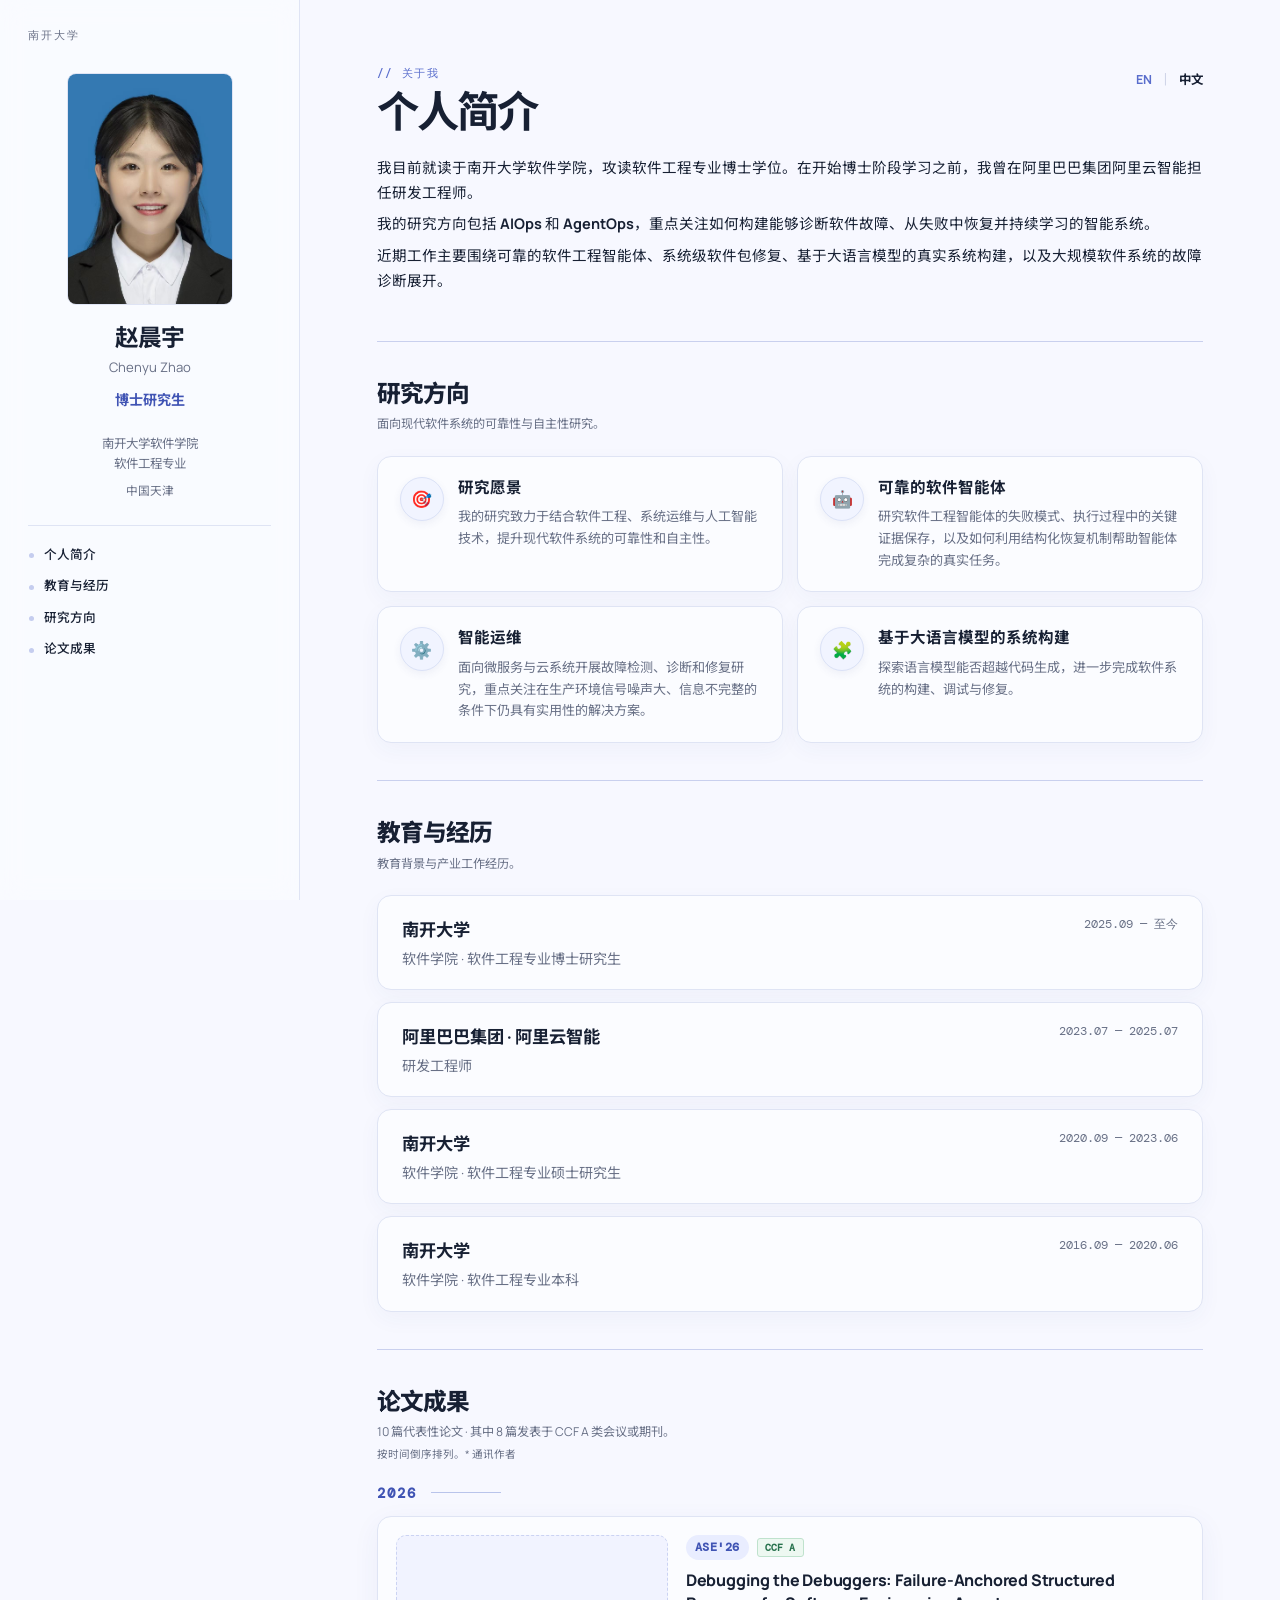
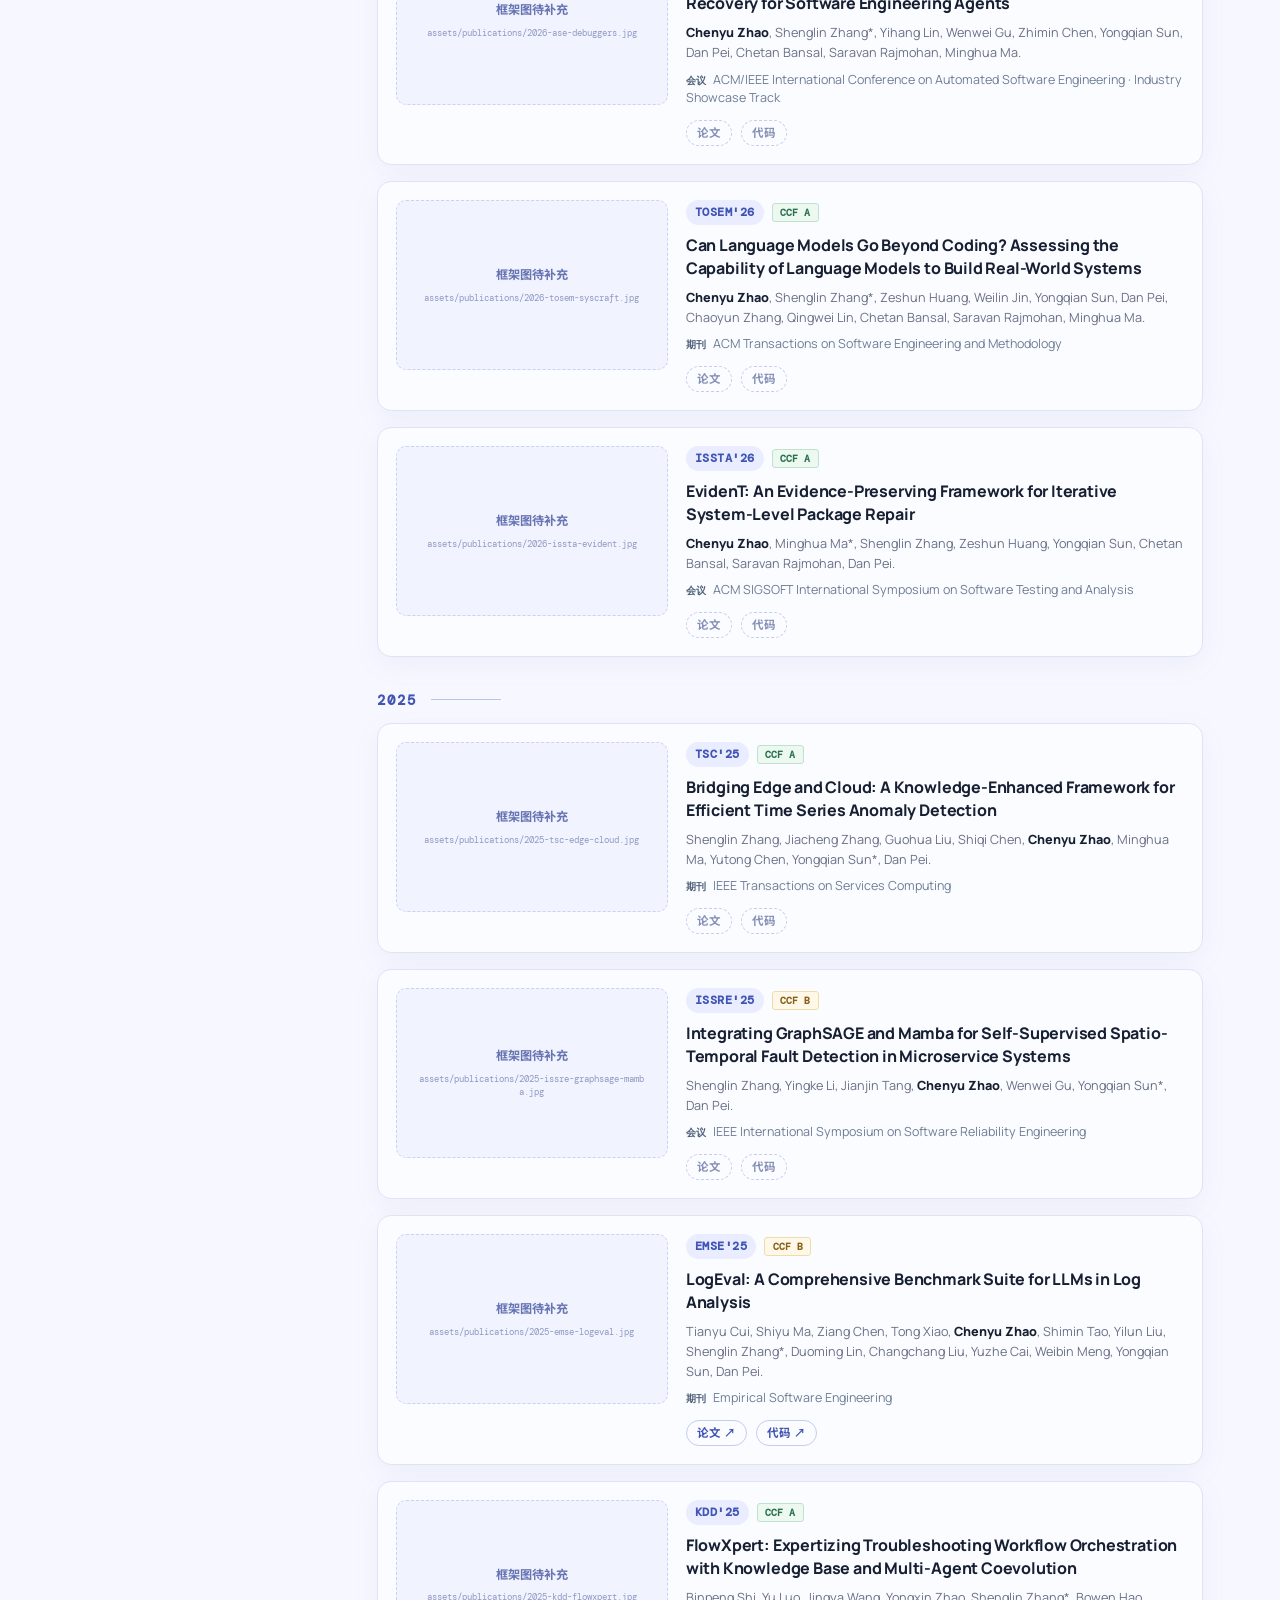
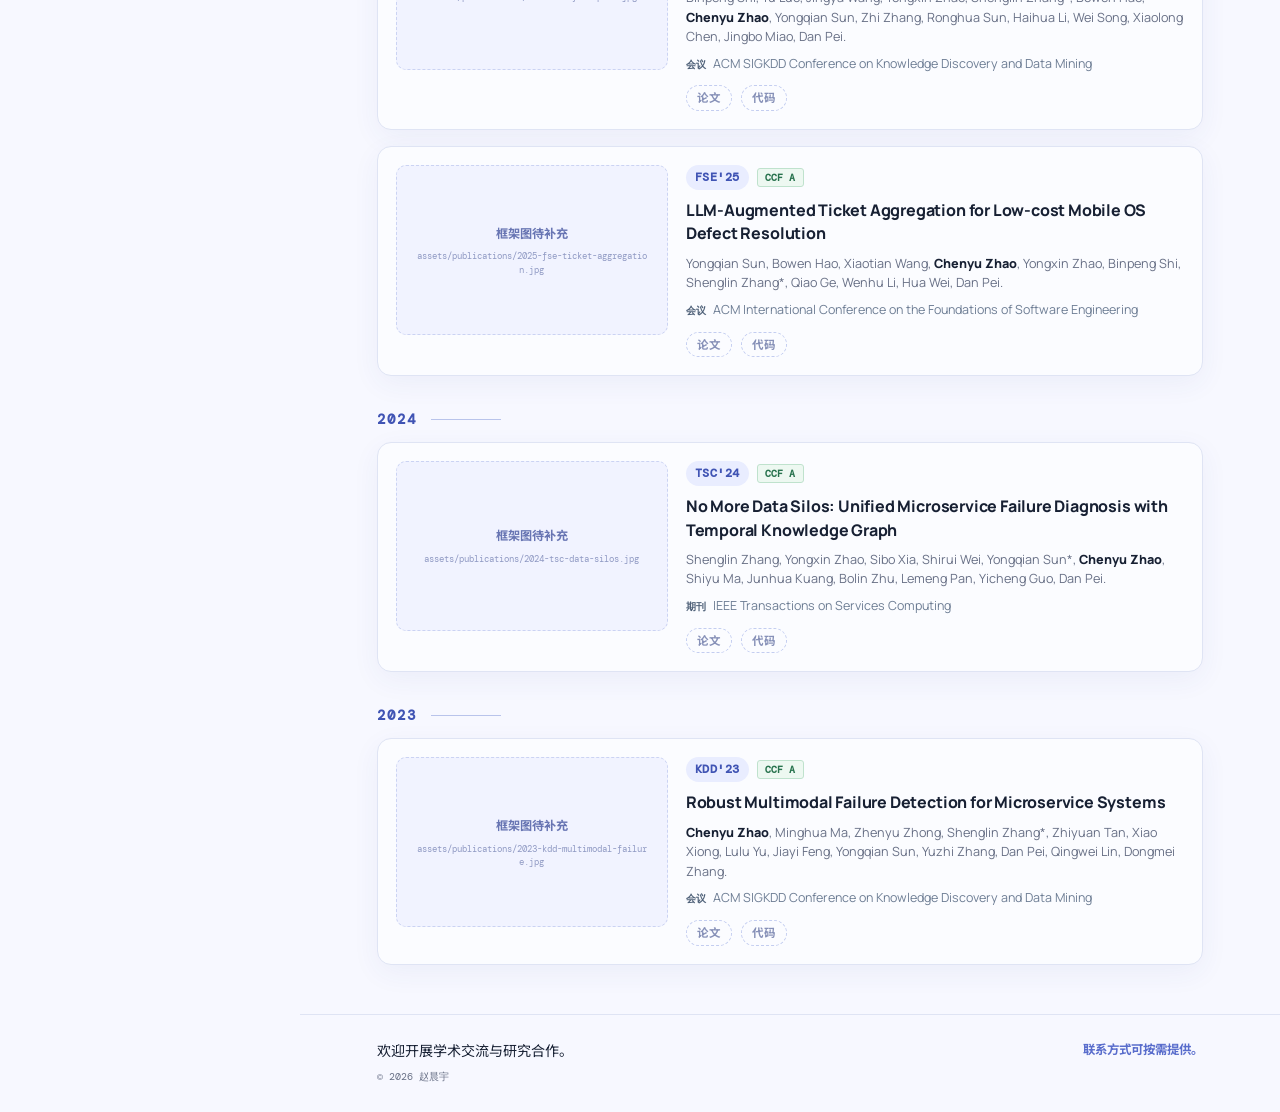
==== zh.html @ 4b9e2898 "Simplify biography and ASE venue label" ====
<!doctype html>
<html lang="zh-CN">
  <head>
    <meta charset="UTF-8" />
    <meta name="viewport" content="width=device-width, initial-scale=1.0" />
    <meta name="description" content="赵晨宇，南开大学软件学院博士研究生，研究方向为 AIOps 与 AgentOps。" />
    <title>赵晨宇｜AIOps 与 AgentOps</title>
    <link rel="alternate" hreflang="en" href="index.html" />
    <link rel="alternate" hreflang="zh-CN" href="zh.html" />
    <link rel="preconnect" href="https://fonts.googleapis.com" />
    <link rel="preconnect" href="https://fonts.gstatic.com" crossorigin />
    <link href="https://fonts.googleapis.com/css2?family=DM+Mono:wght@400;500&amp;family=Manrope:wght@400;500;600;700;800&amp;family=Noto+Sans+SC:wght@400;500;600;700;800&amp;display=swap" rel="stylesheet" />
    <link rel="stylesheet" href="styles.css" />
  </head>
  <body>
    <header class="site-header">
      <div class="header-inner">
        <a class="brand" href="#top">南开大学</a>
        <div class="sidebar-profile">
          <img src="assets/profile.jpg" alt="赵晨宇的个人照片" />
          <h2>赵晨宇</h2>
          <p class="sidebar-native-name">Chenyu Zhao</p>
          <p class="sidebar-role">博士研究生</p>
          <p class="sidebar-affiliation">南开大学软件学院<br />软件工程专业</p>
          <p class="sidebar-location">中国天津</p>
        </div>
        <nav aria-label="主导航">
          <a href="#top">个人简介</a>
          <a href="#experience">教育与经历</a>
          <a href="#highlights">研究方向</a>
          <a href="#publications">论文成果</a>
        </nav>
      </div>
    </header>
    <main id="top">
      <section class="hero" id="about">
        <div class="lang-switch" aria-label="语言切换">
          <a href="index.html" lang="en">EN</a><span class="lang-divider" aria-hidden="true">｜</span><span aria-current="page">中文</span>
        </div>
        <div class="hero-copy">
          <p class="eyebrow">// 关于我</p>
          <h1>个人简介</h1>
          <p class="intro">我目前就读于南开大学软件学院，攻读软件工程专业博士学位。在开始博士阶段学习之前，我曾在阿里巴巴集团阿里云智能担任研发工程师。</p>
          <p class="intro secondary-intro">我的研究方向包括 <strong>AIOps</strong> 和 <strong>AgentOps</strong>，重点关注如何构建能够诊断软件故障、从失败中恢复并持续学习的智能系统。</p>
          <p class="intro secondary-intro">近期工作主要围绕可靠的软件工程智能体、系统级软件包修复、基于大语言模型的真实系统构建，以及大规模软件系统的故障诊断展开。</p>
        </div>
      </section>

      <section class="section highlights" id="highlights">
        <div class="section-heading">
          <div class="section-label">研究方向</div>
          <p class="section-summary">面向现代软件系统的可靠性与自主性研究。</p>
        </div>
        <div class="research-copy">
          <article class="research-card"><span class="research-icon" aria-hidden="true">🎯</span><h3>研究愿景</h3><p>我的研究致力于结合软件工程、系统运维与人工智能技术，提升现代软件系统的可靠性和自主性。</p></article>
          <article class="research-card"><span class="research-icon" aria-hidden="true">🤖</span><h3>可靠的软件智能体</h3><p>研究软件工程智能体的失败模式、执行过程中的关键证据保存，以及如何利用结构化恢复机制帮助智能体完成复杂的真实任务。</p></article>
          <article class="research-card"><span class="research-icon" aria-hidden="true">⚙️</span><h3>智能运维</h3><p>面向微服务与云系统开展故障检测、诊断和修复研究，重点关注在生产环境信号噪声大、信息不完整的条件下仍具有实用性的解决方案。</p></article>
          <article class="research-card"><span class="research-icon" aria-hidden="true">🧩</span><h3>基于大语言模型的系统构建</h3><p>探索语言模型能否超越代码生成，进一步完成软件系统的构建、调试与修复。</p></article>
        </div>
      </section>

      <section class="section timeline-section" id="experience">
        <div class="section-heading">
          <div class="section-label">教育与经历</div>
          <p class="section-summary">教育背景与产业工作经历。</p>
        </div>
        <div class="timeline">
          <article><time>2025.09 — 至今</time><div><h3>南开大学</h3><p>软件学院 · 软件工程专业博士研究生</p></div></article>
          <article><time>2023.07 — 2025.07</time><div><h3>阿里巴巴集团 · 阿里云智能</h3><p>研发工程师</p></div></article>
          <article><time>2020.09 — 2023.06</time><div><h3>南开大学</h3><p>软件学院 · 软件工程专业硕士研究生</p></div></article>
          <article><time>2016.09 — 2020.06</time><div><h3>南开大学</h3><p>软件学院 · 软件工程专业本科</p></div></article>
        </div>
      </section>

      <section class="section publications" id="publications">
        <div class="section-heading">
          <div class="section-label">论文成果</div>
          <p class="section-summary">10 篇代表性论文 · 其中 8 篇发表于 CCF A 类会议或期刊。</p>
          <p class="publication-note">按时间倒序排列。* 通讯作者</p>
        </div>
        <div class="publication-list">
          <article class="publication">
            <div class="publication-title"><span class="venue">ASE'26</span><h3>Debugging the Debuggers: Failure-Anchored Structured Recovery for Software Engineering Agents</h3><span class="grade grade-a">CCF A</span></div>
            <p class="venue-full"><span>会议</span> ACM/IEEE International Conference on Automated Software Engineering · Industry Showcase Track</p>
            <p class="authors"><strong>Chenyu Zhao</strong>, Shenglin Zhang*, Yihang Lin, Wenwei Gu, Zhimin Chen, Yongqian Sun, Dan Pei, Chetan Bansal, Saravan Rajmohan, Minghua Ma.</p>
          </article>
          <article class="publication">
            <div class="publication-title"><span class="venue">TOSEM'26</span><h3>Can Language Models Go Beyond Coding? Assessing the Capability of Language Models to Build Real-World Systems</h3><span class="grade grade-a">CCF A</span></div>
            <p class="venue-full"><span>期刊</span> ACM Transactions on Software Engineering and Methodology</p>
            <p class="authors"><strong>Chenyu Zhao</strong>, Shenglin Zhang*, Zeshun Huang, Weilin Jin, Yongqian Sun, Dan Pei, Chaoyun Zhang, Qingwei Lin, Chetan Bansal, Saravan Rajmohan, Minghua Ma.</p>
          </article>
          <article class="publication">
            <div class="publication-title"><span class="venue">ISSTA'26</span><h3>EvidenT: An Evidence-Preserving Framework for Iterative System-Level Package Repair</h3><span class="grade grade-a">CCF A</span></div>
            <p class="venue-full"><span>会议</span> ACM SIGSOFT International Symposium on Software Testing and Analysis</p>
            <p class="authors"><strong>Chenyu Zhao</strong>, Minghua Ma*, Shenglin Zhang, Zeshun Huang, Yongqian Sun, Chetan Bansal, Saravan Rajmohan, Dan Pei.</p>
          </article>
          <article class="publication">
            <div class="publication-title"><span class="venue">TSC'25</span><h3>Bridging Edge and Cloud: A Knowledge-Enhanced Framework for Efficient Time Series Anomaly Detection</h3><span class="grade grade-a">CCF A</span></div>
            <p class="venue-full"><span>期刊</span> IEEE Transactions on Services Computing</p>
            <p class="authors">Shenglin Zhang, Jiacheng Zhang, Guohua Liu, Shiqi Chen, <strong>Chenyu Zhao</strong>, Minghua Ma, Yutong Chen, Yongqian Sun*, Dan Pei.</p>
          </article>
          <article class="publication">
            <div class="publication-title"><span class="venue">ISSRE'25</span><h3>Integrating GraphSAGE and Mamba for Self-Supervised Spatio-Temporal Fault Detection in Microservice Systems</h3><span class="grade grade-b">CCF B</span></div>
            <p class="venue-full"><span>会议</span> IEEE International Symposium on Software Reliability Engineering</p>
            <p class="authors">Shenglin Zhang, Yingke Li, Jianjin Tang, <strong>Chenyu Zhao</strong>, Wenwei Gu, Yongqian Sun*, Dan Pei.</p>
          </article>
          <article class="publication">
            <div class="publication-title"><span class="venue">EMSE</span><h3>LogEval: A Comprehensive Benchmark Suite for LLMs in Log Analysis</h3><span class="grade grade-b">CCF B</span></div>
            <p class="venue-full"><span>期刊</span> Empirical Software Engineering</p>
            <p class="authors">Tianyu Cui, Shiyu Ma, Ziang Chen, Tong Xiao, <strong>Chenyu Zhao</strong>, Shimin Tao, Yilun Liu, Shenglin Zhang*, Duoming Lin, Changchang Liu, Yuzhe Cai, Weibin Meng, Yongqian Sun, Dan Pei.</p>
          </article>
          <article class="publication">
            <div class="publication-title"><span class="venue">KDD'25</span><h3>FlowXpert: Expertizing Troubleshooting Workflow Orchestration with Knowledge Base and Multi-Agent Coevolution</h3><span class="grade grade-a">CCF A</span></div>
            <p class="venue-full"><span>会议</span> ACM SIGKDD Conference on Knowledge Discovery and Data Mining</p>
            <p class="authors">Binpeng Shi, Yu Luo, Jingya Wang, Yongxin Zhao, Shenglin Zhang*, Bowen Hao, <strong>Chenyu Zhao</strong>, Yongqian Sun, Zhi Zhang, Ronghua Sun, Haihua Li, Wei Song, Xiaolong Chen, Jingbo Miao, Dan Pei.</p>
          </article>
          <article class="publication">
            <div class="publication-title"><span class="venue">FSE'25</span><h3>LLM-Augmented Ticket Aggregation for Low-cost Mobile OS Defect Resolution</h3><span class="grade grade-a">CCF A</span></div>
            <p class="venue-full"><span>会议</span> ACM International Conference on the Foundations of Software Engineering</p>
            <p class="authors">Yongqian Sun, Bowen Hao, Xiaotian Wang, <strong>Chenyu Zhao</strong>, Yongxin Zhao, Binpeng Shi, Shenglin Zhang*, Qiao Ge, Wenhu Li, Hua Wei, Dan Pei.</p>
          </article>
          <article class="publication">
            <div class="publication-title"><span class="venue">TSC'24</span><h3>No More Data Silos: Unified Microservice Failure Diagnosis with Temporal Knowledge Graph</h3><span class="grade grade-a">CCF A</span></div>
            <p class="venue-full"><span>期刊</span> IEEE Transactions on Services Computing</p>
            <p class="authors">Shenglin Zhang, Yongxin Zhao, Sibo Xia, Shirui Wei, Yongqian Sun*, <strong>Chenyu Zhao</strong>, Shiyu Ma, Junhua Kuang, Bolin Zhu, Lemeng Pan, Yicheng Guo, Dan Pei.</p>
          </article>
          <article class="publication">
            <div class="publication-title"><span class="venue">KDD'23</span><h3>Robust Multimodal Failure Detection for Microservice Systems</h3><span class="grade grade-a">CCF A</span></div>
            <p class="venue-full"><span>会议</span> ACM SIGKDD Conference on Knowledge Discovery and Data Mining</p>
            <p class="authors"><strong>Chenyu Zhao</strong>, Minghua Ma, Zhenyu Zhong, Shenglin Zhang*, Zhiyuan Tan, Xiao Xiong, Lulu Yu, Jiayi Feng, Yongqian Sun, Yuzhi Zhang, Dan Pei, Qingwei Lin, Dongmei Zhang.</p>
          </article>
        </div>
      </section>
    </main>

    <footer id="contact">
      <p>欢迎开展学术交流与研究合作。</p>
      <span class="contact-note">联系方式可按需提供。</span>
      <span>© 2026 赵晨宇</span>
    </footer>
    <script src="publications.js"></script>
  </body>
</html>
---- styles.css ----
:root {
  --ink: #172033;
  --muted: #687086;
  --paper: #f7f8ff;
  --panel: rgba(250, 251, 255, .88);
  --surface: #fbfcff;
  --line: #dfe4f4;
  --accent: #596dcc;
  --accent-dark: #4054b4;
  --grade-b: #866118;
}

* { box-sizing: border-box; }
html { scroll-behavior: smooth; }
body {
  margin: 0;
  color: var(--ink);
  background: var(--paper);
  background-image: radial-gradient(#dbe1fa .7px, transparent .7px);
  background-size: 18px 18px;
  font-family: Manrope, "Noto Sans SC", sans-serif;
  font-size: 16px;
  line-height: 1.62;
}
a { color: inherit; text-decoration: none; }

.site-header {
  position: fixed;
  inset: 0 auto 0 0;
  z-index: 20;
  width: 300px;
  height: 100dvh;
  overflow-y: auto;
  background: var(--panel);
  border-right: 1px solid var(--line);
  backdrop-filter: blur(14px);
}
.header-inner {
  width: 100%;
  min-height: 100%;
  padding: 28px 28px 24px;
  display: flex;
  flex-direction: column;
  align-items: stretch;
}
.brand { color: var(--muted); font: 500 .67rem "DM Mono", monospace; letter-spacing: .18em; white-space: nowrap; }
.sidebar-profile { margin-top: 30px; text-align: center; }
.sidebar-profile img { display: block; width: 166px; aspect-ratio: 5 / 7; margin: 0 auto 18px; border: 1px solid var(--line); border-radius: 9px; object-fit: cover; object-position: center; }
.sidebar-profile h2 { margin: 0; font-size: 1.48rem; line-height: 1.2; letter-spacing: -.035em; }
.sidebar-native-name { margin: 5px 0 0; color: var(--muted); font-size: .82rem; }
.sidebar-role { margin: 11px 0 0; color: var(--accent-dark); font-size: .88rem; font-weight: 700; }
.sidebar-affiliation { margin: 22px 0 0; color: var(--muted); font-size: .78rem; line-height: 1.6; }
.sidebar-location { margin: 8px 0 0; color: var(--muted); font-size: .73rem; }
nav { margin-top: 24px; padding-top: 19px; display: flex; flex-direction: column; gap: 11px; border-top: 1px solid var(--line); font-size: .79rem; font-weight: 500; }
nav a { position: relative; padding-left: 16px; }
nav a:before { content: ""; position: absolute; left: 1px; top: .68em; width: 5px; height: 5px; border-radius: 50%; background: #c5cdef; }
nav a:hover { color: var(--accent); }
nav a:hover:before { background: var(--accent); }
.lang-switch {
  position: absolute;
  top: 70px;
  right: 0;
  z-index: 2;
  display: flex;
  align-items: center;
  font-size: .78rem;
  font-weight: 700;
  letter-spacing: .02em;
}
.lang-switch a { color: var(--accent); transition: color .2s ease; }
.lang-switch a:hover { color: var(--accent-dark); }
.lang-switch a:focus-visible { outline: 2px solid var(--accent); outline-offset: 3px; border-radius: 2px; }
.lang-switch [aria-current="page"] { color: var(--ink); }
.lang-divider { margin: 0 7px; color: #a9b2d2; font-weight: 400; }

main { margin-left: 300px; padding: 0 clamp(42px, 6vw, 92px); }
main > section { width: 100%; max-width: 980px; margin-right: auto; margin-left: auto; }
.hero {
  position: relative;
  display: block;
  padding: 66px 0 48px;
}
.eyebrow { margin: 0; color: var(--accent); font: 500 .68rem "DM Mono", monospace; letter-spacing: .13em; text-transform: uppercase; }
.hero h1 { margin: 8px 0 20px; font-size: clamp(2rem, 4vw, 2.65rem); line-height: 1.08; letter-spacing: -.045em; }
.intro { max-width: 900px; margin: 14px 0 0; font-size: .91rem; line-height: 1.7; }
.secondary-intro { margin-top: 7px; }
.section {
  padding: 37px 0;
  border-top: 1px solid rgba(173, 185, 228, .62);
  scroll-margin-top: 20px;
}
.section-label { color: var(--ink); font-size: 1.48rem; line-height: 1.22; font-weight: 800; letter-spacing: -.035em; }
.research-copy { display: grid; grid-template-columns: repeat(2, minmax(0, 1fr)); gap: 14px; }
.research-card {
  display: grid;
  grid-template-columns: 44px minmax(0, 1fr);
  grid-template-rows: auto 1fr;
  column-gap: 14px;
  min-width: 0;
  padding: 20px 22px;
  background: var(--surface);
  border: 1px solid var(--line);
  border-radius: 14px;
  box-shadow: 0 7px 22px rgba(54, 72, 148, .045);
  transition: transform .25s ease, border-color .25s ease, box-shadow .25s ease;
}
.research-icon {
  display: grid;
  place-items: center;
  background: #f1f4ff;
  border: 1px solid #dbe2f7;
  border-radius: 50%;
  box-shadow: 0 3px 9px rgba(54, 72, 148, .07);
}
.research-icon { grid-column: 1; grid-row: 1 / span 2; width: 44px; height: 44px; font-size: 1.05rem; }
.research-card h3 { grid-column: 2; margin: 0 0 8px; color: var(--ink); font-size: .97rem; line-height: 1.4; }
.research-card p { grid-column: 2; margin: 0; color: var(--muted); font-size: .82rem; line-height: 1.65; }

.timeline { display: grid; gap: 12px; }
.timeline article {
  display: grid;
  grid-template-columns: minmax(0, 1fr) max-content;
  gap: 6px 22px;
  padding: 20px 24px;
  background: var(--surface);
  border: 1px solid var(--line);
  border-radius: 14px;
  box-shadow: 0 7px 22px rgba(54, 72, 148, .045);
  transition: transform .25s ease, border-color .25s ease, box-shadow .25s ease;
}
.timeline article > div { grid-column: 1; grid-row: 1; min-width: 0; }
.timeline time { grid-column: 2; grid-row: 1; color: var(--muted); font: .76rem "DM Mono", monospace; white-space: nowrap; }
.timeline h3 { margin: 0 0 4px; font-size: 1.08rem; }
.timeline p { margin: 0; color: var(--muted); font-size: .88rem; line-height: 1.5; }

.section-heading { margin-bottom: 22px; }
.section-summary { margin: 8px 0 0; color: var(--muted); font-size: .76rem; line-height: 1.5; }
.publication-note { margin: 5px 0 0; color: var(--muted); font-size: .66rem; line-height: 1.45; }
.publication-list { min-width: 0; }
.pub-year-group + .pub-year-group { margin-top: 34px; }
.pub-year-heading {
  display: flex;
  align-items: center;
  gap: 14px;
  margin: 0 0 14px;
  color: var(--accent-dark);
  font: 700 .9rem "DM Mono", monospace;
  letter-spacing: .14em;
}
.pub-year-heading:after { content: ""; width: 70px; height: 1px; background: #b9c4eb; }
.pub-card-list { display: grid; gap: 16px; }
.publication {
  display: grid;
  grid-template-columns: minmax(220px, 34%) minmax(0, 1fr);
  gap: 22px;
  padding: 18px;
  background: var(--surface);
  border: 1px solid var(--line);
  border-radius: 14px;
  box-shadow: 0 8px 28px rgba(54, 72, 148, .06);
  transition: transform .28s cubic-bezier(.2, .7, .2, 1), border-color .28s ease, box-shadow .28s ease, background-color .28s ease;
}
.publication-figure {
  position: relative;
  min-height: 170px;
  overflow: hidden;
  aspect-ratio: 16 / 10;
  background: #f1f3ff;
  border: 1px dashed #cbd3f3;
  border-radius: 10px;
}
.publication-figure img { position: absolute; inset: 0; z-index: 2; width: 100%; height: 100%; object-fit: cover; transition: transform .38s cubic-bezier(.2, .7, .2, 1); }
.publication-figure.has-image { border-style: solid; }
.publication-figure.has-image .figure-placeholder { display: none; }
.figure-placeholder {
  position: absolute;
  inset: 0;
  display: grid;
  place-content: center;
  gap: 7px;
  padding: 18px;
  color: #6875b3;
  text-align: center;
  transition: transform .28s cubic-bezier(.2, .7, .2, 1), color .28s ease;
}
.figure-placeholder span { font-size: .76rem; font-weight: 700; }
.figure-placeholder code { color: #8f99c3; font: .57rem/1.45 "DM Mono", monospace; word-break: break-all; }
.publication-content { min-width: 0; align-self: center; }
.publication-meta { display: flex; flex-wrap: wrap; align-items: center; gap: 8px; margin-bottom: 9px; }
.publication-venue {
  padding: 5px 9px;
  color: var(--accent-dark);
  background: #e9edff;
  border-radius: 999px;
  font: 700 .72rem "DM Mono", monospace;
  letter-spacing: .04em;
  text-transform: uppercase;
  transition: transform .28s cubic-bezier(.2, .7, .2, 1), background-color .28s ease;
}
.publication h3 { margin: 0; font-size: 1rem; line-height: 1.45; letter-spacing: -.012em; font-weight: 750; }
.grade { display: inline-flex; min-width: 47px; padding: 2px 7px; justify-content: center; border-radius: 3px; font: 700 .6rem "DM Mono", monospace; white-space: nowrap; }
.grade-a { color: #28734e; background: #edf8f1; border: 1px solid #bfe2cd; }
.grade-b { color: var(--grade-b); background: #fff8e8; border: 1px solid #efdda9; }
.venue-full { margin: 8px 0 0; color: #6d7d94; font-size: .78rem; line-height: 1.5; }
.venue-full span { margin-right: 7px; color: #4e6078; font: 700 .64rem "DM Mono", monospace; text-transform: uppercase; }
.publication .authors { margin: 8px 0 0; color: var(--muted); font-size: .79rem; line-height: 1.55; }
.publication .authors strong { color: var(--ink); font-weight: 800; }
.pub-actions { display: flex; flex-wrap: wrap; gap: 9px; margin-top: 12px; }
.pub-link {
  display: inline-flex;
  align-items: center;
  gap: 3px;
  padding: 5px 10px;
  color: var(--accent-dark);
  border: 1px solid #c3cdf0;
  border-radius: 999px;
  font-size: .72rem;
  line-height: 1.2;
  font-weight: 700;
}
a.pub-link:hover { color: #fff; background: var(--accent); border-color: var(--accent); }
.pub-link.is-placeholder { color: #8791b8; border-style: dashed; cursor: default; }

@media (hover: hover) and (pointer: fine) {
  .research-card:hover,
  .timeline article:hover {
    transform: translateY(-3px);
    border-color: #c1cbef;
    box-shadow: 0 13px 30px rgba(54, 72, 148, .09);
  }
  .publication:hover,
  .publication:focus-within {
    transform: translateY(-6px) scale(1.006);
    background: #fdfdff;
    border-color: #b8c4ef;
    box-shadow: 0 18px 42px rgba(54, 72, 148, .14);
  }
  .publication:hover .publication-figure img,
  .publication:focus-within .publication-figure img { transform: scale(1.035); }
  .publication:hover .figure-placeholder,
  .publication:focus-within .figure-placeholder { color: var(--accent-dark); transform: scale(1.025); }
  .publication:hover .publication-venue,
  .publication:focus-within .publication-venue { background: #dfe5ff; transform: translateY(-1px); }
  .publication:active { transform: translateY(-2px) scale(.998); transition-duration: .1s; }
}

@media (prefers-reduced-motion: reduce) {
  .research-card,
  .timeline article,
  .publication,
  .publication-figure img,
  .figure-placeholder,
  .publication-venue { transition: none; }
  .research-card:hover,
  .timeline article:hover,
  .publication:hover,
  .publication:focus-within,
  .publication:active,
  .publication:hover .publication-figure img,
  .publication:focus-within .publication-figure img,
  .publication:hover .figure-placeholder,
  .publication:focus-within .figure-placeholder,
  .publication:hover .publication-venue,
  .publication:focus-within .publication-venue { transform: none; }
}

footer {
  margin: 12px 0 0 300px;
  padding: 25px clamp(42px, 6vw, 92px) 28px;
  display: grid;
  grid-template-columns: 1fr auto;
  gap: 7px 18px;
  color: var(--muted);
  border-top: 1px solid var(--line);
}
footer p { margin: 0; color: var(--ink); font-size: .88rem; }
.contact-note { color: var(--accent); font-size: .78rem; font-weight: 700; }
footer > span:last-child { grid-column: 1 / -1; font: .65rem "DM Mono", monospace; }

@media (max-width: 900px) {
  .site-header { position: static; width: 100%; height: auto; overflow: visible; border-right: 0; border-bottom: 1px solid var(--line); }
  .header-inner { min-height: auto; padding: 18px 24px 15px; display: grid; grid-template-columns: 92px 1fr max-content; gap: 12px 18px; }
  .brand { grid-column: 1 / -1; font-size: .62rem; }
  .sidebar-profile { grid-column: 1 / 3; display: grid; grid-template-columns: 92px 1fr; grid-template-rows: repeat(5, auto); column-gap: 18px; margin-top: 3px; text-align: left; align-items: start; }
  .sidebar-profile img { grid-column: 1; grid-row: 1 / 6; width: 92px; margin: 0; border-radius: 6px; }
  .sidebar-profile h2 { grid-column: 2; margin-top: 1px; font-size: 1.18rem; }
  .sidebar-native-name, .sidebar-role, .sidebar-affiliation, .sidebar-location { grid-column: 2; }
  .sidebar-native-name { margin-top: 2px; font-size: .72rem; }
  .sidebar-role { margin-top: 5px; font-size: .78rem; }
  .sidebar-affiliation { margin-top: 7px; font-size: .7rem; line-height: 1.45; }
  .sidebar-location { margin-top: 3px; font-size: .67rem; }
  .lang-switch { top: 42px; right: 0; font-size: .72rem; }
  nav { grid-column: 1 / -1; margin-top: 2px; padding-top: 12px; flex-direction: row; justify-content: flex-start; gap: 20px; overflow-x: auto; border-top: 1px solid var(--line); font-size: .73rem; scrollbar-width: none; }
  nav::-webkit-scrollbar { display: none; }
  nav a { padding-left: 0; white-space: nowrap; }
  nav a:before { display: none; }
  main { margin-left: 0; padding: 0 28px; }
  .hero { padding: 40px 0 30px; }
  footer { margin-left: 0; padding-right: 28px; padding-left: 28px; }
}

@media (max-width: 720px) {
  .hero h1 { font-size: 2rem; }
  .intro { font-size: .84rem; }
  .section { padding: 30px 0; }
  .section-heading { margin-bottom: 16px; }
  .section-label { font-size: 1.3rem; }
  .research-copy { grid-template-columns: 1fr; }
  .publication { grid-template-columns: 1fr; gap: 14px; padding: 14px; }
  .publication-figure { min-height: 0; }
  .publication h3 { font-size: .94rem; }
}

@media (max-width: 520px) {
  .header-inner { grid-template-columns: 76px 1fr max-content; padding-right: 18px; padding-left: 18px; }
  .sidebar-profile { grid-template-columns: 76px 1fr; column-gap: 14px; }
  .sidebar-profile img { width: 76px; }
  .lang-switch { top: 18px; }
  nav { gap: 14px; }
  .timeline article { grid-template-columns: 1fr; gap: 7px; padding: 16px 17px; }
  .timeline time { grid-column: 1; grid-row: 1; }
  .timeline article > div { grid-column: 1; grid-row: 2; }
  footer { grid-template-columns: 1fr; }
  footer > span:last-child { grid-column: 1; }
}
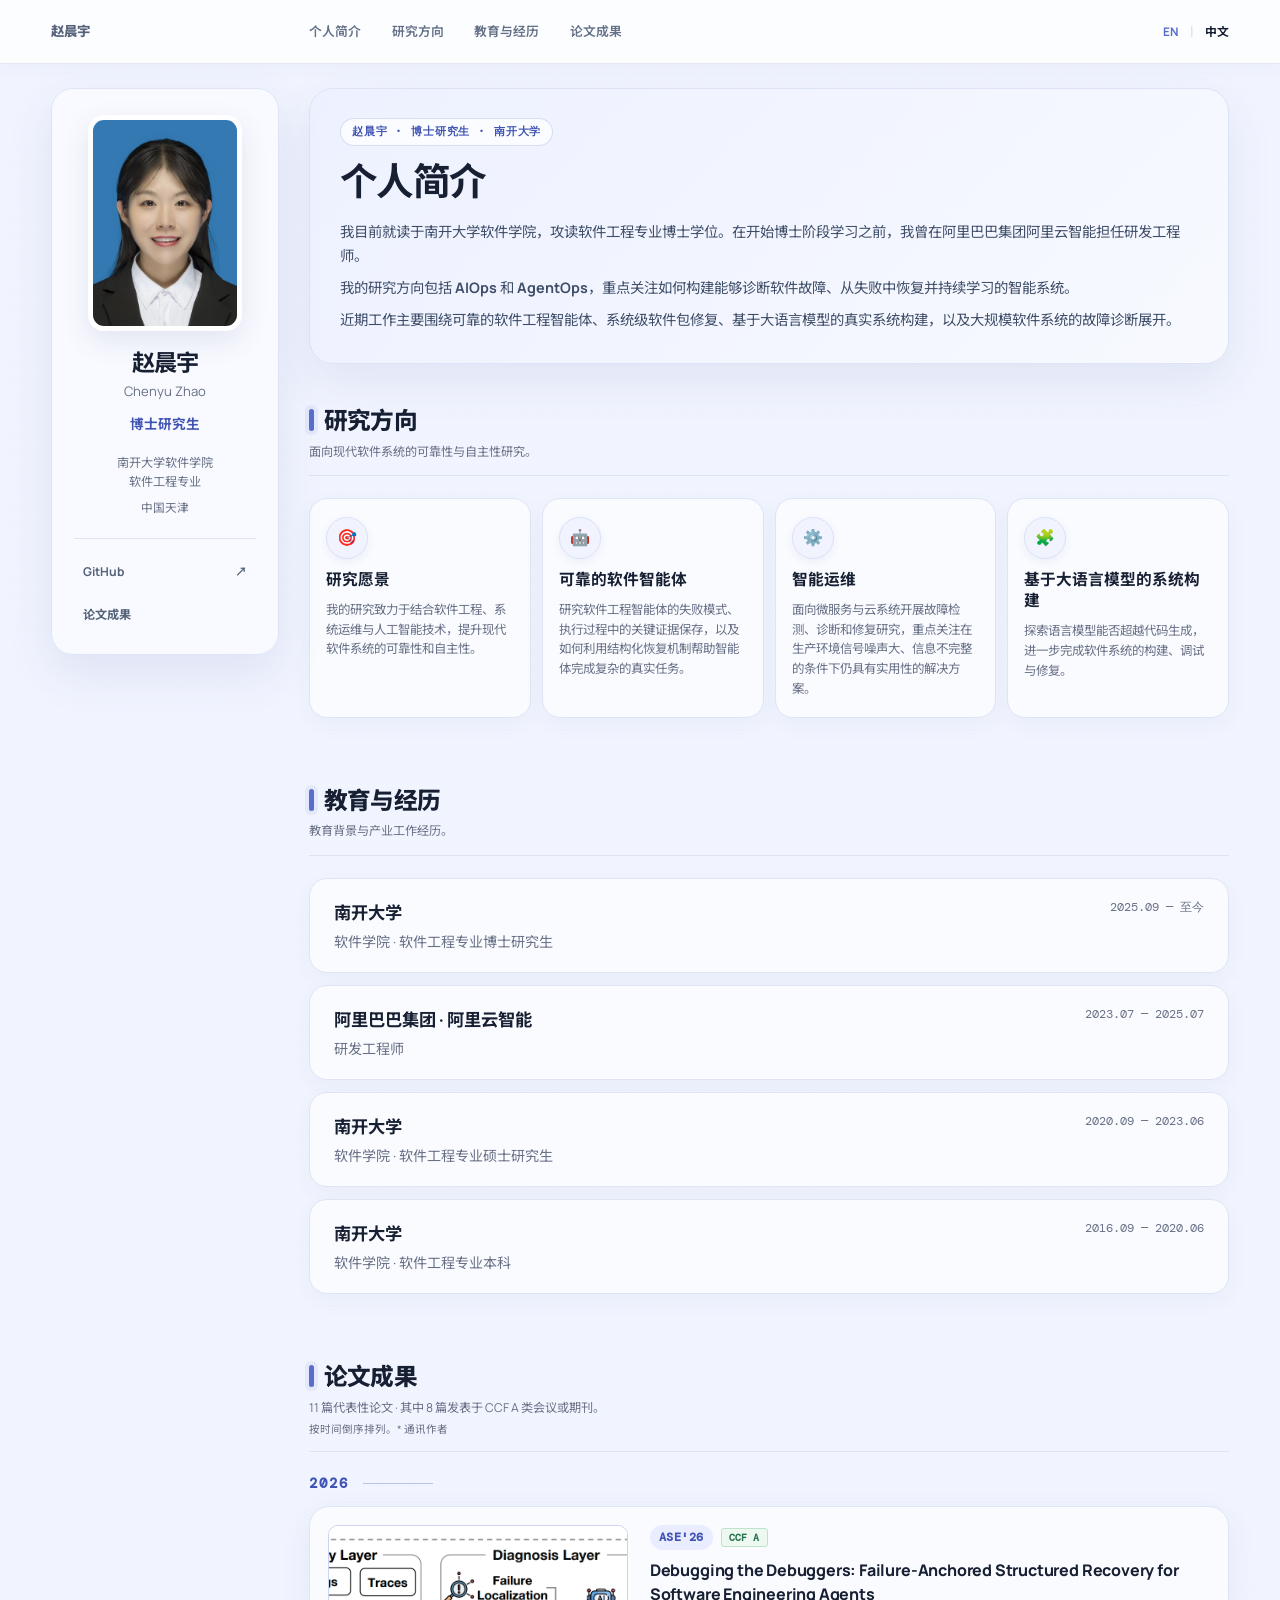
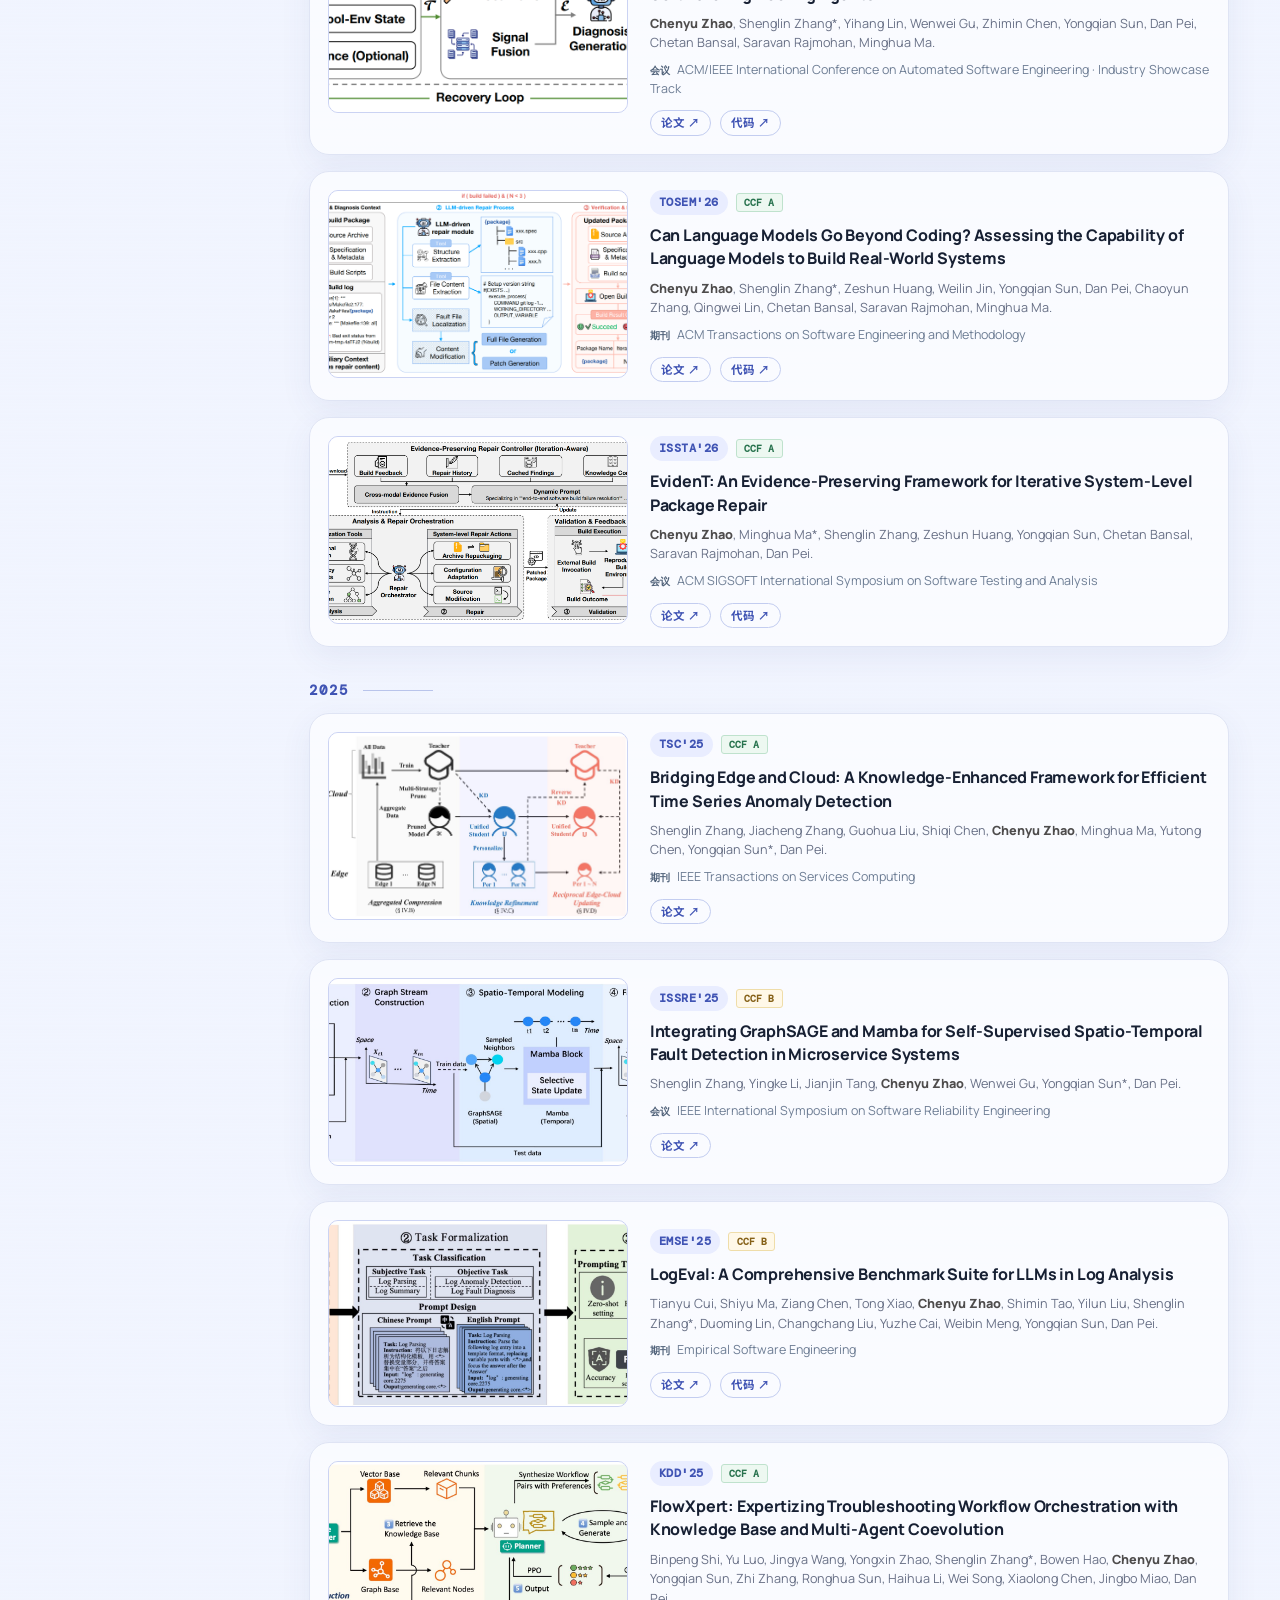
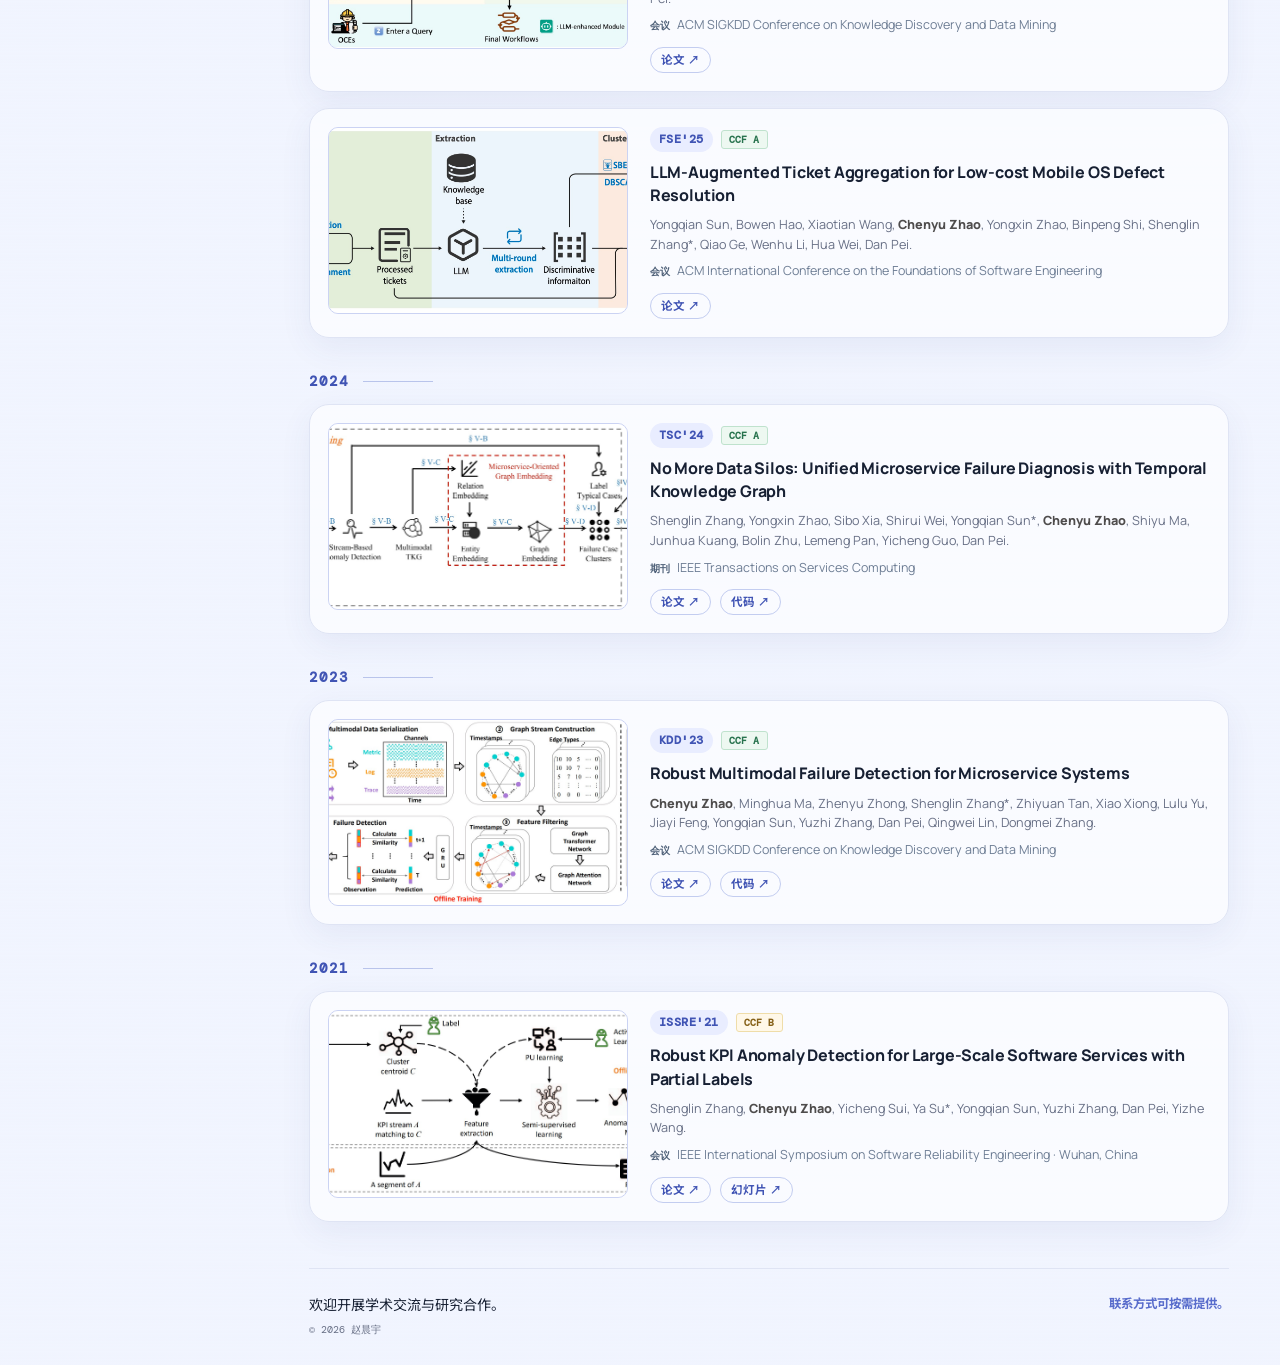
==== commit fa98cb72: "Redesign academic homepage and update publications" ====
--- a/zh.html
+++ b/zh.html
@@ -13,9 +13,22 @@
     <link rel="stylesheet" href="styles.css" />
   </head>
   <body>
+    <div class="topbar">
+      <div class="topbar-inner">
+        <a class="topbar-home" href="#top">赵晨宇</a>
+        <nav class="topbar-nav" aria-label="主导航">
+          <a href="#top">个人简介</a>
+          <a href="#highlights">研究方向</a>
+          <a href="#experience">教育与经历</a>
+          <a href="#publications">论文成果</a>
+        </nav>
+        <div class="topbar-lang" aria-label="语言切换">
+          <a href="index.html" lang="en">EN</a><span class="lang-divider" aria-hidden="true">｜</span><span aria-current="page">中文</span>
+        </div>
+      </div>
+    </div>
     <header class="site-header">
       <div class="header-inner">
-        <a class="brand" href="#top">南开大学</a>
         <div class="sidebar-profile">
           <img src="assets/profile.jpg" alt="赵晨宇的个人照片" />
           <h2>赵晨宇</h2>
@@ -24,21 +37,16 @@
           <p class="sidebar-affiliation">南开大学软件学院<br />软件工程专业</p>
           <p class="sidebar-location">中国天津</p>
         </div>
-        <nav aria-label="主导航">
-          <a href="#top">个人简介</a>
-          <a href="#experience">教育与经历</a>
-          <a href="#highlights">研究方向</a>
+        <div class="sidebar-links">
+          <a href="https://github.com/zcyyc" target="_blank" rel="noopener noreferrer">GitHub <span aria-hidden="true">↗</span></a>
           <a href="#publications">论文成果</a>
-        </nav>
+        </div>
       </div>
     </header>
     <main id="top">
       <section class="hero" id="about">
-        <div class="lang-switch" aria-label="语言切换">
-          <a href="index.html" lang="en">EN</a><span class="lang-divider" aria-hidden="true">｜</span><span aria-current="page">中文</span>
-        </div>
         <div class="hero-copy">
-          <p class="eyebrow">// 关于我</p>
+          <p class="eyebrow">赵晨宇 · 博士研究生 · 南开大学</p>
           <h1>个人简介</h1>
           <p class="intro">我目前就读于南开大学软件学院，攻读软件工程专业博士学位。在开始博士阶段学习之前，我曾在阿里巴巴集团阿里云智能担任研发工程师。</p>
           <p class="intro secondary-intro">我的研究方向包括 <strong>AIOps</strong> 和 <strong>AgentOps</strong>，重点关注如何构建能够诊断软件故障、从失败中恢复并持续学习的智能系统。</p>
@@ -75,7 +83,7 @@
       <section class="section publications" id="publications">
         <div class="section-heading">
           <div class="section-label">论文成果</div>
-          <p class="section-summary">10 篇代表性论文 · 其中 8 篇发表于 CCF A 类会议或期刊。</p>
+          <p class="section-summary">11 篇代表性论文 · 其中 8 篇发表于 CCF A 类会议或期刊。</p>
           <p class="publication-note">按时间倒序排列。* 通讯作者</p>
         </div>
         <div class="publication-list">
--- a/styles.css
+++ b/styles.css
@@ -2,21 +2,31 @@
   --ink: #172033;
   --muted: #687086;
   --paper: #f7f8ff;
-  --panel: rgba(250, 251, 255, .88);
-  --surface: #fbfcff;
+  --panel: rgba(250, 251, 255, .9);
+  --surface: rgba(251, 252, 255, .9);
   --line: #dfe4f4;
   --accent: #596dcc;
   --accent-dark: #4054b4;
   --grade-b: #866118;
+  --sidebar-width: 228px;
+  --content-width: 920px;
+  --shell-gap: 30px;
 }
 
 * { box-sizing: border-box; }
 html { scroll-behavior: smooth; }
 body {
+  display: grid;
+  grid-template-columns: var(--sidebar-width) minmax(0, var(--content-width));
+  column-gap: var(--shell-gap);
+  align-items: start;
+  justify-content: center;
+  min-height: 100vh;
   margin: 0;
+  padding: 88px clamp(20px, 3vw, 44px) 0;
   color: var(--ink);
   background: var(--paper);
-  background-image: radial-gradient(#dbe1fa .7px, transparent .7px);
+  background-image: linear-gradient(180deg, rgba(235, 240, 254, .52) 0, rgba(247, 248, 255, 0) 430px), radial-gradient(#dbe1fa .7px, transparent .7px);
   background-size: 18px 18px;
   font-family: Manrope, "Noto Sans SC", sans-serif;
   font-size: 16px;
@@ -24,83 +34,134 @@
 }
 a { color: inherit; text-decoration: none; }
 
+.topbar {
+  position: fixed;
+  inset: 0 0 auto;
+  z-index: 40;
+  height: 64px;
+  background: rgba(252, 253, 255, .94);
+  border-bottom: 1px solid #e4e8f3;
+  box-shadow: 0 4px 18px rgba(54, 72, 148, .04);
+  backdrop-filter: blur(16px);
+}
+.topbar-inner {
+  width: calc(100% - 40px);
+  max-width: calc(var(--sidebar-width) + var(--shell-gap) + var(--content-width));
+  height: 100%;
+  margin: 0 auto;
+  display: grid;
+  grid-template-columns: var(--sidebar-width) minmax(0, var(--content-width));
+  column-gap: var(--shell-gap);
+  align-items: center;
+}
+.topbar-home { color: #56627a; font-size: .84rem; font-weight: 800; letter-spacing: -.01em; }
+.topbar-nav {
+  grid-column: 2;
+  grid-row: 1;
+  display: flex;
+  align-items: center;
+  gap: clamp(20px, 2.4vw, 34px);
+  min-width: 0;
+  padding-right: 105px;
+  color: #647087;
+  font-size: .8rem;
+  font-weight: 600;
+}
+.topbar-nav a { white-space: nowrap; transition: color .2s ease; }
+.topbar-nav a:hover { color: var(--accent-dark); }
+.topbar-lang {
+  grid-column: 2;
+  grid-row: 1;
+  justify-self: end;
+  display: flex;
+  align-items: center;
+  font-size: .74rem;
+  font-weight: 700;
+}
+.topbar-lang a { color: var(--accent); }
+.topbar-lang [aria-current="page"] { color: var(--ink); }
+
 .site-header {
-  position: fixed;
-  inset: 0 auto 0 0;
+  position: sticky;
+  grid-column: 1;
+  grid-row: 1 / span 2;
+  top: 88px;
   z-index: 20;
-  width: 300px;
-  height: 100dvh;
+  width: 100%;
+  height: auto;
+  max-height: calc(100dvh - 112px);
   overflow-y: auto;
   background: var(--panel);
-  border-right: 1px solid var(--line);
+  border: 1px solid var(--line);
+  border-radius: 22px;
+  box-shadow: 0 18px 48px rgba(54, 72, 148, .1);
   backdrop-filter: blur(14px);
 }
 .header-inner {
   width: 100%;
   min-height: 100%;
-  padding: 28px 28px 24px;
+  padding: 26px 22px 22px;
   display: flex;
   flex-direction: column;
   align-items: stretch;
 }
-.brand { color: var(--muted); font: 500 .67rem "DM Mono", monospace; letter-spacing: .18em; white-space: nowrap; }
-.sidebar-profile { margin-top: 30px; text-align: center; }
-.sidebar-profile img { display: block; width: 166px; aspect-ratio: 5 / 7; margin: 0 auto 18px; border: 1px solid var(--line); border-radius: 9px; object-fit: cover; object-position: center; }
-.sidebar-profile h2 { margin: 0; font-size: 1.48rem; line-height: 1.2; letter-spacing: -.035em; }
+.sidebar-profile { margin-top: 0; text-align: center; }
+.sidebar-profile img { display: block; width: 154px; aspect-ratio: 5 / 7; margin: 0 auto 18px; border: 5px solid rgba(255, 255, 255, .74); border-radius: 16px; object-fit: cover; object-position: center; box-shadow: 0 10px 28px rgba(54, 72, 148, .12); }
+.sidebar-profile h2 { margin: 0; font-size: 1.45rem; line-height: 1.2; letter-spacing: -.035em; }
 .sidebar-native-name { margin: 5px 0 0; color: var(--muted); font-size: .82rem; }
-.sidebar-role { margin: 11px 0 0; color: var(--accent-dark); font-size: .88rem; font-weight: 700; }
-.sidebar-affiliation { margin: 22px 0 0; color: var(--muted); font-size: .78rem; line-height: 1.6; }
+.sidebar-role { margin: 10px 0 0; color: var(--accent-dark); font-size: .85rem; font-weight: 700; }
+.sidebar-affiliation { margin: 19px 0 0; color: var(--muted); font-size: .76rem; line-height: 1.55; }
 .sidebar-location { margin: 8px 0 0; color: var(--muted); font-size: .73rem; }
-nav { margin-top: 24px; padding-top: 19px; display: flex; flex-direction: column; gap: 11px; border-top: 1px solid var(--line); font-size: .79rem; font-weight: 500; }
-nav a { position: relative; padding-left: 16px; }
-nav a:before { content: ""; position: absolute; left: 1px; top: .68em; width: 5px; height: 5px; border-radius: 50%; background: #c5cdef; }
-nav a:hover { color: var(--accent); }
-nav a:hover:before { background: var(--accent); }
-.lang-switch {
-  position: absolute;
-  top: 70px;
-  right: 0;
-  z-index: 2;
+.sidebar-links {
+  margin-top: 20px;
+  padding-top: 16px;
   display: flex;
-  align-items: center;
-  font-size: .78rem;
+  flex-direction: column;
+  gap: 9px;
+  border-top: 1px solid var(--line);
+  color: #54627a;
+  font-size: .76rem;
   font-weight: 700;
-  letter-spacing: .02em;
-}
-.lang-switch a { color: var(--accent); transition: color .2s ease; }
-.lang-switch a:hover { color: var(--accent-dark); }
-.lang-switch a:focus-visible { outline: 2px solid var(--accent); outline-offset: 3px; border-radius: 2px; }
-.lang-switch [aria-current="page"] { color: var(--ink); }
+}
+.sidebar-links a { display: flex; justify-content: space-between; align-items: center; padding: 7px 9px; border-radius: 8px; transition: color .2s ease, background-color .2s ease; }
+.sidebar-links a:hover { color: var(--accent-dark); background: #eef2ff; }
 .lang-divider { margin: 0 7px; color: #a9b2d2; font-weight: 400; }
 
-main { margin-left: 300px; padding: 0 clamp(42px, 6vw, 92px); }
-main > section { width: 100%; max-width: 980px; margin-right: auto; margin-left: auto; }
+main { grid-column: 2; grid-row: 1; min-width: 0; margin-left: 0; padding: 0; }
+main > section { width: 100%; max-width: none; margin-right: auto; margin-left: auto; }
 .hero {
   position: relative;
   display: block;
-  padding: 66px 0 48px;
-}
-.eyebrow { margin: 0; color: var(--accent); font: 500 .68rem "DM Mono", monospace; letter-spacing: .13em; text-transform: uppercase; }
-.hero h1 { margin: 8px 0 20px; font-size: clamp(2rem, 4vw, 2.65rem); line-height: 1.08; letter-spacing: -.045em; }
-.intro { max-width: 900px; margin: 14px 0 0; font-size: .91rem; line-height: 1.7; }
+  margin-bottom: 8px;
+  padding: 28px 30px 30px;
+  background: linear-gradient(135deg, rgba(237, 241, 255, .94), rgba(248, 250, 255, .9));
+  border: 1px solid #dce3f4;
+  border-radius: 24px;
+  box-shadow: 0 18px 48px rgba(54, 72, 148, .09);
+}
+.eyebrow { display: inline-flex; margin: 0; padding: 6px 11px; color: var(--accent-dark); background: rgba(255, 255, 255, .72); border: 1px solid rgba(210, 219, 242, .9); border-radius: 999px; font: 600 .66rem "DM Mono", monospace; letter-spacing: .08em; text-transform: uppercase; }
+.hero h1 { margin: 15px 0 18px; font-size: clamp(1.9rem, 3.2vw, 2.35rem); line-height: 1.08; letter-spacing: -.045em; }
+.intro { max-width: 860px; margin: 12px 0 0; color: #3f4e68; font-size: .9rem; line-height: 1.72; }
 .secondary-intro { margin-top: 7px; }
 .section {
-  padding: 37px 0;
-  border-top: 1px solid rgba(173, 185, 228, .62);
-  scroll-margin-top: 20px;
-}
-.section-label { color: var(--ink); font-size: 1.48rem; line-height: 1.22; font-weight: 800; letter-spacing: -.035em; }
-.research-copy { display: grid; grid-template-columns: repeat(2, minmax(0, 1fr)); gap: 14px; }
+  padding: 34px 0;
+  border-top: 0;
+  scroll-margin-top: 80px;
+}
+.section-label { display: flex; align-items: center; gap: 10px; color: var(--ink); font-size: 1.48rem; line-height: 1.22; font-weight: 800; letter-spacing: -.035em; }
+.section-label:before { content: ""; width: 5px; height: 22px; border-radius: 999px; background: var(--accent); box-shadow: 0 0 0 4px rgba(89, 109, 204, .09); }
+.research-copy { display: grid; grid-template-columns: repeat(4, minmax(0, 1fr)); gap: 11px; }
 .research-card {
   display: grid;
-  grid-template-columns: 44px minmax(0, 1fr);
-  grid-template-rows: auto 1fr;
-  column-gap: 14px;
+  grid-template-columns: minmax(0, 1fr);
+  grid-template-rows: auto auto 1fr;
+  align-content: start;
+  row-gap: 10px;
   min-width: 0;
-  padding: 20px 22px;
+  padding: 18px 16px;
   background: var(--surface);
   border: 1px solid var(--line);
-  border-radius: 14px;
+  border-radius: 18px;
   box-shadow: 0 7px 22px rgba(54, 72, 148, .045);
   transition: transform .25s ease, border-color .25s ease, box-shadow .25s ease;
 }
@@ -112,9 +173,9 @@
   border-radius: 50%;
   box-shadow: 0 3px 9px rgba(54, 72, 148, .07);
 }
-.research-icon { grid-column: 1; grid-row: 1 / span 2; width: 44px; height: 44px; font-size: 1.05rem; }
-.research-card h3 { grid-column: 2; margin: 0 0 8px; color: var(--ink); font-size: .97rem; line-height: 1.4; }
-.research-card p { grid-column: 2; margin: 0; color: var(--muted); font-size: .82rem; line-height: 1.65; }
+.research-icon { grid-column: 1; grid-row: 1; width: 42px; height: 42px; font-size: 1rem; }
+.research-card h3 { grid-column: 1; grid-row: 2; margin: 0; color: var(--ink); font-size: .98rem; line-height: 1.35; }
+.research-card p { grid-column: 1; grid-row: 3; margin: 0; color: var(--muted); font-size: .78rem; line-height: 1.58; }
 
 .timeline { display: grid; gap: 12px; }
 .timeline article {
@@ -124,7 +185,7 @@
   padding: 20px 24px;
   background: var(--surface);
   border: 1px solid var(--line);
-  border-radius: 14px;
+  border-radius: 18px;
   box-shadow: 0 7px 22px rgba(54, 72, 148, .045);
   transition: transform .25s ease, border-color .25s ease, box-shadow .25s ease;
 }
@@ -133,7 +194,7 @@
 .timeline h3 { margin: 0 0 4px; font-size: 1.08rem; }
 .timeline p { margin: 0; color: var(--muted); font-size: .88rem; line-height: 1.5; }
 
-.section-heading { margin-bottom: 22px; }
+.section-heading { margin-bottom: 22px; padding-bottom: 14px; border-bottom: 1px solid #dde3f1; }
 .section-summary { margin: 8px 0 0; color: var(--muted); font-size: .76rem; line-height: 1.5; }
 .publication-note { margin: 5px 0 0; color: var(--muted); font-size: .66rem; line-height: 1.45; }
 .publication-list { min-width: 0; }
@@ -156,8 +217,8 @@
   padding: 18px;
   background: var(--surface);
   border: 1px solid var(--line);
-  border-radius: 14px;
-  box-shadow: 0 8px 28px rgba(54, 72, 148, .06);
+  border-radius: 20px;
+  box-shadow: 0 10px 32px rgba(54, 72, 148, .07);
   transition: transform .28s cubic-bezier(.2, .7, .2, 1), border-color .28s ease, box-shadow .28s ease, background-color .28s ease;
 }
 .publication-figure {
@@ -204,7 +265,7 @@
 .venue-full { margin: 8px 0 0; color: #6d7d94; font-size: .78rem; line-height: 1.5; }
 .venue-full span { margin-right: 7px; color: #4e6078; font: 700 .64rem "DM Mono", monospace; text-transform: uppercase; }
 .publication .authors { margin: 8px 0 0; color: var(--muted); font-size: .79rem; line-height: 1.55; }
-.publication .authors strong { color: var(--ink); font-weight: 800; }
+.publication .authors strong { color: #4e4c4c; font-weight: 800; }
 .pub-actions { display: flex; flex-wrap: wrap; gap: 9px; margin-top: 12px; }
 .pub-link {
   display: inline-flex;
@@ -219,7 +280,6 @@
   font-weight: 700;
 }
 a.pub-link:hover { color: #fff; background: var(--accent); border-color: var(--accent); }
-.pub-link.is-placeholder { color: #8791b8; border-style: dashed; cursor: default; }
 
 @media (hover: hover) and (pointer: fine) {
   .research-card:hover,
@@ -265,8 +325,10 @@
 }
 
 footer {
-  margin: 12px 0 0 300px;
-  padding: 25px clamp(42px, 6vw, 92px) 28px;
+  grid-column: 2;
+  grid-row: 2;
+  margin: 12px 0 0;
+  padding: 25px 0 28px;
   display: grid;
   grid-template-columns: 1fr auto;
   gap: 7px 18px;
@@ -277,10 +339,20 @@
 .contact-note { color: var(--accent); font-size: .78rem; font-weight: 700; }
 footer > span:last-child { grid-column: 1 / -1; font: .65rem "DM Mono", monospace; }
 
+@media (max-width: 1180px) {
+  .research-copy { grid-template-columns: repeat(2, minmax(0, 1fr)); }
+}
+
 @media (max-width: 900px) {
-  .site-header { position: static; width: 100%; height: auto; overflow: visible; border-right: 0; border-bottom: 1px solid var(--line); }
+  body { display: block; min-height: 0; padding: 64px 0 0; }
+  .topbar { height: 64px; }
+  .topbar-inner { width: 100%; max-width: none; padding: 0 20px; display: flex; gap: 20px; }
+  .topbar-home { flex: 0 0 auto; }
+  .topbar-nav { flex: 1 1 auto; grid-column: auto; grid-row: auto; gap: 18px; padding-right: 0; overflow-x: auto; scrollbar-width: none; }
+  .topbar-nav::-webkit-scrollbar { display: none; }
+  .topbar-lang { flex: 0 0 auto; grid-column: auto; grid-row: auto; justify-self: auto; }
+  .site-header { position: static; width: 100%; height: auto; overflow: visible; border: 0; border-bottom: 1px solid var(--line); border-radius: 0; box-shadow: none; }
   .header-inner { min-height: auto; padding: 18px 24px 15px; display: grid; grid-template-columns: 92px 1fr max-content; gap: 12px 18px; }
-  .brand { grid-column: 1 / -1; font-size: .62rem; }
   .sidebar-profile { grid-column: 1 / 3; display: grid; grid-template-columns: 92px 1fr; grid-template-rows: repeat(5, auto); column-gap: 18px; margin-top: 3px; text-align: left; align-items: start; }
   .sidebar-profile img { grid-column: 1; grid-row: 1 / 6; width: 92px; margin: 0; border-radius: 6px; }
   .sidebar-profile h2 { grid-column: 2; margin-top: 1px; font-size: 1.18rem; }
@@ -289,34 +361,40 @@
   .sidebar-role { margin-top: 5px; font-size: .78rem; }
   .sidebar-affiliation { margin-top: 7px; font-size: .7rem; line-height: 1.45; }
   .sidebar-location { margin-top: 3px; font-size: .67rem; }
-  .lang-switch { top: 42px; right: 0; font-size: .72rem; }
-  nav { grid-column: 1 / -1; margin-top: 2px; padding-top: 12px; flex-direction: row; justify-content: flex-start; gap: 20px; overflow-x: auto; border-top: 1px solid var(--line); font-size: .73rem; scrollbar-width: none; }
-  nav::-webkit-scrollbar { display: none; }
-  nav a { padding-left: 0; white-space: nowrap; }
-  nav a:before { display: none; }
+  .sidebar-links { grid-column: 1 / -1; margin-top: 2px; padding-top: 12px; flex-direction: row; justify-content: flex-start; gap: 12px; font-size: .72rem; }
+  .sidebar-links a { padding: 5px 8px; }
   main { margin-left: 0; padding: 0 28px; }
-  .hero { padding: 40px 0 30px; }
+  .hero { margin-top: 24px; padding: 24px 25px 26px; }
   footer { margin-left: 0; padding-right: 28px; padding-left: 28px; }
 }
 
 @media (max-width: 720px) {
+  .topbar-inner { gap: 14px; }
+  .topbar-home { display: none; }
+  .topbar-nav { gap: 14px; font-size: .72rem; }
+  .topbar-lang { font-size: .69rem; }
   .hero h1 { font-size: 2rem; }
   .intro { font-size: .84rem; }
   .section { padding: 30px 0; }
   .section-heading { margin-bottom: 16px; }
   .section-label { font-size: 1.3rem; }
-  .research-copy { grid-template-columns: 1fr; }
+  .research-copy { grid-template-columns: minmax(0, 1fr); }
+  .research-card { grid-template-columns: 40px minmax(0, 1fr); grid-template-rows: auto 1fr; align-items: start; padding: 15px 16px; }
+  .research-icon { grid-column: 1; grid-row: 1 / span 2; width: 40px; height: 40px; }
+  .research-card h3 { grid-column: 2; grid-row: 1; margin-bottom: 4px; }
+  .research-card p { grid-column: 2; grid-row: 2; }
   .publication { grid-template-columns: 1fr; gap: 14px; padding: 14px; }
   .publication-figure { min-height: 0; }
   .publication h3 { font-size: .94rem; }
 }
 
 @media (max-width: 520px) {
+  .topbar-inner { padding: 0 14px; gap: 10px; }
+  .topbar-nav { gap: 10px; font-size: .66rem; }
+  .topbar-lang { font-size: .65rem; }
   .header-inner { grid-template-columns: 76px 1fr max-content; padding-right: 18px; padding-left: 18px; }
   .sidebar-profile { grid-template-columns: 76px 1fr; column-gap: 14px; }
   .sidebar-profile img { width: 76px; }
-  .lang-switch { top: 18px; }
-  nav { gap: 14px; }
   .timeline article { grid-template-columns: 1fr; gap: 7px; padding: 16px 17px; }
   .timeline time { grid-column: 1; grid-row: 1; }
   .timeline article > div { grid-column: 1; grid-row: 2; }
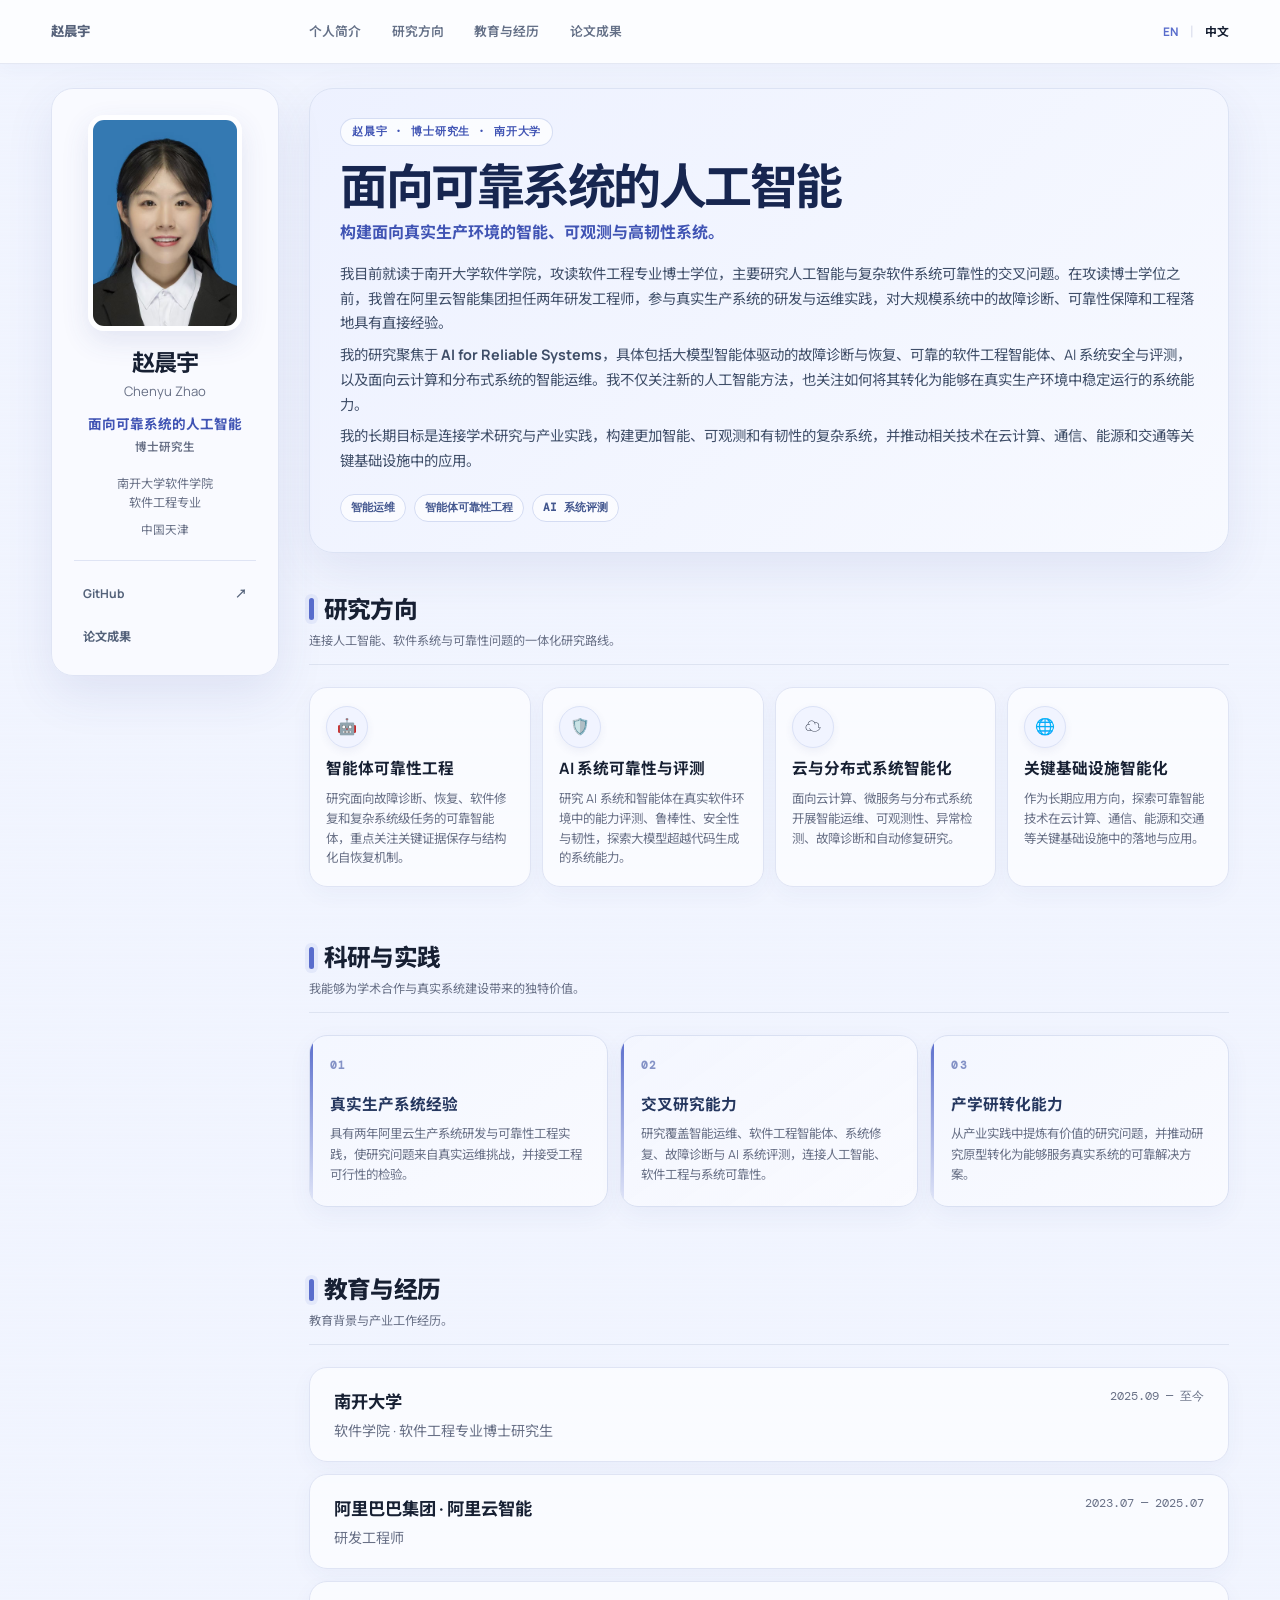
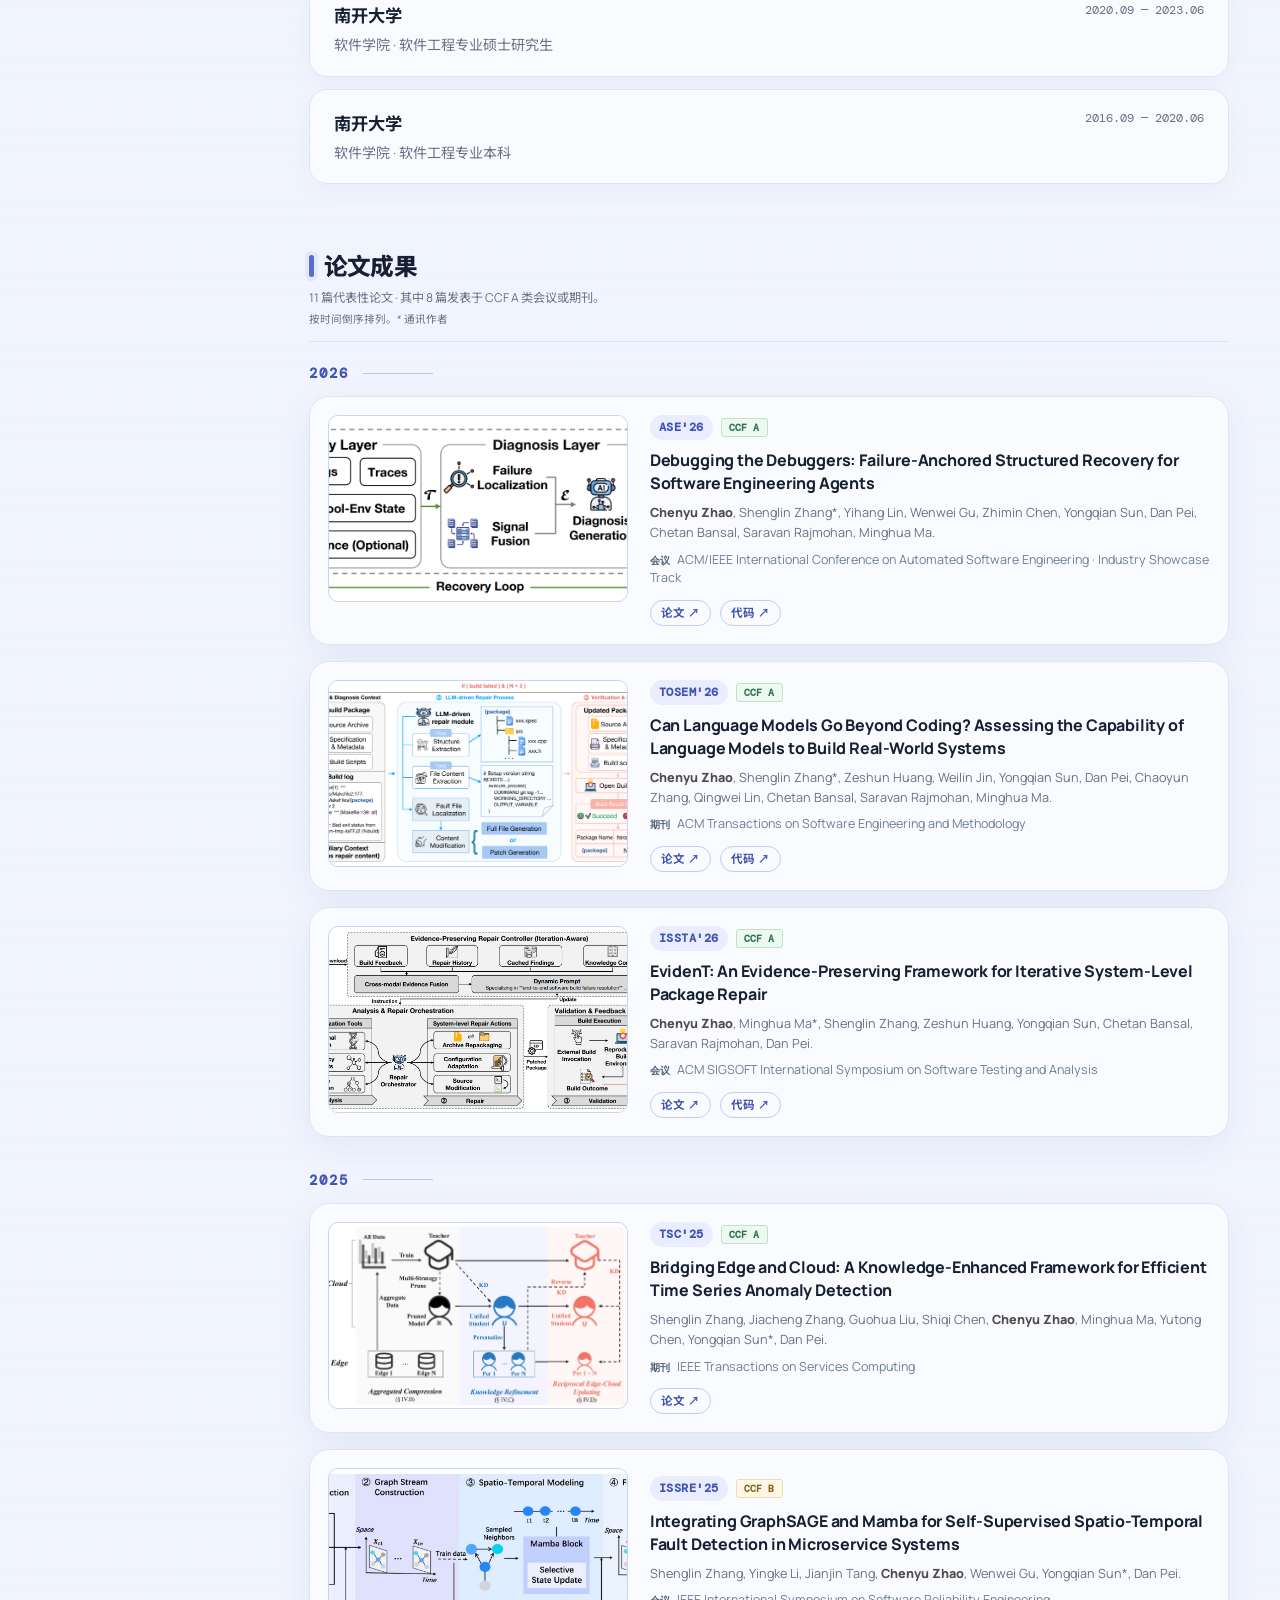
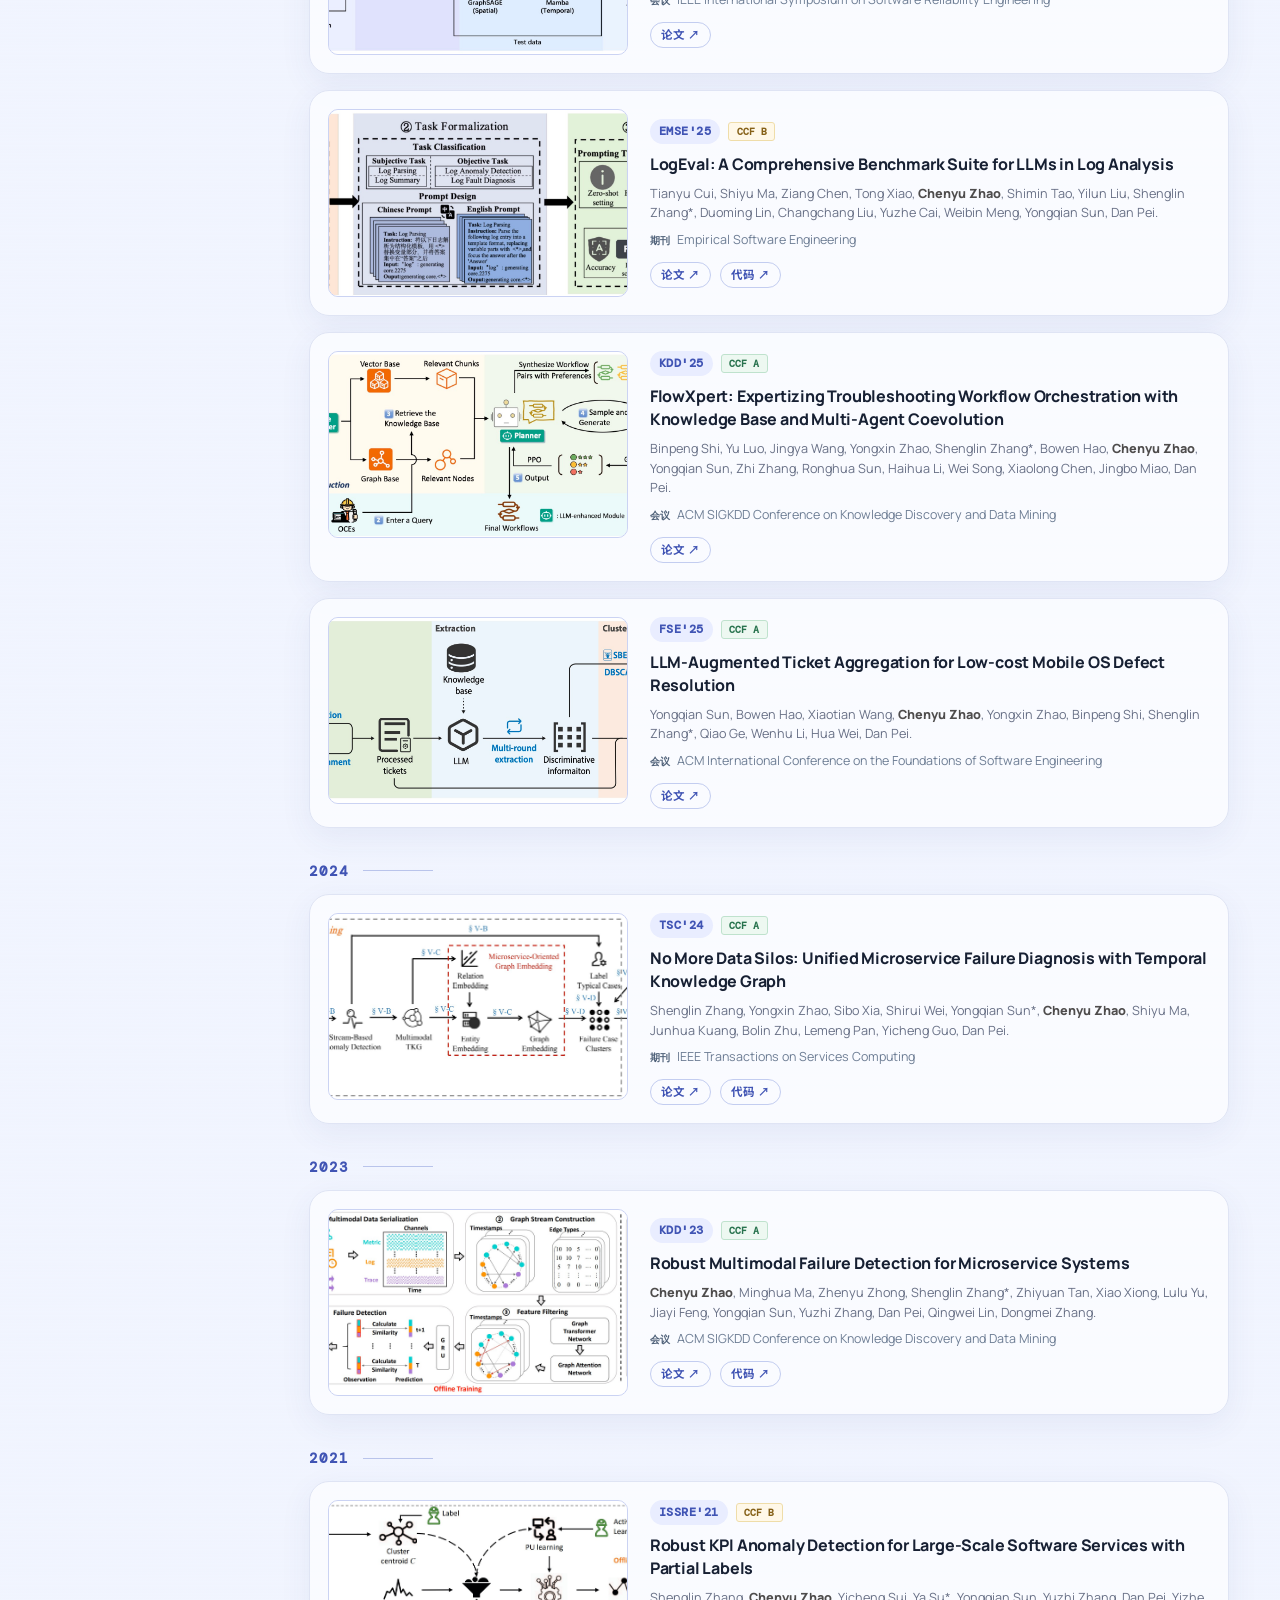
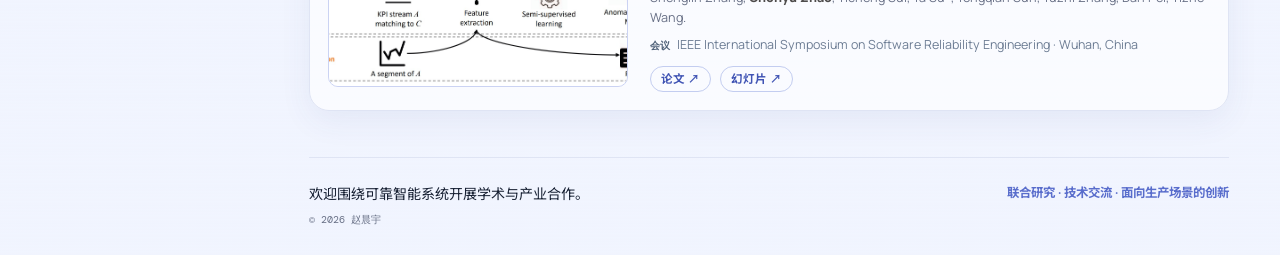
==== commit c8d79c3f: "Refine research identity and industry perspective" ====
--- a/zh.html
+++ b/zh.html
@@ -3,8 +3,8 @@
   <head>
     <meta charset="UTF-8" />
     <meta name="viewport" content="width=device-width, initial-scale=1.0" />
-    <meta name="description" content="赵晨宇，南开大学软件学院博士研究生，研究方向为 AIOps 与 AgentOps。" />
-    <title>赵晨宇｜AIOps 与 AgentOps</title>
+    <meta name="description" content="赵晨宇，南开大学软件学院博士研究生，研究方向为面向可靠系统的人工智能、智能运维、智能体可靠性工程与 AI 系统评测。" />
+    <title>赵晨宇｜面向可靠系统的人工智能</title>
     <link rel="alternate" hreflang="en" href="index.html" />
     <link rel="alternate" hreflang="zh-CN" href="zh.html" />
     <link rel="preconnect" href="https://fonts.googleapis.com" />
@@ -33,7 +33,8 @@
           <img src="assets/profile.jpg" alt="赵晨宇的个人照片" />
           <h2>赵晨宇</h2>
           <p class="sidebar-native-name">Chenyu Zhao</p>
-          <p class="sidebar-role">博士研究生</p>
+          <p class="sidebar-role">面向可靠系统的人工智能</p>
+          <p class="sidebar-position">博士研究生</p>
           <p class="sidebar-affiliation">南开大学软件学院<br />软件工程专业</p>
           <p class="sidebar-location">中国天津</p>
         </div>
@@ -47,23 +48,39 @@
       <section class="hero" id="about">
         <div class="hero-copy">
           <p class="eyebrow">赵晨宇 · 博士研究生 · 南开大学</p>
-          <h1>个人简介</h1>
-          <p class="intro">我目前就读于南开大学软件学院，攻读软件工程专业博士学位。在开始博士阶段学习之前，我曾在阿里巴巴集团阿里云智能担任研发工程师。</p>
-          <p class="intro secondary-intro">我的研究方向包括 <strong>AIOps</strong> 和 <strong>AgentOps</strong>，重点关注如何构建能够诊断软件故障、从失败中恢复并持续学习的智能系统。</p>
-          <p class="intro secondary-intro">近期工作主要围绕可靠的软件工程智能体、系统级软件包修复、基于大语言模型的真实系统构建，以及大规模软件系统的故障诊断展开。</p>
+          <h1>面向可靠系统的人工智能</h1>
+          <p class="hero-subtitle">构建面向真实生产环境的智能、可观测与高韧性系统。</p>
+          <p class="intro">我目前就读于南开大学软件学院，攻读软件工程专业博士学位，主要研究人工智能与复杂软件系统可靠性的交叉问题。在攻读博士学位之前，我曾在阿里云智能集团担任两年研发工程师，参与真实生产系统的研发与运维实践，对大规模系统中的故障诊断、可靠性保障和工程落地具有直接经验。</p>
+          <p class="intro secondary-intro">我的研究聚焦于 <strong>AI for Reliable Systems</strong>，具体包括大模型智能体驱动的故障诊断与恢复、可靠的软件工程智能体、AI 系统安全与评测，以及面向云计算和分布式系统的智能运维。我不仅关注新的人工智能方法，也关注如何将其转化为能够在真实生产环境中稳定运行的系统能力。</p>
+          <p class="intro secondary-intro">我的长期目标是连接学术研究与产业实践，构建更加智能、可观测和有韧性的复杂系统，并推动相关技术在云计算、通信、能源和交通等关键基础设施中的应用。</p>
+          <div class="hero-tags" aria-label="研究重点">
+            <span>智能运维</span><span>智能体可靠性工程</span><span>AI 系统评测</span>
+          </div>
         </div>
       </section>
 
       <section class="section highlights" id="highlights">
         <div class="section-heading">
           <div class="section-label">研究方向</div>
-          <p class="section-summary">面向现代软件系统的可靠性与自主性研究。</p>
+          <p class="section-summary">连接人工智能、软件系统与可靠性问题的一体化研究路线。</p>
         </div>
         <div class="research-copy">
-          <article class="research-card"><span class="research-icon" aria-hidden="true">🎯</span><h3>研究愿景</h3><p>我的研究致力于结合软件工程、系统运维与人工智能技术，提升现代软件系统的可靠性和自主性。</p></article>
-          <article class="research-card"><span class="research-icon" aria-hidden="true">🤖</span><h3>可靠的软件智能体</h3><p>研究软件工程智能体的失败模式、执行过程中的关键证据保存，以及如何利用结构化恢复机制帮助智能体完成复杂的真实任务。</p></article>
-          <article class="research-card"><span class="research-icon" aria-hidden="true">⚙️</span><h3>智能运维</h3><p>面向微服务与云系统开展故障检测、诊断和修复研究，重点关注在生产环境信号噪声大、信息不完整的条件下仍具有实用性的解决方案。</p></article>
-          <article class="research-card"><span class="research-icon" aria-hidden="true">🧩</span><h3>基于大语言模型的系统构建</h3><p>探索语言模型能否超越代码生成，进一步完成软件系统的构建、调试与修复。</p></article>
+          <article class="research-card"><span class="research-icon" aria-hidden="true">🤖</span><h3>智能体可靠性工程</h3><p>研究面向故障诊断、恢复、软件修复和复杂系统级任务的可靠智能体，重点关注关键证据保存与结构化自恢复机制。</p></article>
+          <article class="research-card"><span class="research-icon" aria-hidden="true">🛡️</span><h3>AI 系统可靠性与评测</h3><p>研究 AI 系统和智能体在真实软件环境中的能力评测、鲁棒性、安全性与韧性，探索大模型超越代码生成的系统能力。</p></article>
+          <article class="research-card"><span class="research-icon" aria-hidden="true">☁️</span><h3>云与分布式系统智能化</h3><p>面向云计算、微服务与分布式系统开展智能运维、可观测性、异常检测、故障诊断和自动修复研究。</p></article>
+          <article class="research-card"><span class="research-icon" aria-hidden="true">🌐</span><h3>关键基础设施智能化</h3><p>作为长期应用方向，探索可靠智能技术在云计算、通信、能源和交通等关键基础设施中的落地与应用。</p></article>
+        </div>
+      </section>
+
+      <section class="section perspective-section" id="perspective">
+        <div class="section-heading">
+          <div class="section-label">科研与实践</div>
+          <p class="section-summary">我能够为学术合作与真实系统建设带来的独特价值。</p>
+        </div>
+        <div class="value-grid">
+          <article class="value-card"><span class="value-index">01</span><h3>真实生产系统经验</h3><p>具有两年阿里云生产系统研发与可靠性工程实践，使研究问题来自真实运维挑战，并接受工程可行性的检验。</p></article>
+          <article class="value-card"><span class="value-index">02</span><h3>交叉研究能力</h3><p>研究覆盖智能运维、软件工程智能体、系统修复、故障诊断与 AI 系统评测，连接人工智能、软件工程与系统可靠性。</p></article>
+          <article class="value-card"><span class="value-index">03</span><h3>产学研转化能力</h3><p>从产业实践中提炼有价值的研究问题，并推动研究原型转化为能够服务真实系统的可靠解决方案。</p></article>
         </div>
       </section>
 
@@ -142,8 +159,8 @@
     </main>
 
     <footer id="contact">
-      <p>欢迎开展学术交流与研究合作。</p>
-      <span class="contact-note">联系方式可按需提供。</span>
+      <p>欢迎围绕可靠智能系统开展学术与产业合作。</p>
+      <span class="contact-note">联合研究 · 技术交流 · 面向生产场景的创新</span>
       <span>© 2026 赵晨宇</span>
     </footer>
     <script src="publications.js"></script>
--- a/styles.css
+++ b/styles.css
@@ -110,6 +110,7 @@
 .sidebar-profile h2 { margin: 0; font-size: 1.45rem; line-height: 1.2; letter-spacing: -.035em; }
 .sidebar-native-name { margin: 5px 0 0; color: var(--muted); font-size: .82rem; }
 .sidebar-role { margin: 10px 0 0; color: var(--accent-dark); font-size: .85rem; font-weight: 700; }
+.sidebar-position { margin: 3px 0 0; color: var(--muted); font-size: .72rem; font-weight: 600; }
 .sidebar-affiliation { margin: 19px 0 0; color: var(--muted); font-size: .76rem; line-height: 1.55; }
 .sidebar-location { margin: 8px 0 0; color: var(--muted); font-size: .73rem; }
 .sidebar-links {
@@ -140,9 +141,12 @@
   box-shadow: 0 18px 48px rgba(54, 72, 148, .09);
 }
 .eyebrow { display: inline-flex; margin: 0; padding: 6px 11px; color: var(--accent-dark); background: rgba(255, 255, 255, .72); border: 1px solid rgba(210, 219, 242, .9); border-radius: 999px; font: 600 .66rem "DM Mono", monospace; letter-spacing: .08em; text-transform: uppercase; }
-.hero h1 { margin: 15px 0 18px; font-size: clamp(1.9rem, 3.2vw, 2.35rem); line-height: 1.08; letter-spacing: -.045em; }
+.hero h1 { max-width: 760px; margin: 15px 0 8px; color: #172650; font-size: clamp(2.15rem, 4vw, 3rem); line-height: 1.06; letter-spacing: -.052em; }
+.hero-subtitle { max-width: 760px; margin: 0 0 18px; color: var(--accent-dark); font-size: 1rem; line-height: 1.5; font-weight: 700; }
 .intro { max-width: 860px; margin: 12px 0 0; color: #3f4e68; font-size: .9rem; line-height: 1.72; }
 .secondary-intro { margin-top: 7px; }
+.hero-tags { display: flex; flex-wrap: wrap; gap: 8px; margin-top: 20px; }
+.hero-tags span { padding: 6px 10px; color: #43578f; background: rgba(255, 255, 255, .66); border: 1px solid #d4dcf3; border-radius: 999px; font: 600 .66rem "DM Mono", monospace; }
 .section {
   padding: 34px 0;
   border-top: 0;
@@ -176,6 +180,24 @@
 .research-icon { grid-column: 1; grid-row: 1; width: 42px; height: 42px; font-size: 1rem; }
 .research-card h3 { grid-column: 1; grid-row: 2; margin: 0; color: var(--ink); font-size: .98rem; line-height: 1.35; }
 .research-card p { grid-column: 1; grid-row: 3; margin: 0; color: var(--muted); font-size: .78rem; line-height: 1.58; }
+
+.perspective-section { padding-top: 22px; }
+.value-grid { display: grid; grid-template-columns: repeat(3, minmax(0, 1fr)); gap: 12px; }
+.value-card {
+  position: relative;
+  min-width: 0;
+  padding: 22px 20px 21px;
+  overflow: hidden;
+  background: linear-gradient(145deg, rgba(244, 247, 255, .94), rgba(250, 251, 255, .9));
+  border: 1px solid #d9e0f2;
+  border-radius: 18px;
+  box-shadow: 0 8px 24px rgba(54, 72, 148, .055);
+  transition: transform .25s ease, border-color .25s ease, box-shadow .25s ease;
+}
+.value-index { display: block; margin-bottom: 22px; color: #8492c6; font: 700 .7rem "DM Mono", monospace; letter-spacing: .12em; }
+.value-card h3 { margin: 0 0 9px; color: #25375f; font-size: .98rem; line-height: 1.35; }
+.value-card p { margin: 0; color: var(--muted); font-size: .78rem; line-height: 1.62; }
+.value-card:after { content: ""; position: absolute; inset: 0 auto 0 0; width: 3px; background: linear-gradient(180deg, var(--accent), rgba(89, 109, 204, .12)); }
 
 .timeline { display: grid; gap: 12px; }
 .timeline article {
@@ -283,6 +305,7 @@
 
 @media (hover: hover) and (pointer: fine) {
   .research-card:hover,
+  .value-card:hover,
   .timeline article:hover {
     transform: translateY(-3px);
     border-color: #c1cbef;
@@ -306,12 +329,14 @@
 
 @media (prefers-reduced-motion: reduce) {
   .research-card,
+  .value-card,
   .timeline article,
   .publication,
   .publication-figure img,
   .figure-placeholder,
   .publication-venue { transition: none; }
   .research-card:hover,
+  .value-card:hover,
   .timeline article:hover,
   .publication:hover,
   .publication:focus-within,
@@ -353,12 +378,13 @@
   .topbar-lang { flex: 0 0 auto; grid-column: auto; grid-row: auto; justify-self: auto; }
   .site-header { position: static; width: 100%; height: auto; overflow: visible; border: 0; border-bottom: 1px solid var(--line); border-radius: 0; box-shadow: none; }
   .header-inner { min-height: auto; padding: 18px 24px 15px; display: grid; grid-template-columns: 92px 1fr max-content; gap: 12px 18px; }
-  .sidebar-profile { grid-column: 1 / 3; display: grid; grid-template-columns: 92px 1fr; grid-template-rows: repeat(5, auto); column-gap: 18px; margin-top: 3px; text-align: left; align-items: start; }
-  .sidebar-profile img { grid-column: 1; grid-row: 1 / 6; width: 92px; margin: 0; border-radius: 6px; }
+  .sidebar-profile { grid-column: 1 / 3; display: grid; grid-template-columns: 92px 1fr; grid-template-rows: repeat(6, auto); column-gap: 18px; margin-top: 3px; text-align: left; align-items: start; }
+  .sidebar-profile img { grid-column: 1; grid-row: 1 / 7; width: 92px; margin: 0; border-radius: 6px; }
   .sidebar-profile h2 { grid-column: 2; margin-top: 1px; font-size: 1.18rem; }
-  .sidebar-native-name, .sidebar-role, .sidebar-affiliation, .sidebar-location { grid-column: 2; }
+  .sidebar-native-name, .sidebar-role, .sidebar-position, .sidebar-affiliation, .sidebar-location { grid-column: 2; }
   .sidebar-native-name { margin-top: 2px; font-size: .72rem; }
   .sidebar-role { margin-top: 5px; font-size: .78rem; }
+  .sidebar-position { margin-top: 2px; font-size: .67rem; }
   .sidebar-affiliation { margin-top: 7px; font-size: .7rem; line-height: 1.45; }
   .sidebar-location { margin-top: 3px; font-size: .67rem; }
   .sidebar-links { grid-column: 1 / -1; margin-top: 2px; padding-top: 12px; flex-direction: row; justify-content: flex-start; gap: 12px; font-size: .72rem; }
@@ -379,6 +405,7 @@
   .section-heading { margin-bottom: 16px; }
   .section-label { font-size: 1.3rem; }
   .research-copy { grid-template-columns: minmax(0, 1fr); }
+  .value-grid { grid-template-columns: minmax(0, 1fr); }
   .research-card { grid-template-columns: 40px minmax(0, 1fr); grid-template-rows: auto 1fr; align-items: start; padding: 15px 16px; }
   .research-icon { grid-column: 1; grid-row: 1 / span 2; width: 40px; height: 40px; }
   .research-card h3 { grid-column: 2; grid-row: 1; margin-bottom: 4px; }
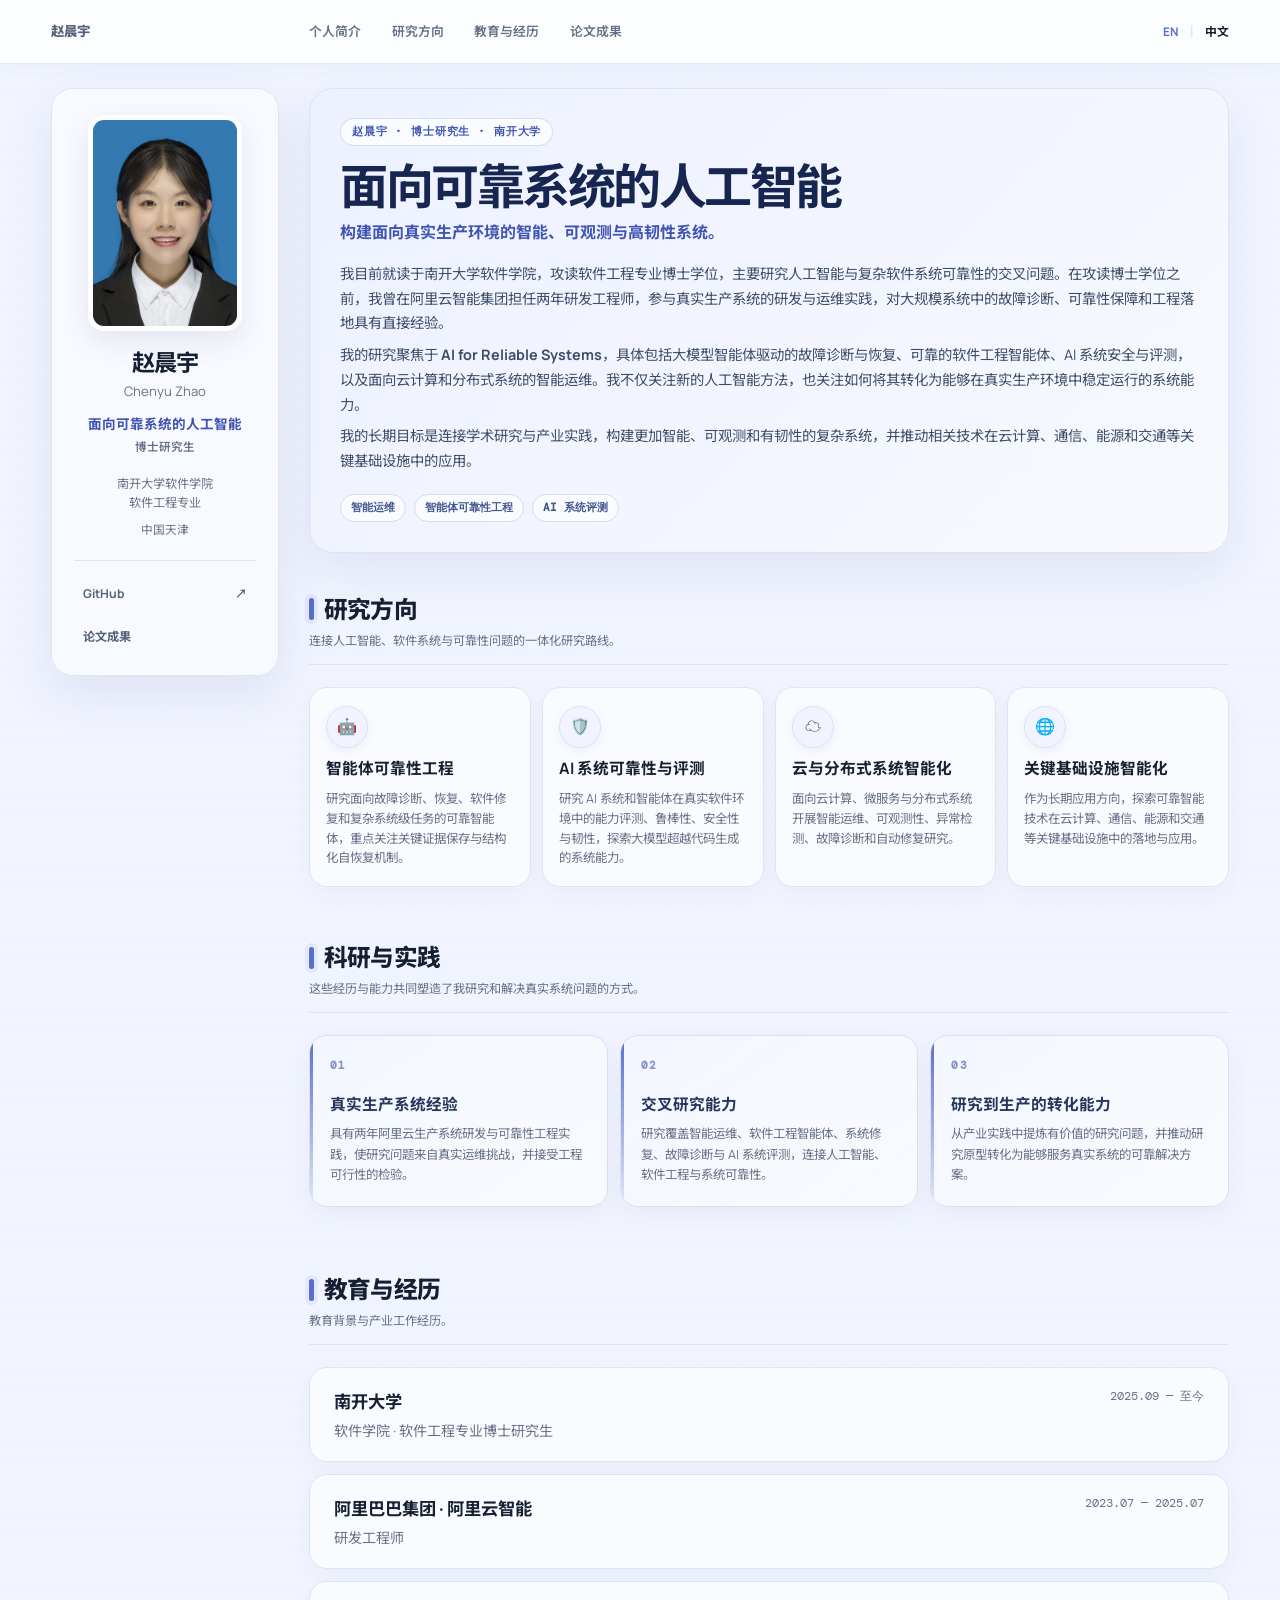
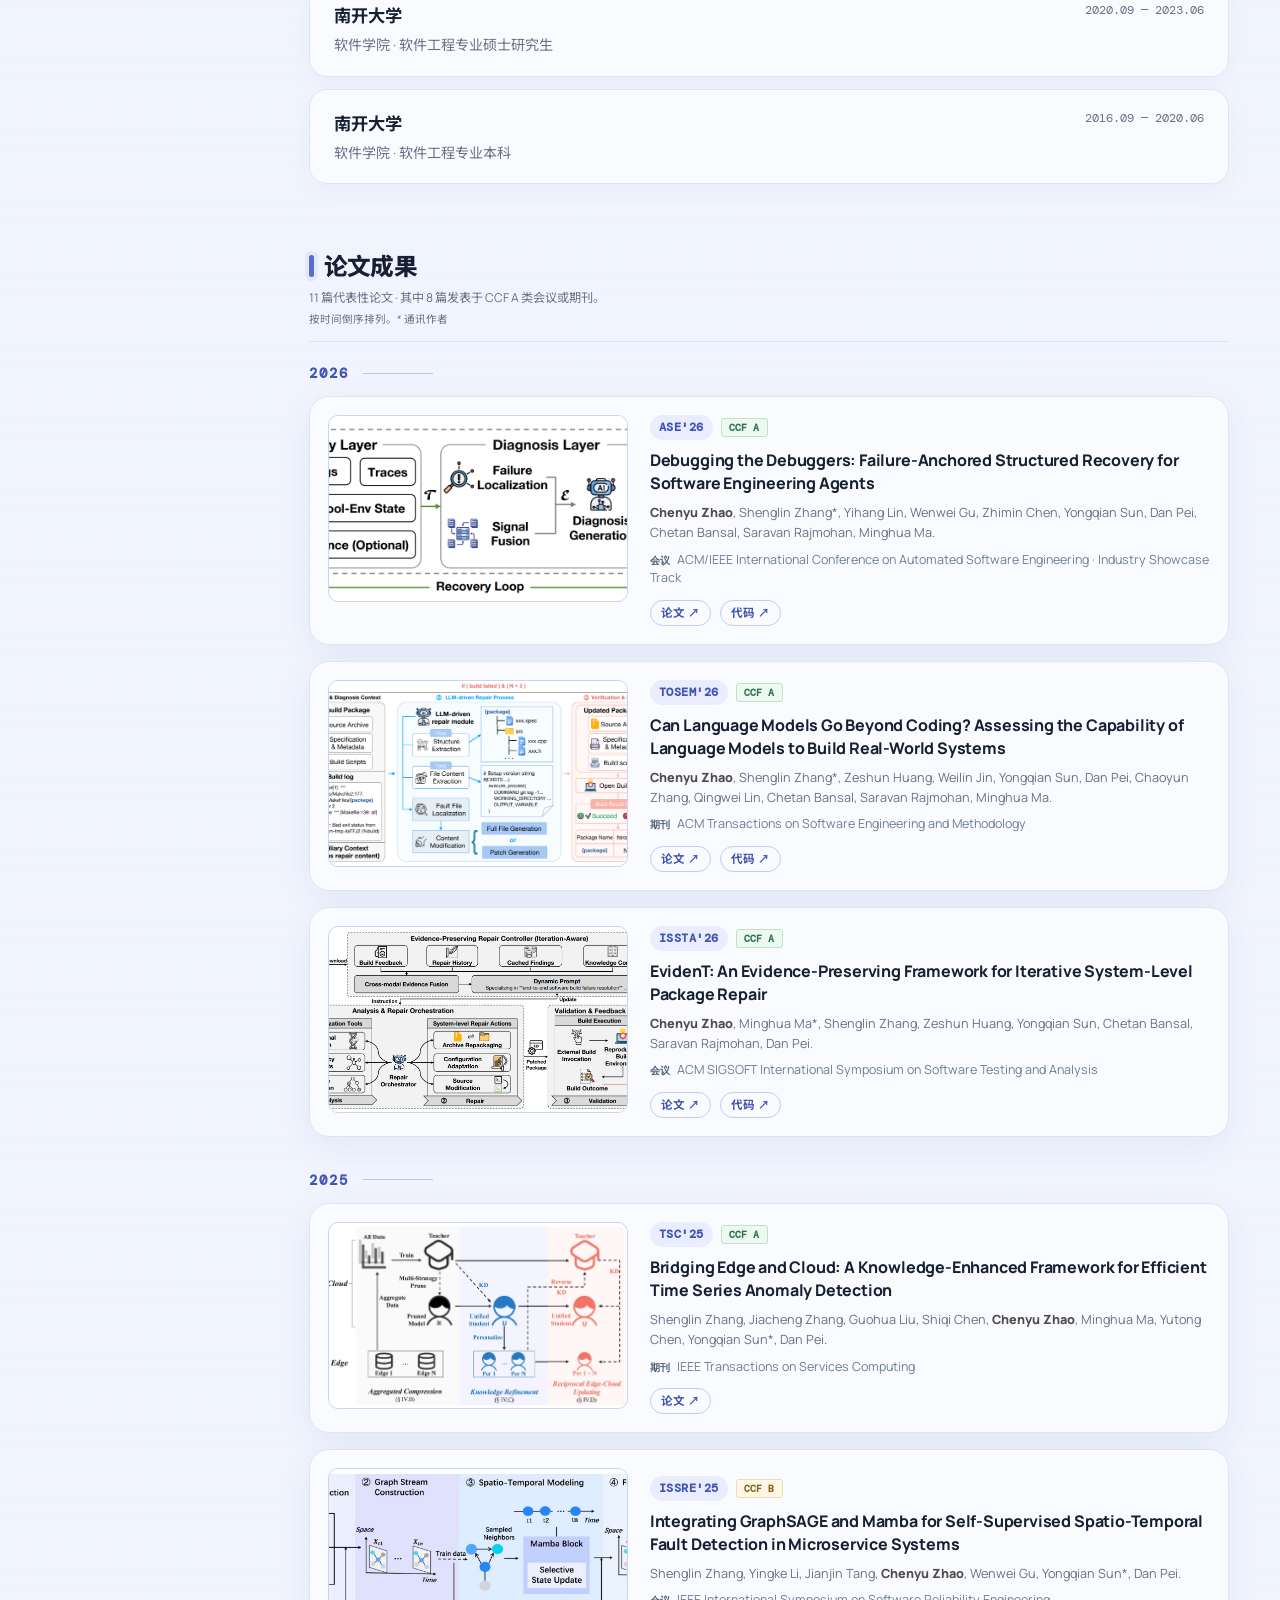
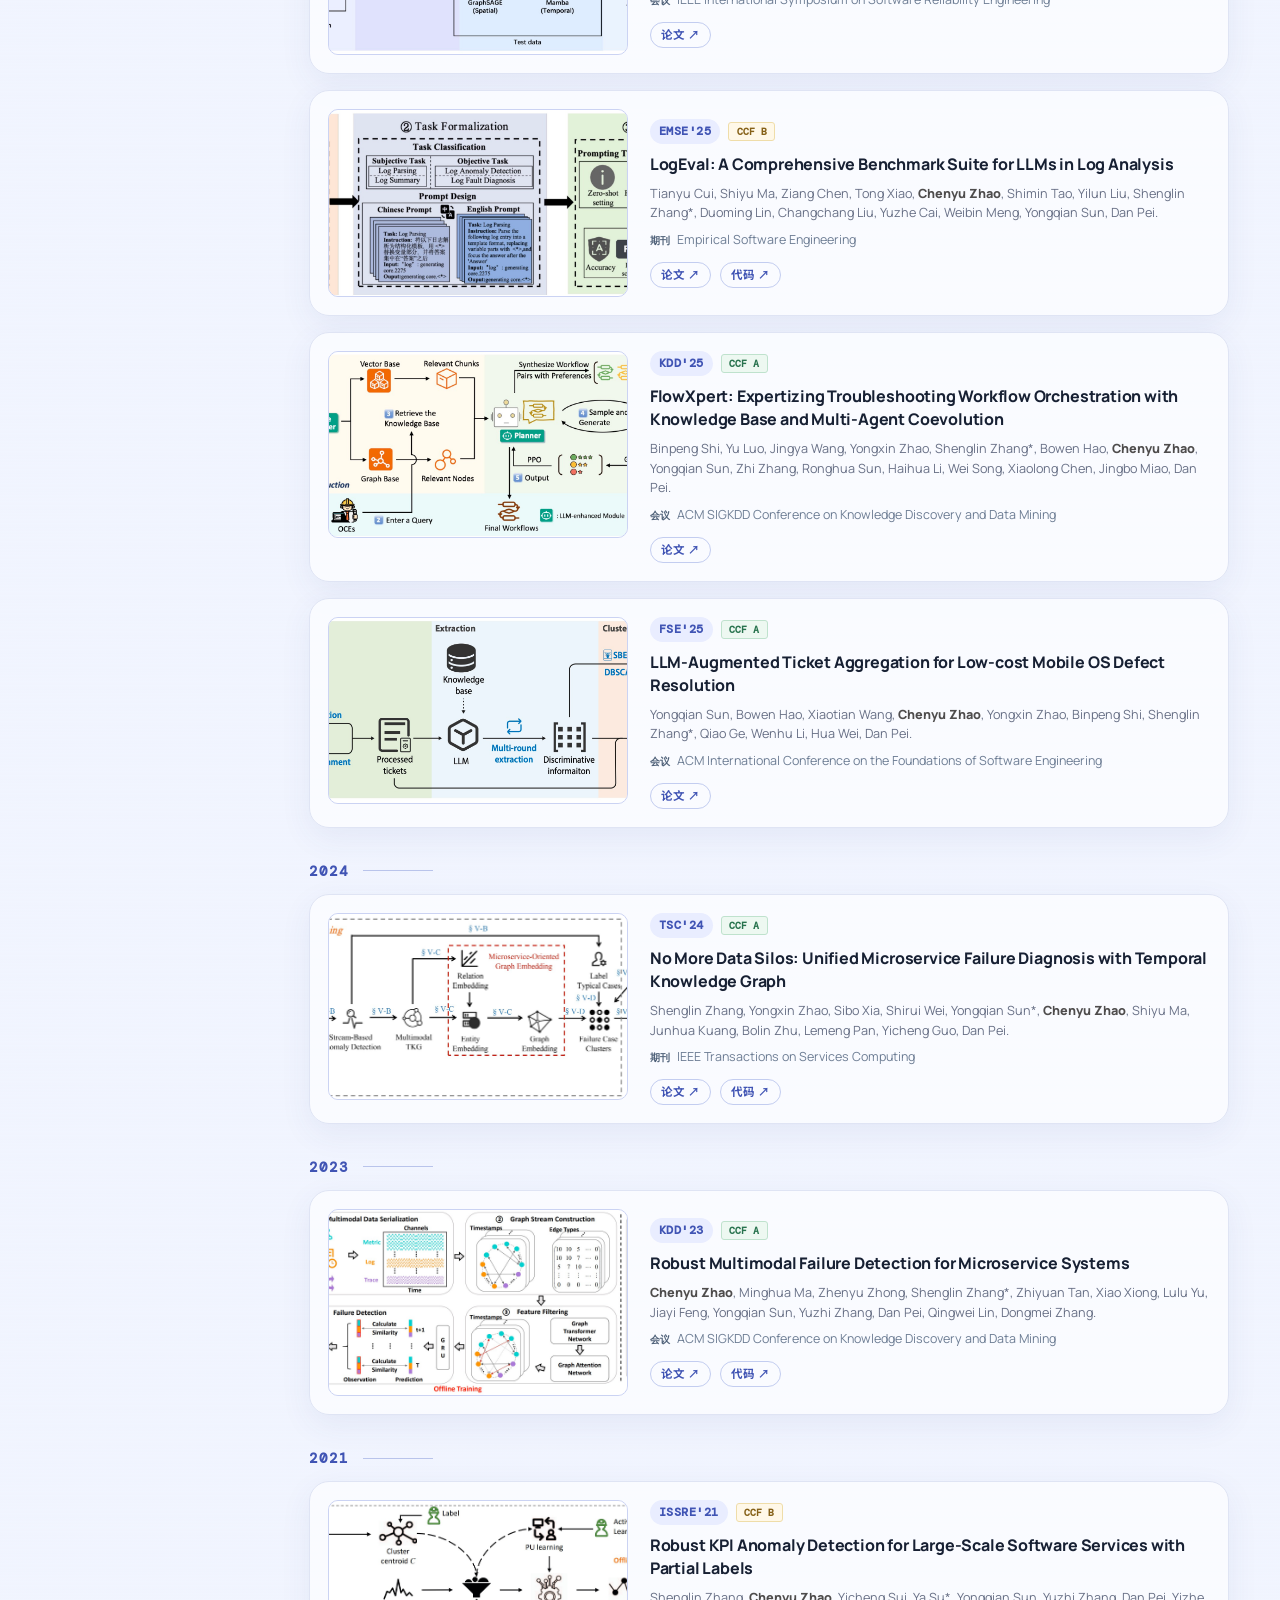
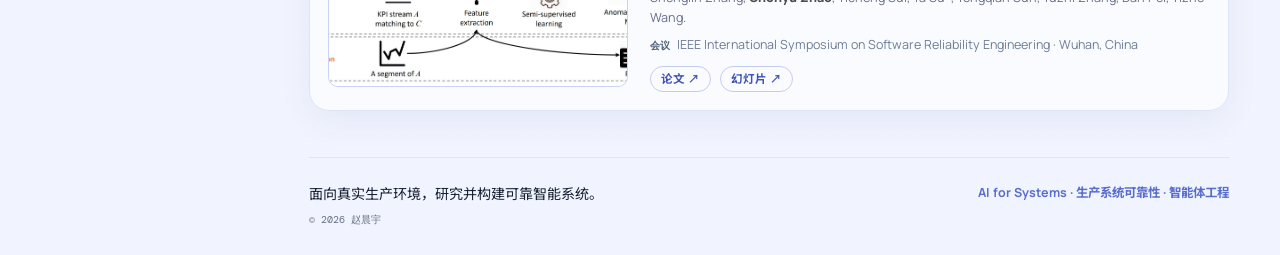
==== commit 4ee42524: "Reframe homepage around personal strengths" ====
--- a/zh.html
+++ b/zh.html
@@ -75,12 +75,12 @@
       <section class="section perspective-section" id="perspective">
         <div class="section-heading">
           <div class="section-label">科研与实践</div>
-          <p class="section-summary">我能够为学术合作与真实系统建设带来的独特价值。</p>
+          <p class="section-summary">这些经历与能力共同塑造了我研究和解决真实系统问题的方式。</p>
         </div>
         <div class="value-grid">
           <article class="value-card"><span class="value-index">01</span><h3>真实生产系统经验</h3><p>具有两年阿里云生产系统研发与可靠性工程实践，使研究问题来自真实运维挑战，并接受工程可行性的检验。</p></article>
           <article class="value-card"><span class="value-index">02</span><h3>交叉研究能力</h3><p>研究覆盖智能运维、软件工程智能体、系统修复、故障诊断与 AI 系统评测，连接人工智能、软件工程与系统可靠性。</p></article>
-          <article class="value-card"><span class="value-index">03</span><h3>产学研转化能力</h3><p>从产业实践中提炼有价值的研究问题，并推动研究原型转化为能够服务真实系统的可靠解决方案。</p></article>
+          <article class="value-card"><span class="value-index">03</span><h3>研究到生产的转化能力</h3><p>从产业实践中提炼有价值的研究问题，并推动研究原型转化为能够服务真实系统的可靠解决方案。</p></article>
         </div>
       </section>
 
@@ -159,8 +159,8 @@
     </main>
 
     <footer id="contact">
-      <p>欢迎围绕可靠智能系统开展学术与产业合作。</p>
-      <span class="contact-note">联合研究 · 技术交流 · 面向生产场景的创新</span>
+      <p>面向真实生产环境，研究并构建可靠智能系统。</p>
+      <span class="contact-note">AI for Systems · 生产系统可靠性 · 智能体工程</span>
       <span>© 2026 赵晨宇</span>
     </footer>
     <script src="publications.js"></script>
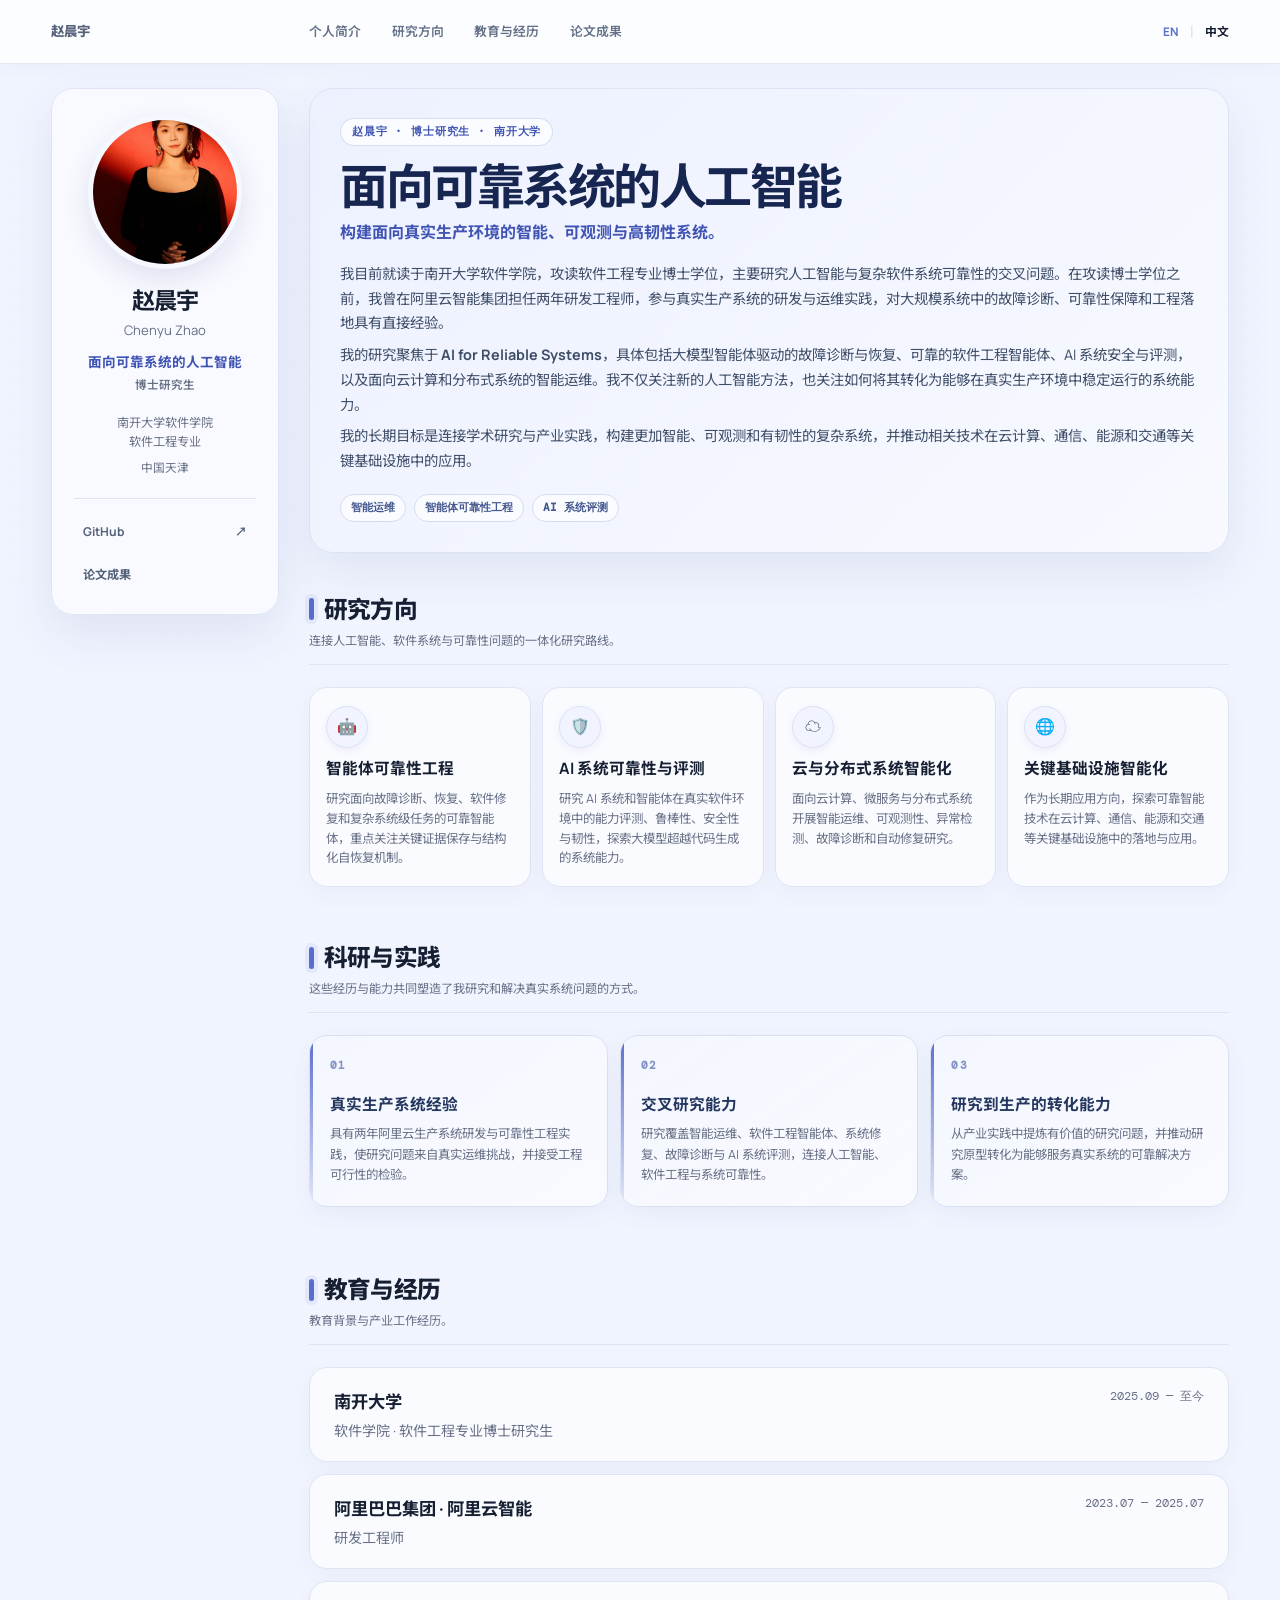
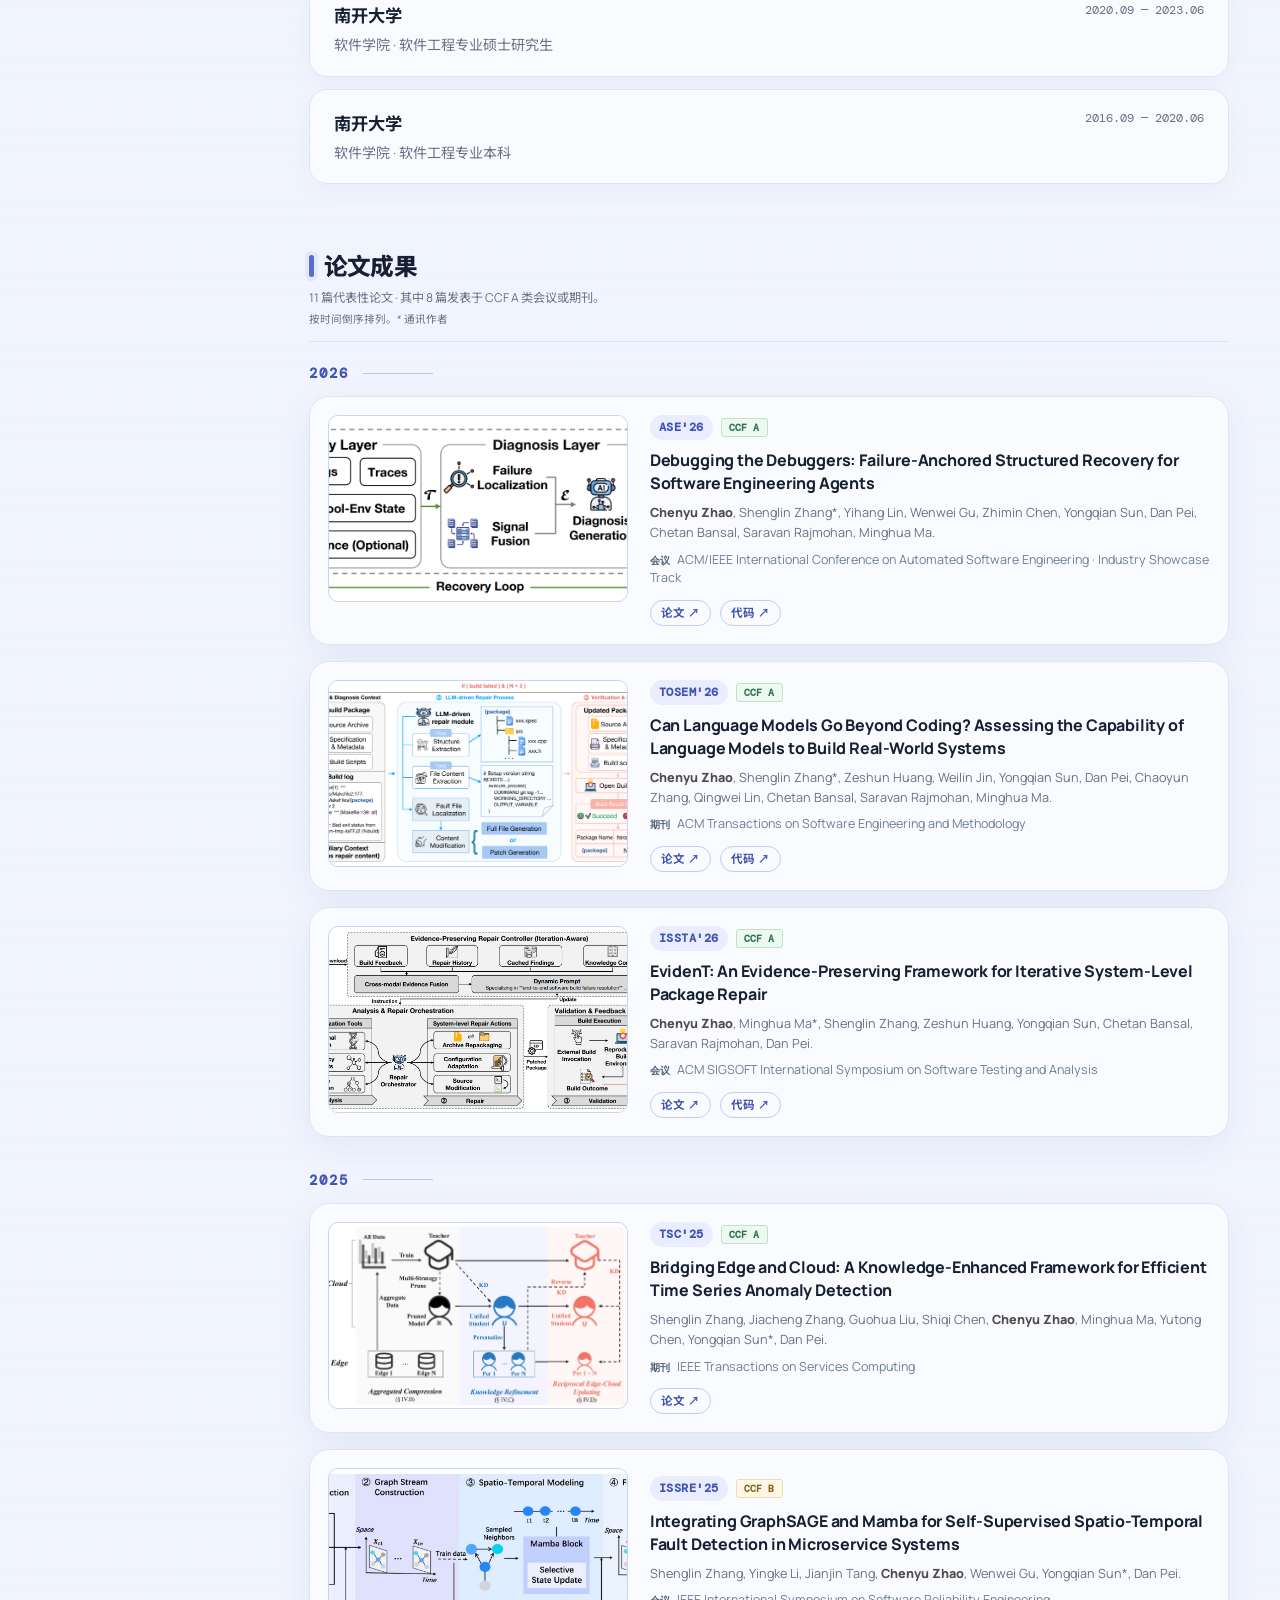
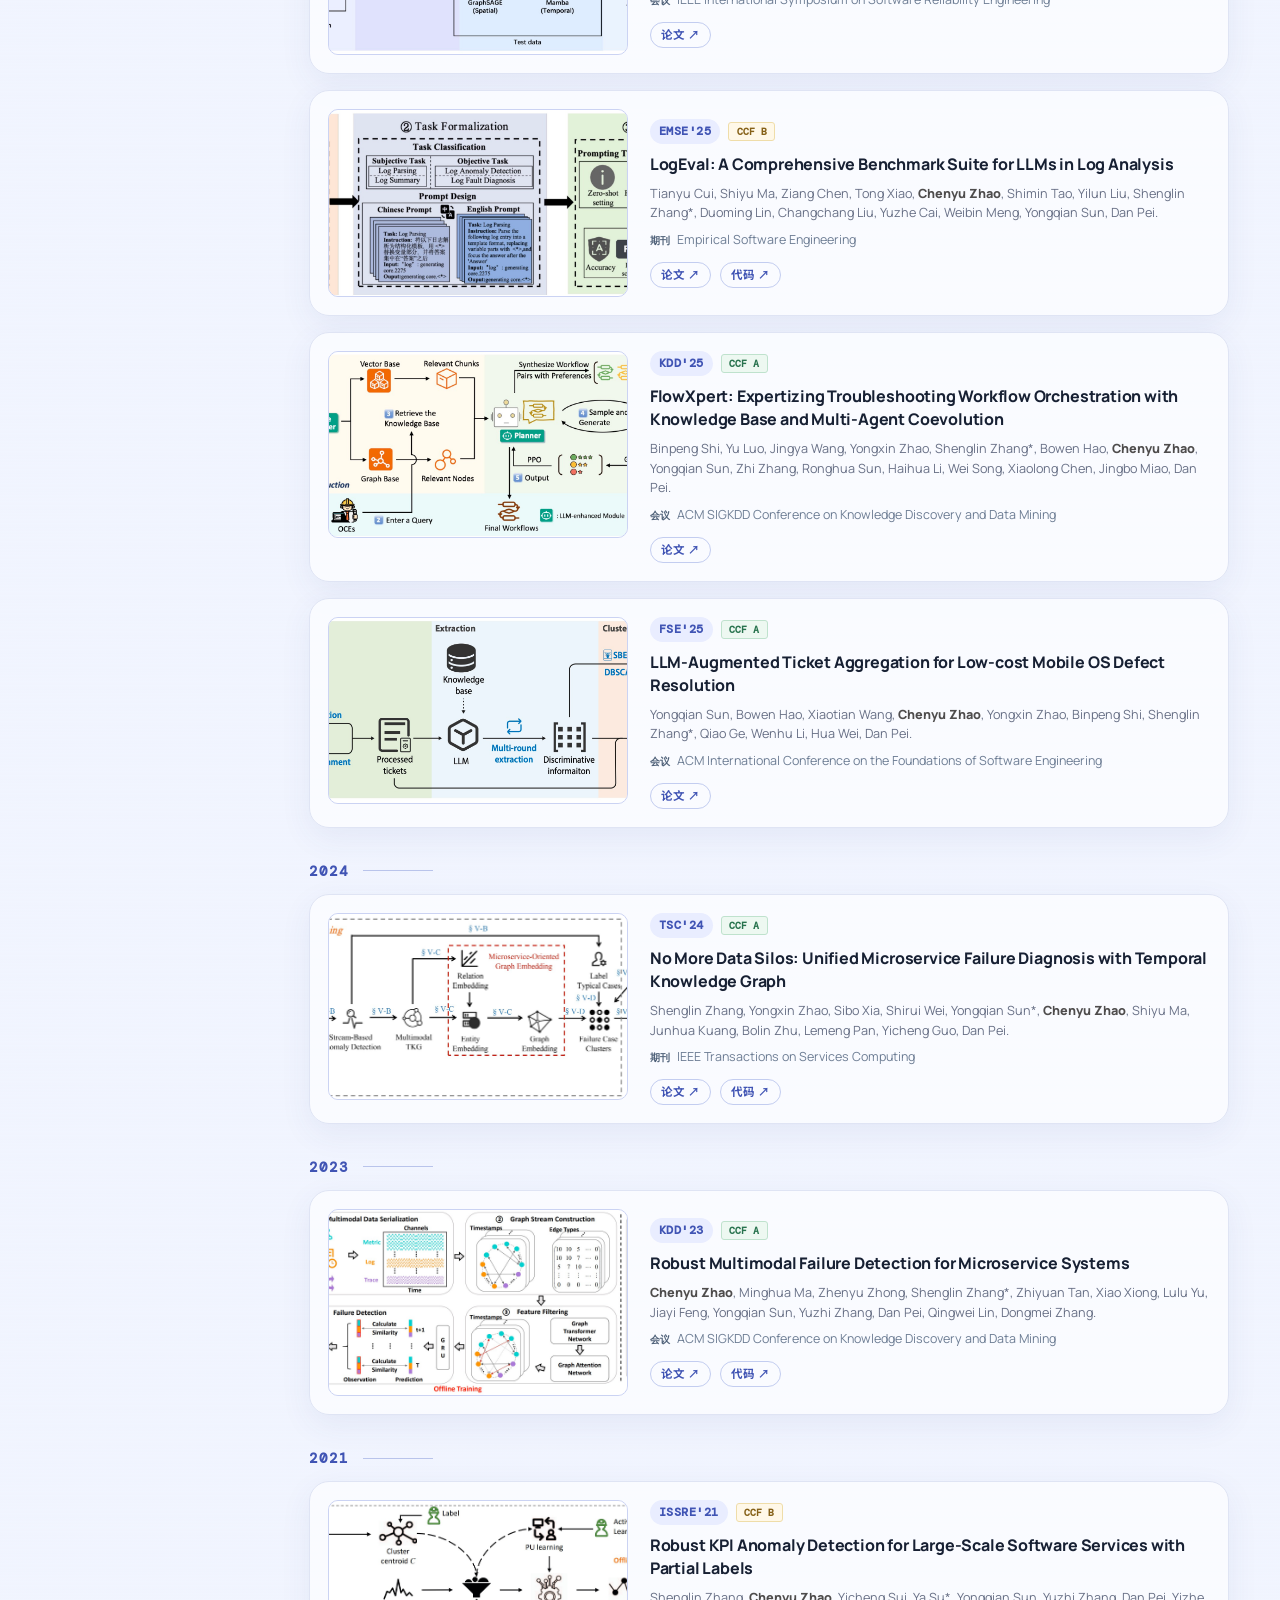
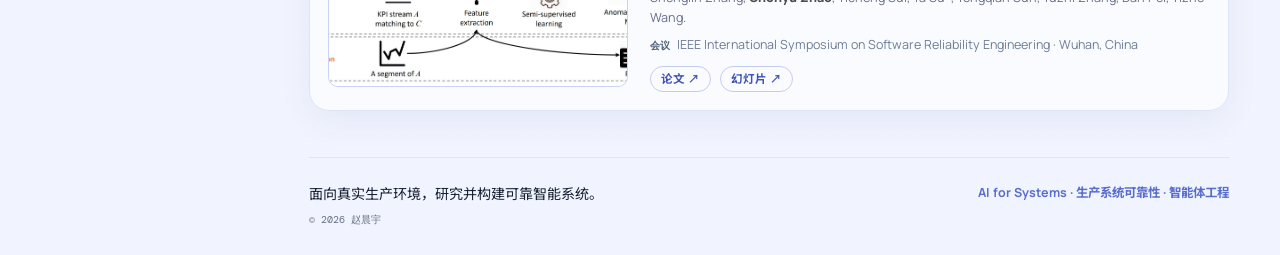
==== commit 9b00fe1f: "Use circular portrait profile image" ====
--- a/zh.html
+++ b/zh.html
@@ -30,7 +30,7 @@
     <header class="site-header">
       <div class="header-inner">
         <div class="sidebar-profile">
-          <img src="assets/profile.jpg" alt="赵晨宇的个人照片" />
+          <div class="profile-photo"><img src="assets/profile-portrait.jpg" alt="赵晨宇的个人照片" /></div>
           <h2>赵晨宇</h2>
           <p class="sidebar-native-name">Chenyu Zhao</p>
           <p class="sidebar-role">面向可靠系统的人工智能</p>
--- a/styles.css
+++ b/styles.css
@@ -106,7 +106,8 @@
   align-items: stretch;
 }
 .sidebar-profile { margin-top: 0; text-align: center; }
-.sidebar-profile img { display: block; width: 154px; aspect-ratio: 5 / 7; margin: 0 auto 18px; border: 5px solid rgba(255, 255, 255, .74); border-radius: 16px; object-fit: cover; object-position: center; box-shadow: 0 10px 28px rgba(54, 72, 148, .12); }
+.profile-photo { width: 154px; aspect-ratio: 1; margin: 0 auto 18px; overflow: hidden; background: #edf0fb; border: 5px solid rgba(247, 249, 255, .92); border-radius: 50%; box-shadow: 0 10px 28px rgba(54, 72, 148, .14); }
+.profile-photo img { display: block; width: 100%; height: 100%; object-fit: cover; object-position: center 25%; transform: scale(1.35); transform-origin: center 34%; }
 .sidebar-profile h2 { margin: 0; font-size: 1.45rem; line-height: 1.2; letter-spacing: -.035em; }
 .sidebar-native-name { margin: 5px 0 0; color: var(--muted); font-size: .82rem; }
 .sidebar-role { margin: 10px 0 0; color: var(--accent-dark); font-size: .85rem; font-weight: 700; }
@@ -379,7 +380,7 @@
   .site-header { position: static; width: 100%; height: auto; overflow: visible; border: 0; border-bottom: 1px solid var(--line); border-radius: 0; box-shadow: none; }
   .header-inner { min-height: auto; padding: 18px 24px 15px; display: grid; grid-template-columns: 92px 1fr max-content; gap: 12px 18px; }
   .sidebar-profile { grid-column: 1 / 3; display: grid; grid-template-columns: 92px 1fr; grid-template-rows: repeat(6, auto); column-gap: 18px; margin-top: 3px; text-align: left; align-items: start; }
-  .sidebar-profile img { grid-column: 1; grid-row: 1 / 7; width: 92px; margin: 0; border-radius: 6px; }
+  .profile-photo { grid-column: 1; grid-row: 1 / 7; width: 92px; margin: 0; border-width: 4px; }
   .sidebar-profile h2 { grid-column: 2; margin-top: 1px; font-size: 1.18rem; }
   .sidebar-native-name, .sidebar-role, .sidebar-position, .sidebar-affiliation, .sidebar-location { grid-column: 2; }
   .sidebar-native-name { margin-top: 2px; font-size: .72rem; }
@@ -421,7 +422,7 @@
   .topbar-lang { font-size: .65rem; }
   .header-inner { grid-template-columns: 76px 1fr max-content; padding-right: 18px; padding-left: 18px; }
   .sidebar-profile { grid-template-columns: 76px 1fr; column-gap: 14px; }
-  .sidebar-profile img { width: 76px; }
+  .profile-photo { width: 76px; }
   .timeline article { grid-template-columns: 1fr; gap: 7px; padding: 16px 17px; }
   .timeline time { grid-column: 1; grid-row: 1; }
   .timeline article > div { grid-column: 1; grid-row: 2; }
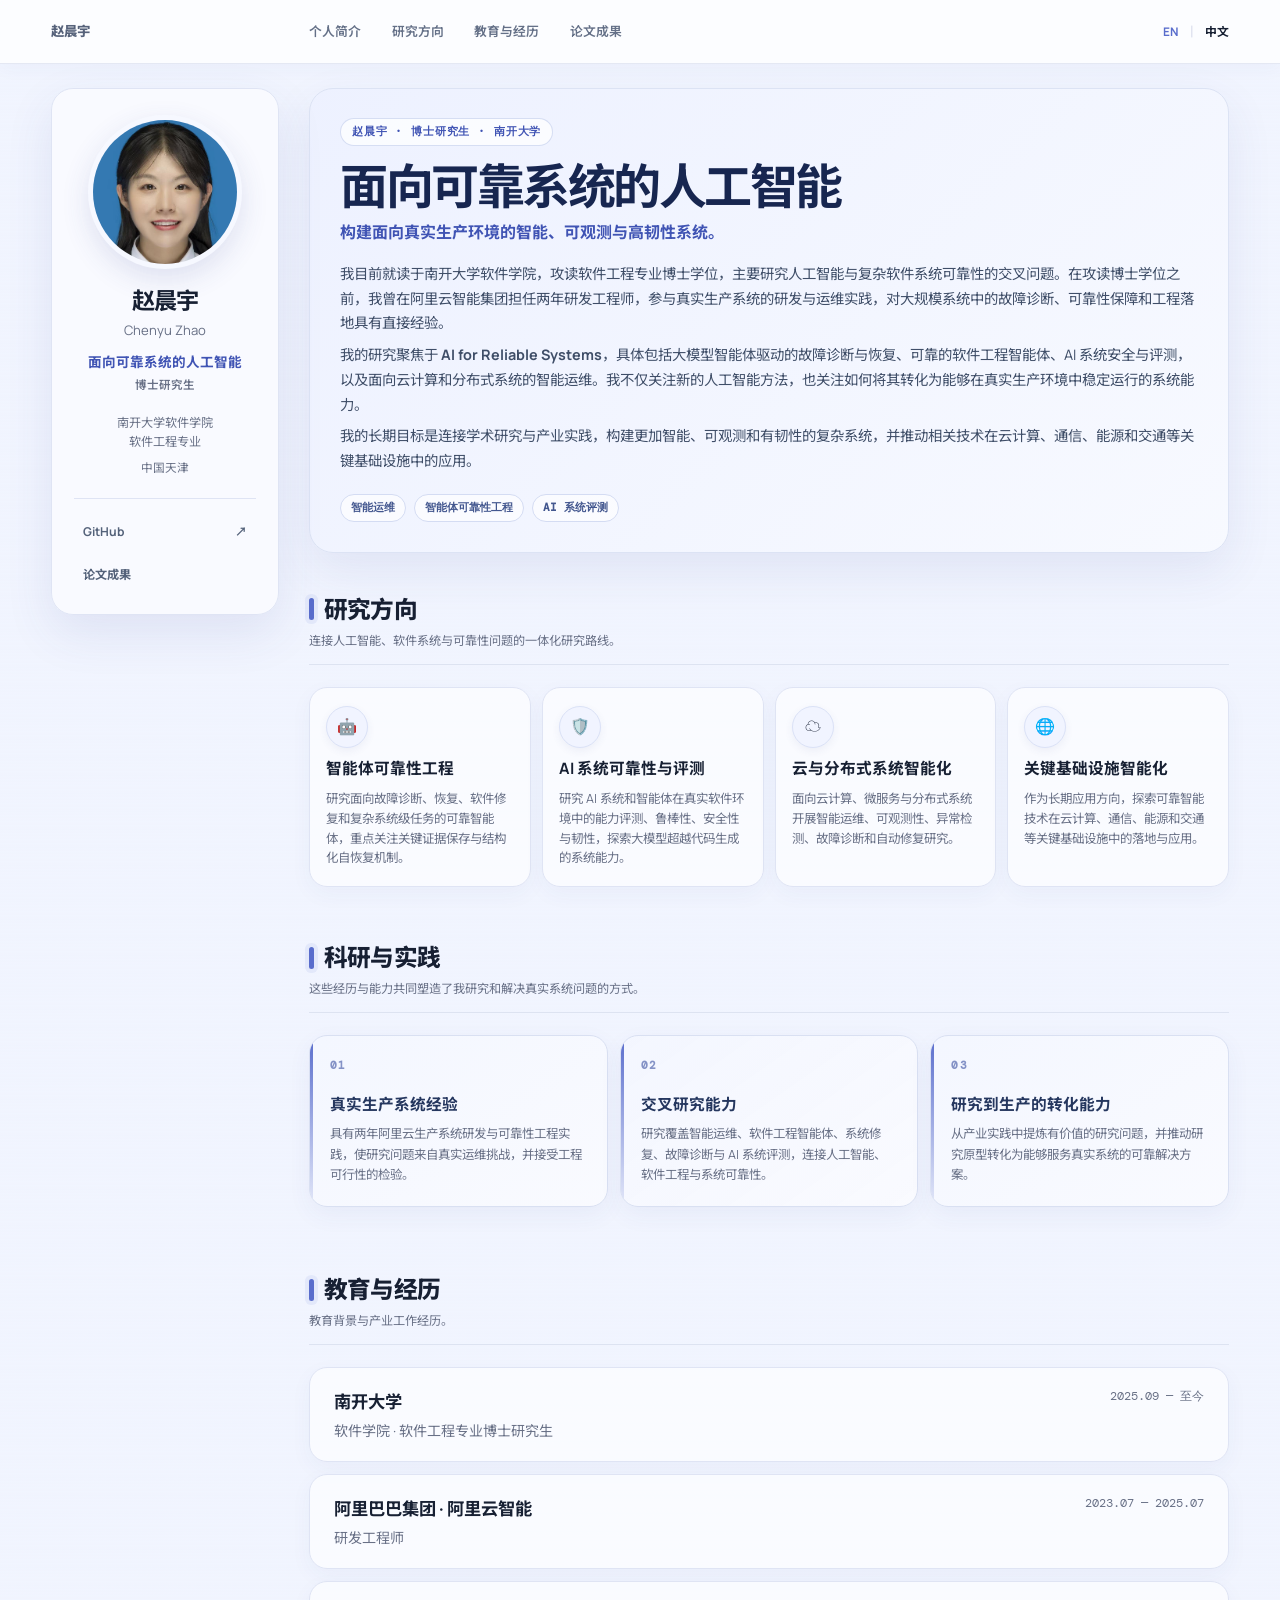
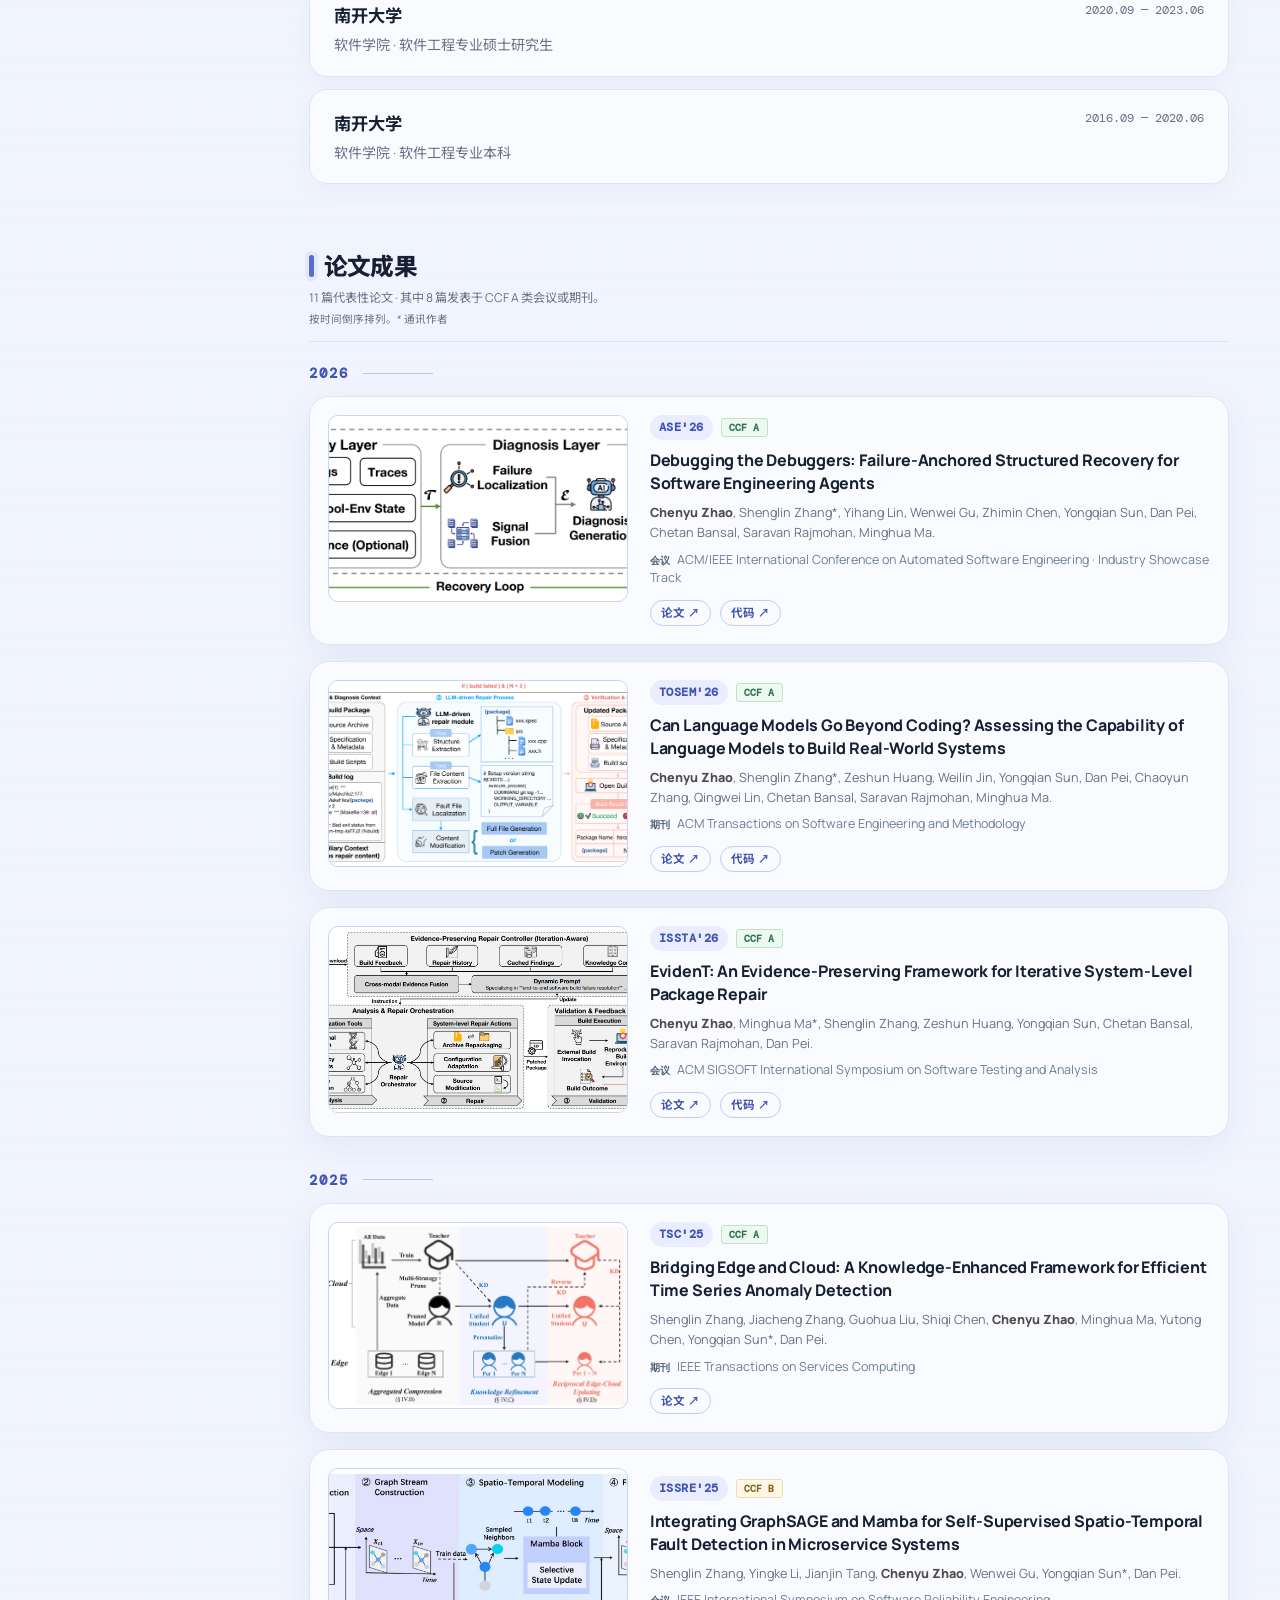
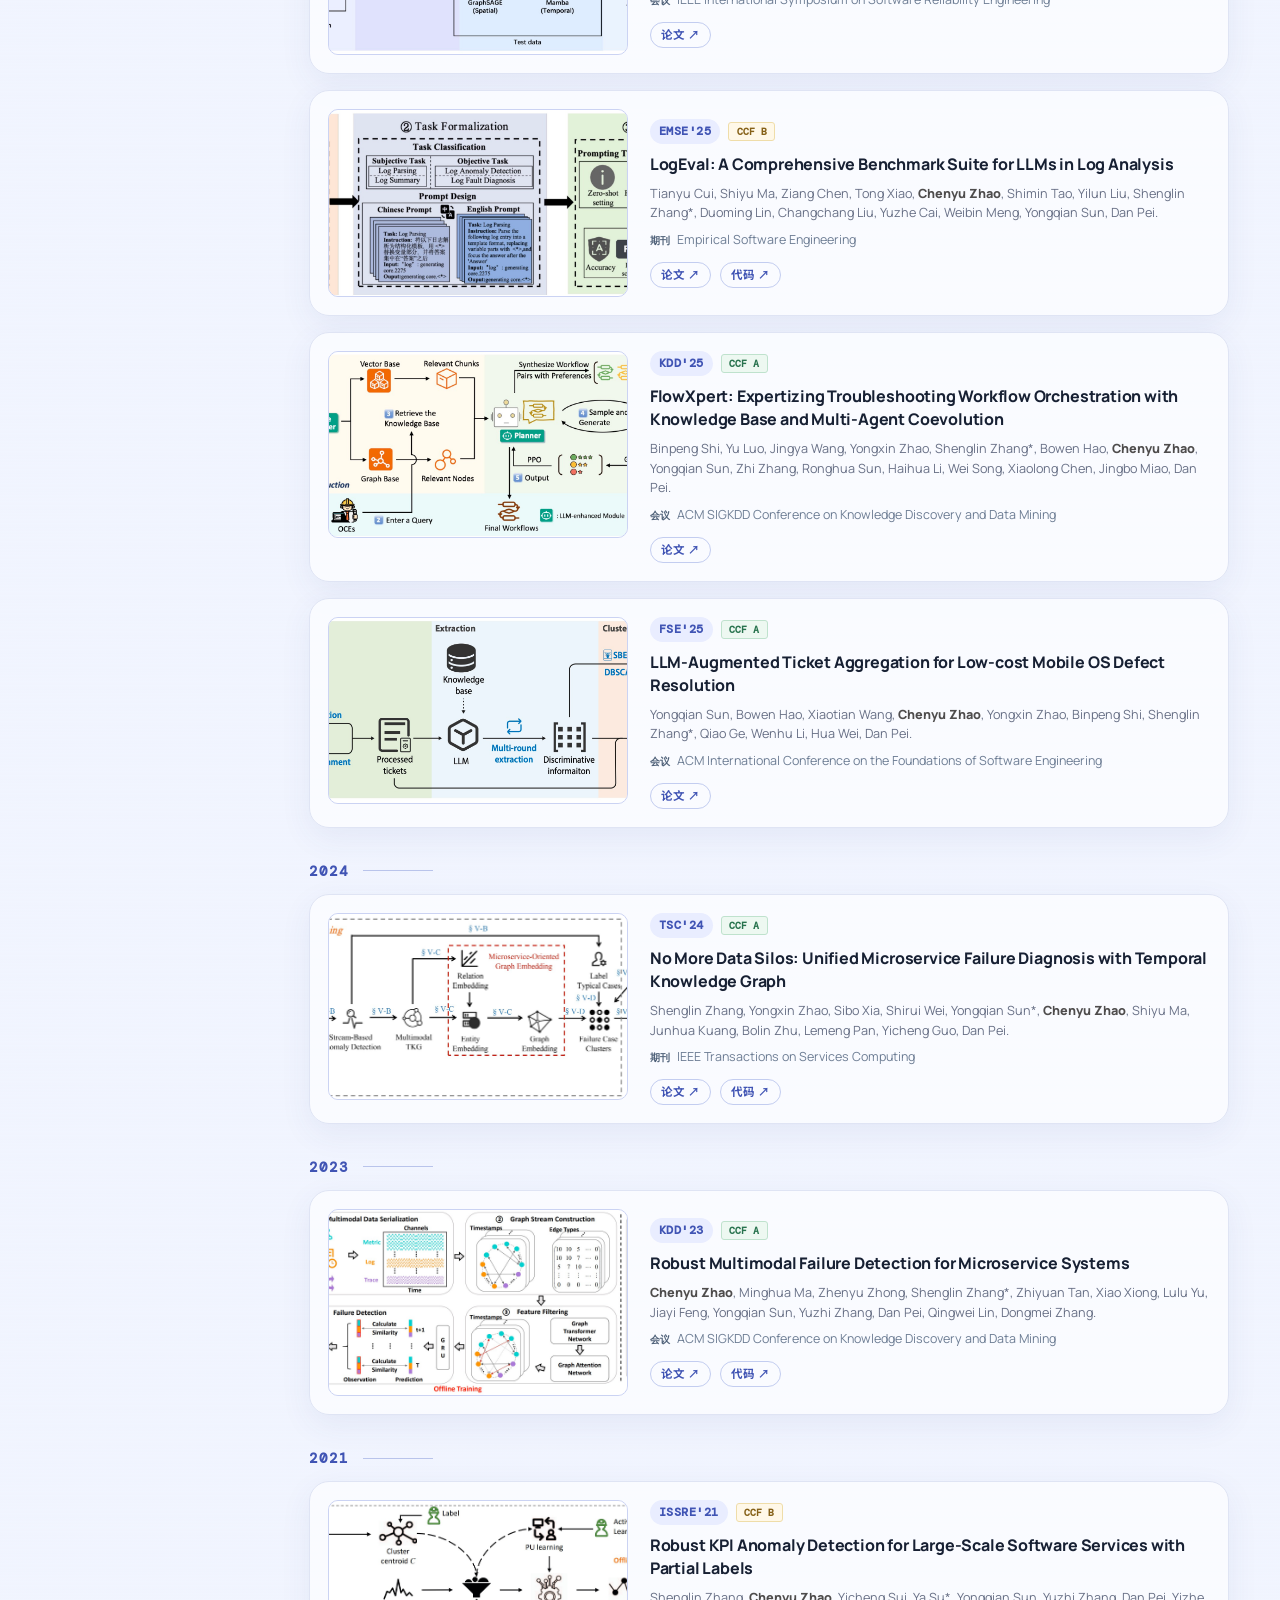
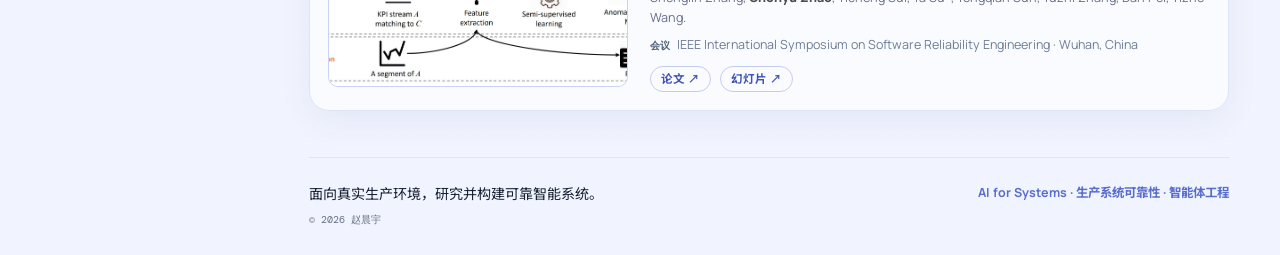
==== commit ee15aa9c: "Restore formal portrait with circular crop" ====
--- a/zh.html
+++ b/zh.html
@@ -30,7 +30,7 @@
     <header class="site-header">
       <div class="header-inner">
         <div class="sidebar-profile">
-          <div class="profile-photo"><img src="assets/profile-portrait.jpg" alt="赵晨宇的个人照片" /></div>
+          <div class="profile-photo"><img src="assets/profile.jpg" alt="赵晨宇的个人照片" /></div>
           <h2>赵晨宇</h2>
           <p class="sidebar-native-name">Chenyu Zhao</p>
           <p class="sidebar-role">面向可靠系统的人工智能</p>
--- a/styles.css
+++ b/styles.css
@@ -107,7 +107,7 @@
 }
 .sidebar-profile { margin-top: 0; text-align: center; }
 .profile-photo { width: 154px; aspect-ratio: 1; margin: 0 auto 18px; overflow: hidden; background: #edf0fb; border: 5px solid rgba(247, 249, 255, .92); border-radius: 50%; box-shadow: 0 10px 28px rgba(54, 72, 148, .14); }
-.profile-photo img { display: block; width: 100%; height: 100%; object-fit: cover; object-position: center 25%; transform: scale(1.35); transform-origin: center 34%; }
+.profile-photo img { display: block; width: 100%; height: 100%; object-fit: cover; object-position: center 26%; transform: scale(1.02); transform-origin: center 35%; }
 .sidebar-profile h2 { margin: 0; font-size: 1.45rem; line-height: 1.2; letter-spacing: -.035em; }
 .sidebar-native-name { margin: 5px 0 0; color: var(--muted); font-size: .82rem; }
 .sidebar-role { margin: 10px 0 0; color: var(--accent-dark); font-size: .85rem; font-weight: 700; }
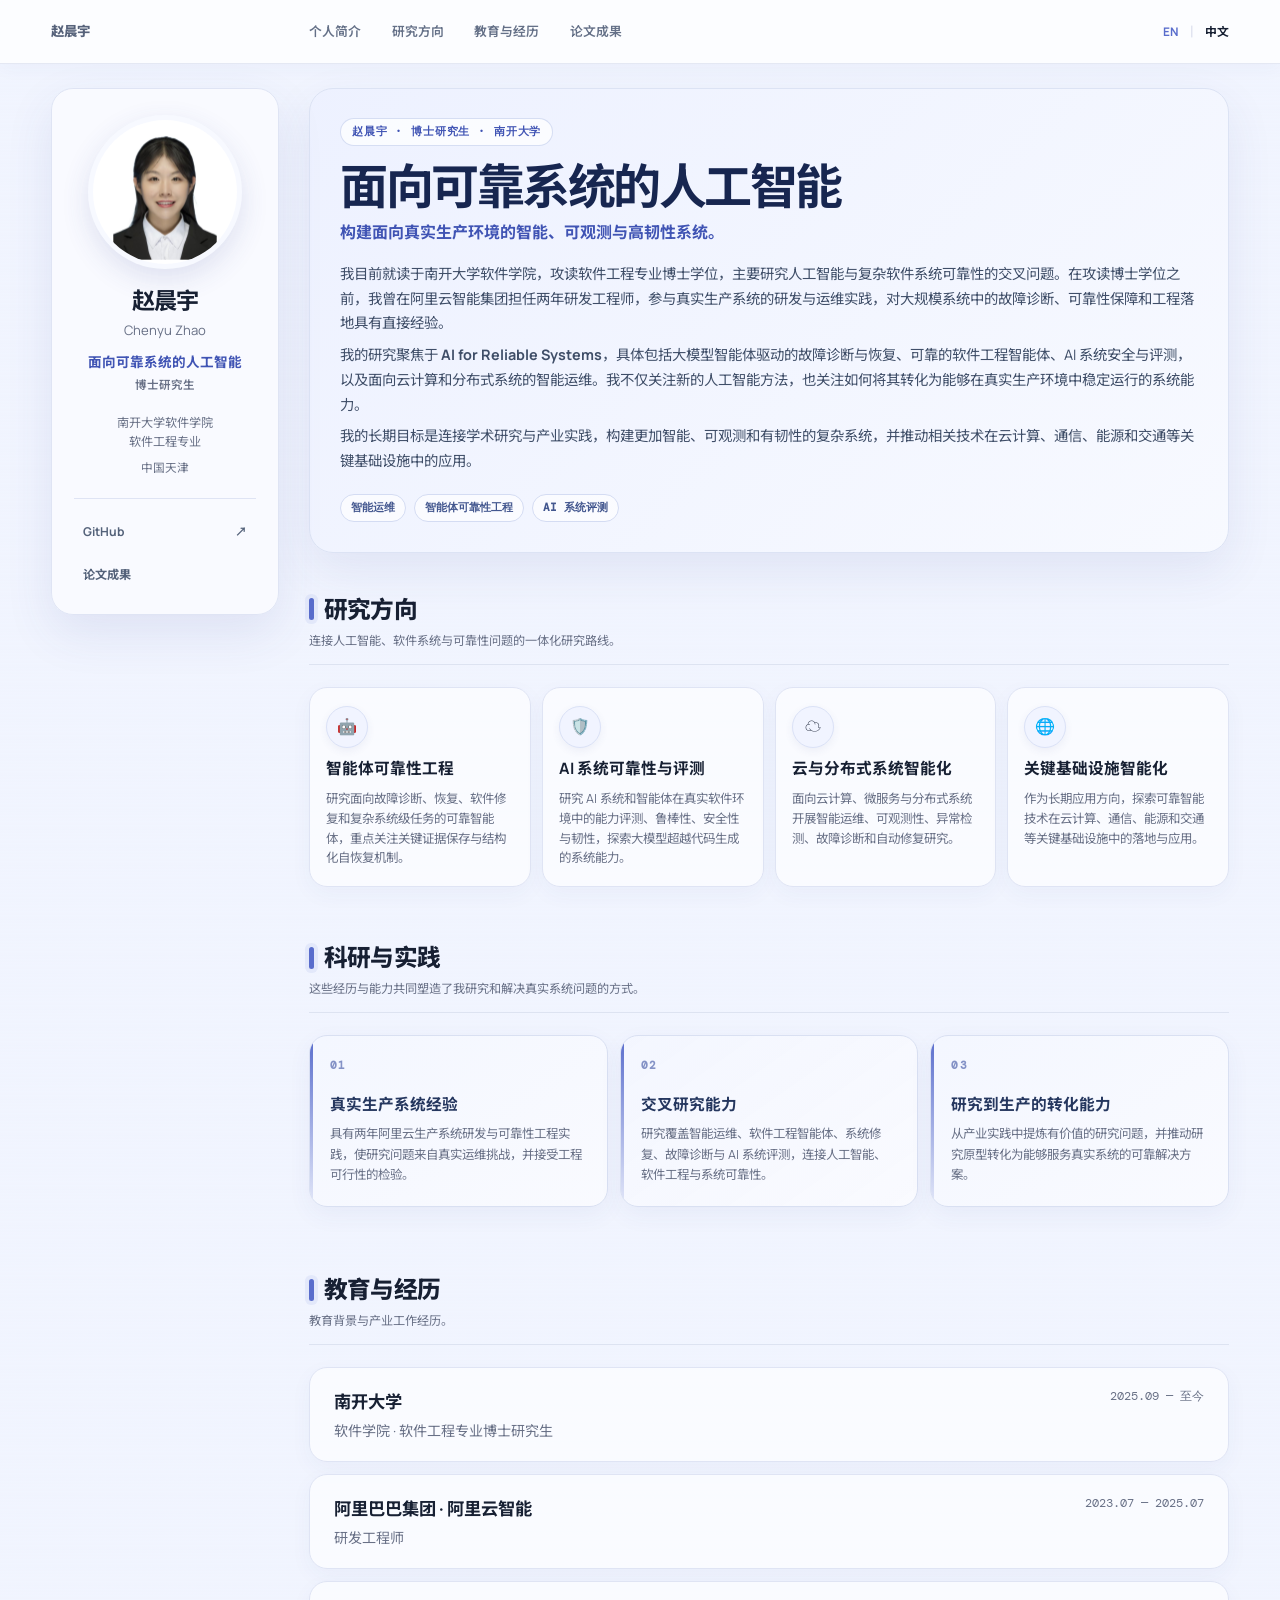
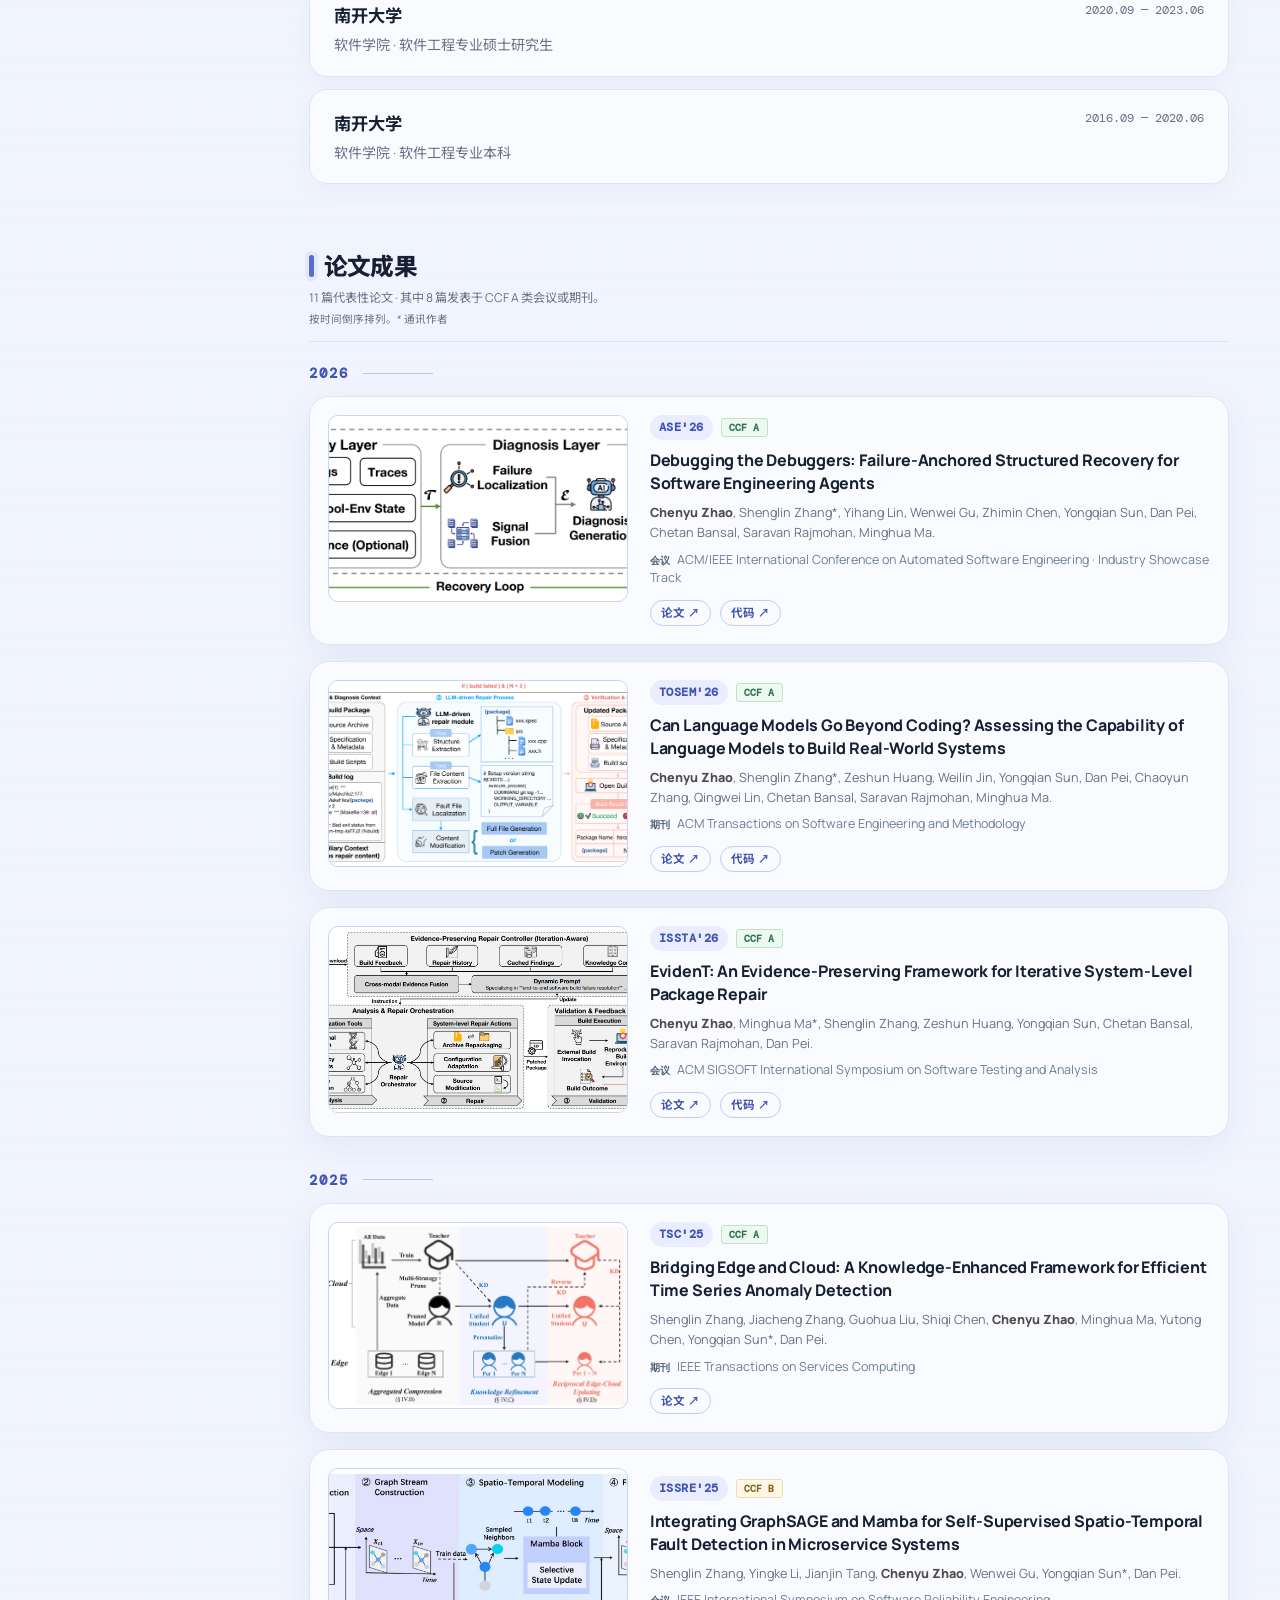
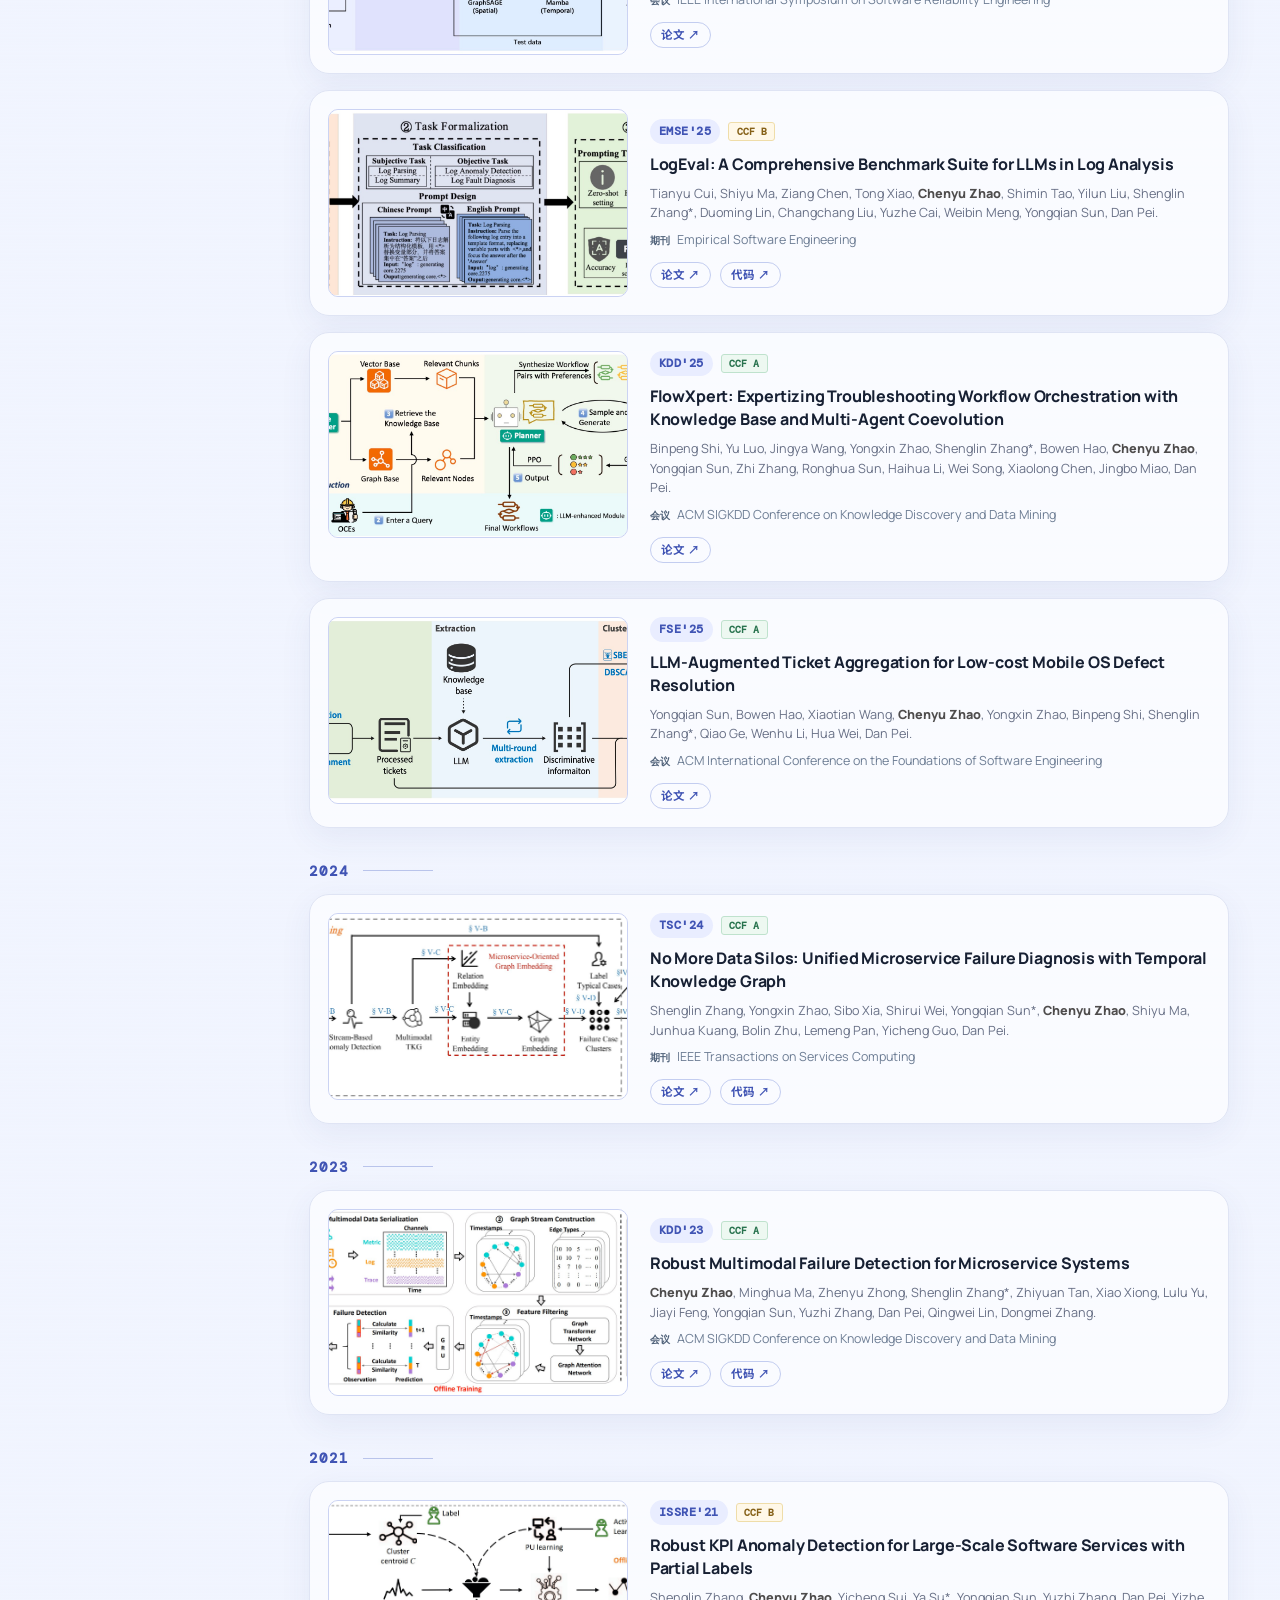
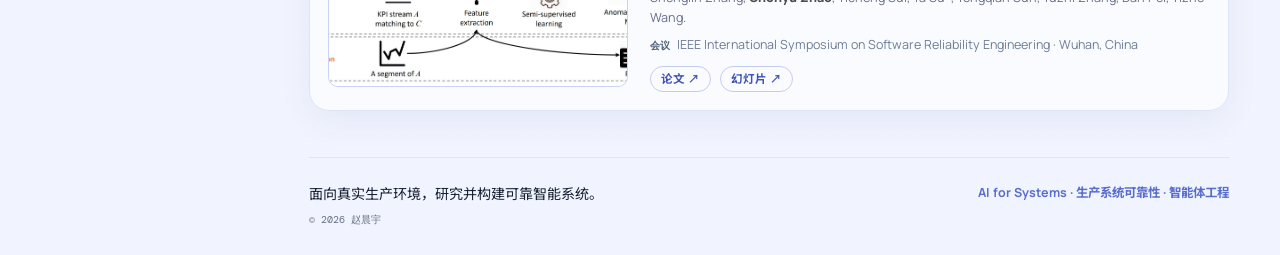
==== commit 0f9b61a6: "Use wider white-background formal portrait" ====
--- a/zh.html
+++ b/zh.html
@@ -30,7 +30,7 @@
     <header class="site-header">
       <div class="header-inner">
         <div class="sidebar-profile">
-          <div class="profile-photo"><img src="assets/profile.jpg" alt="赵晨宇的个人照片" /></div>
+          <div class="profile-photo"><img src="assets/profile-formal-white.jpg" alt="赵晨宇的个人照片" /></div>
           <h2>赵晨宇</h2>
           <p class="sidebar-native-name">Chenyu Zhao</p>
           <p class="sidebar-role">面向可靠系统的人工智能</p>
--- a/styles.css
+++ b/styles.css
@@ -106,8 +106,8 @@
   align-items: stretch;
 }
 .sidebar-profile { margin-top: 0; text-align: center; }
-.profile-photo { width: 154px; aspect-ratio: 1; margin: 0 auto 18px; overflow: hidden; background: #edf0fb; border: 5px solid rgba(247, 249, 255, .92); border-radius: 50%; box-shadow: 0 10px 28px rgba(54, 72, 148, .14); }
-.profile-photo img { display: block; width: 100%; height: 100%; object-fit: cover; object-position: center 26%; transform: scale(1.02); transform-origin: center 35%; }
+.profile-photo { width: 154px; aspect-ratio: 1; margin: 0 auto 18px; overflow: hidden; background: #fff; border: 5px solid rgba(247, 249, 255, .96); border-radius: 50%; box-shadow: 0 10px 28px rgba(54, 72, 148, .14); }
+.profile-photo img { display: block; width: 100%; height: 100%; object-fit: contain; object-position: center; transform: scale(.94); transform-origin: center; }
 .sidebar-profile h2 { margin: 0; font-size: 1.45rem; line-height: 1.2; letter-spacing: -.035em; }
 .sidebar-native-name { margin: 5px 0 0; color: var(--muted); font-size: .82rem; }
 .sidebar-role { margin: 10px 0 0; color: var(--accent-dark); font-size: .85rem; font-weight: 700; }
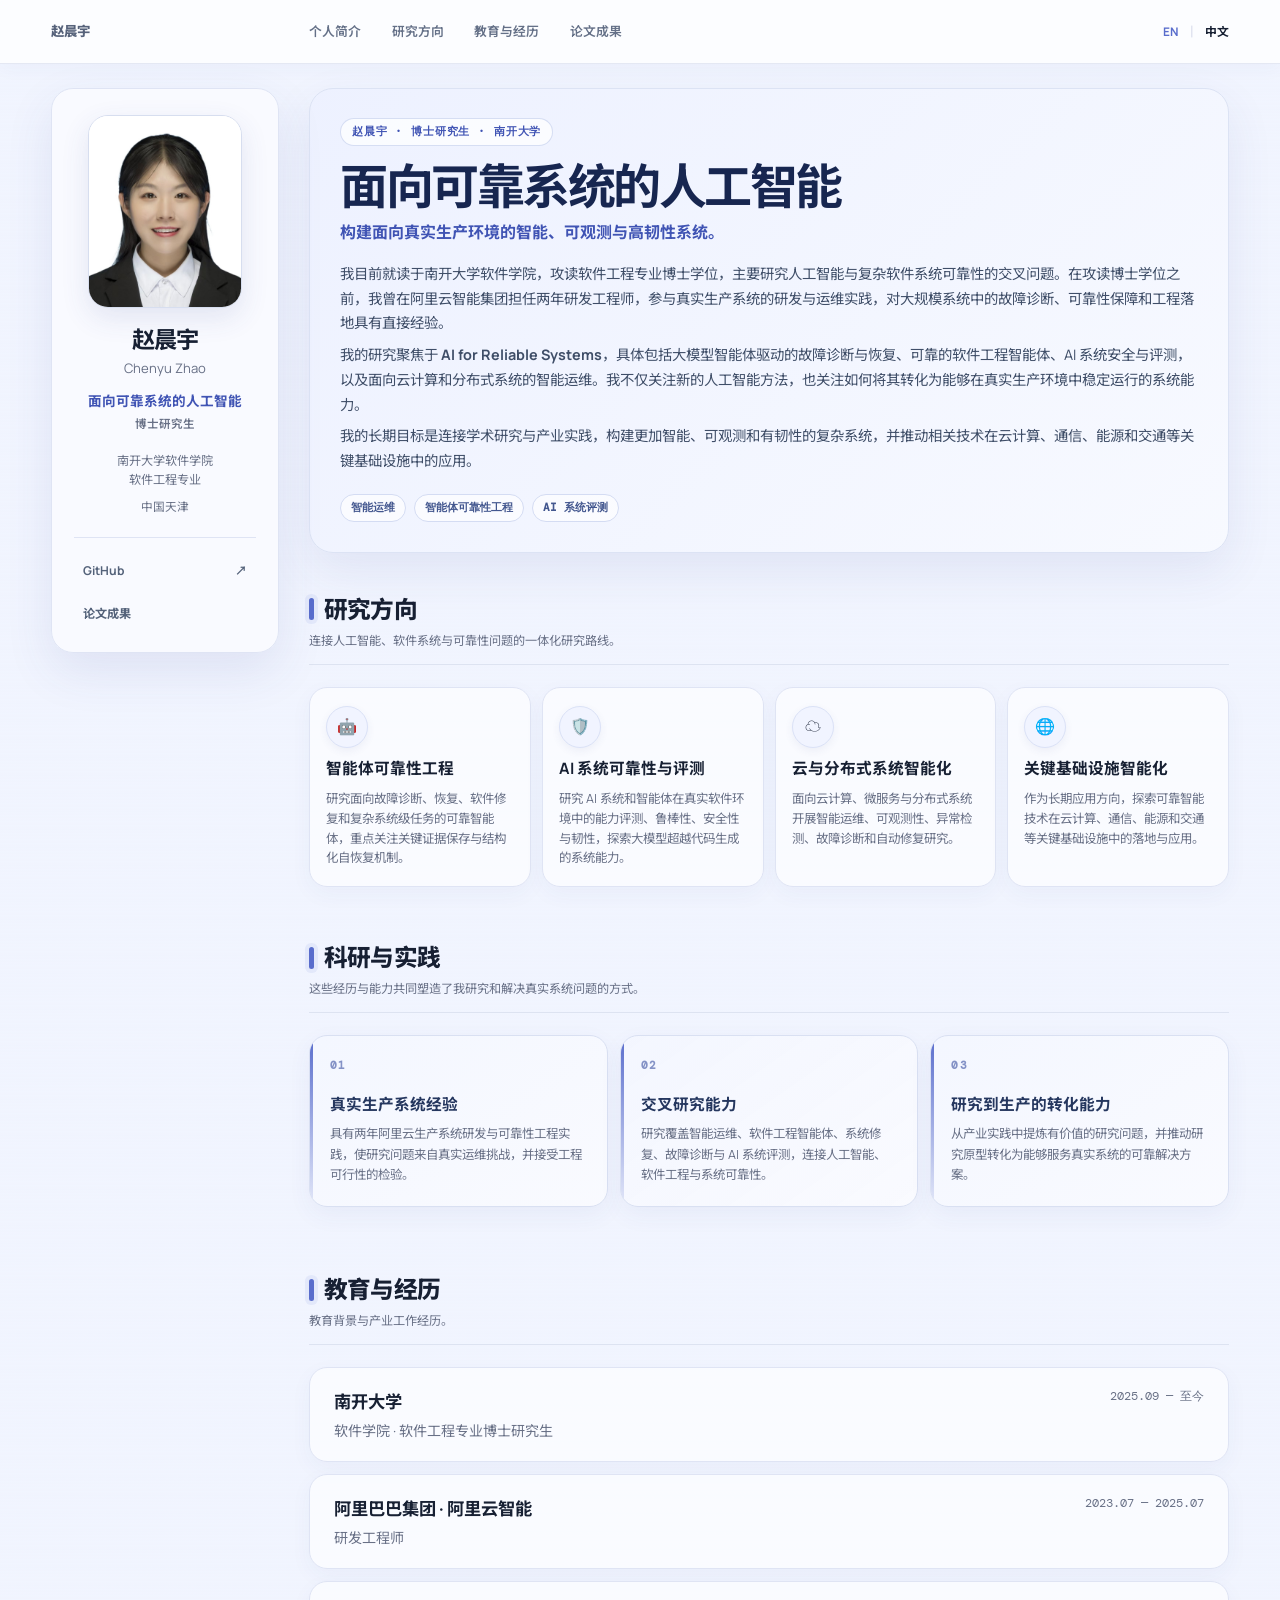
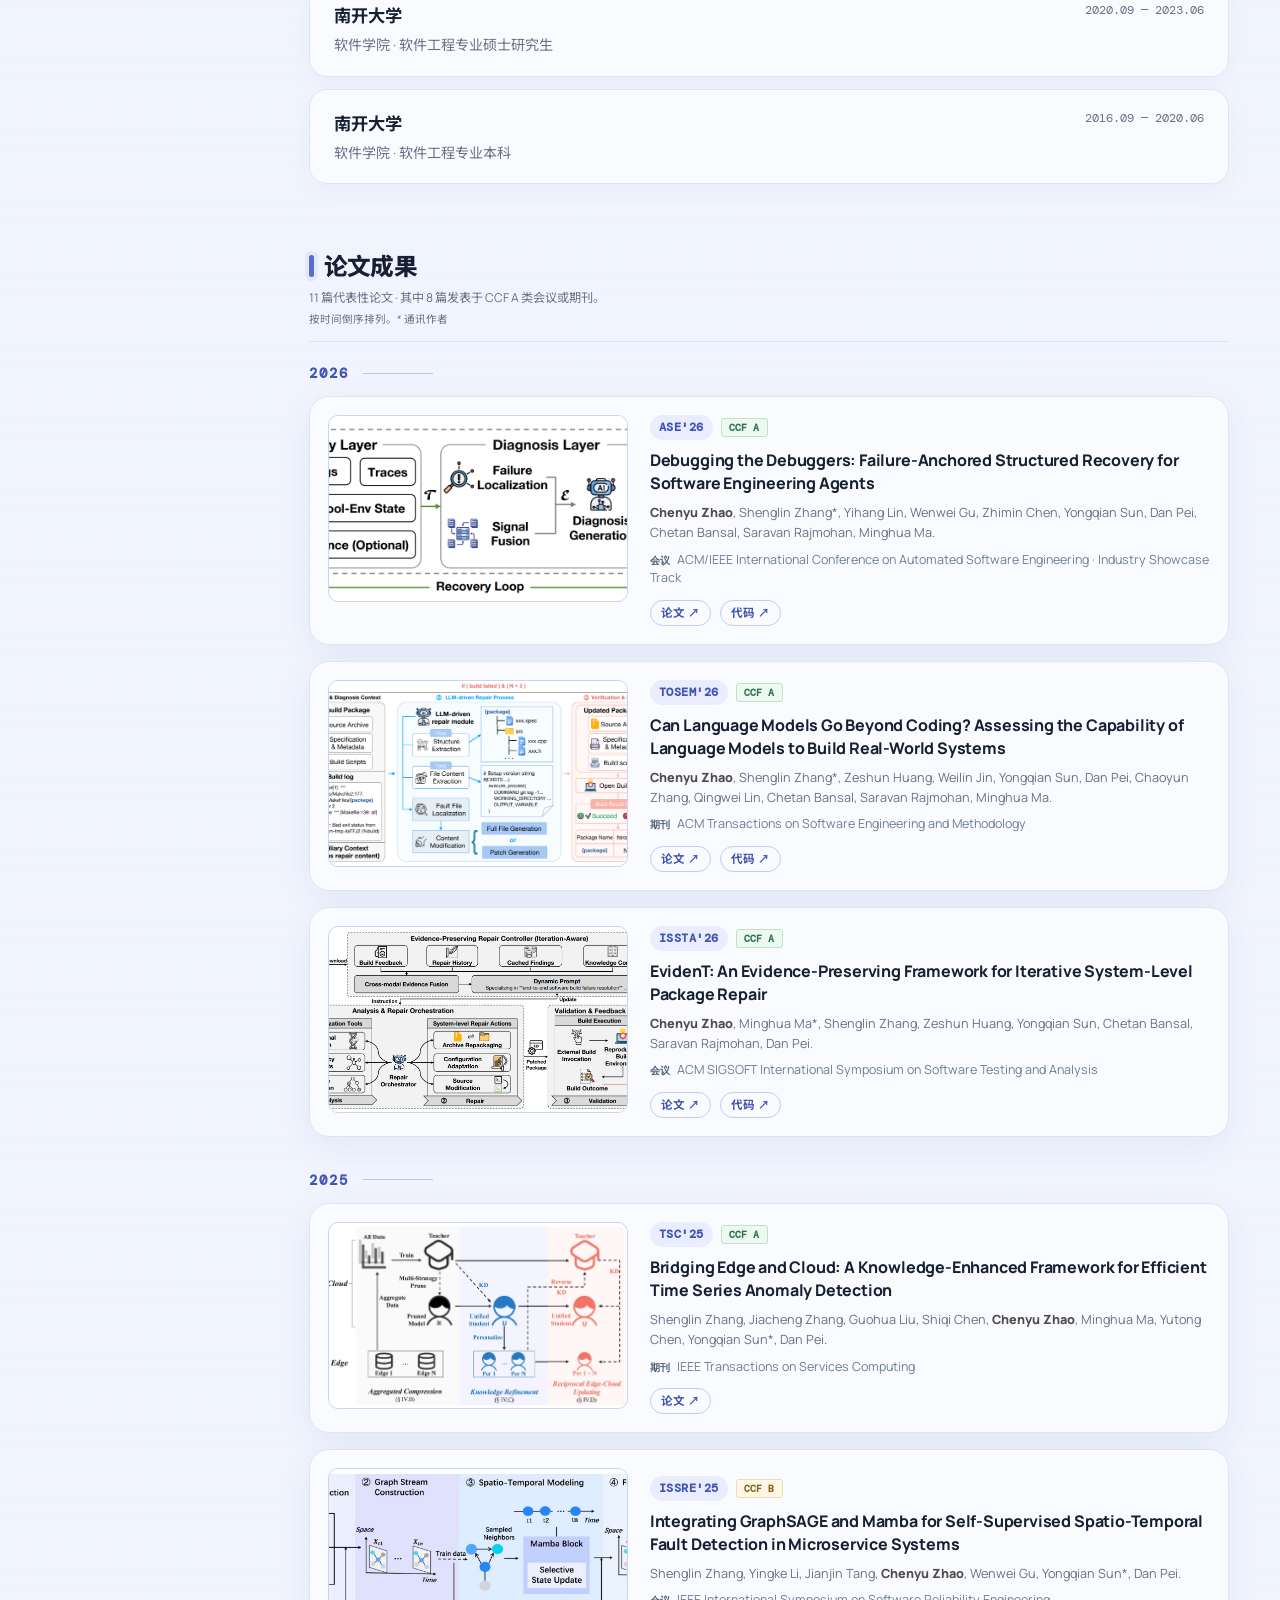
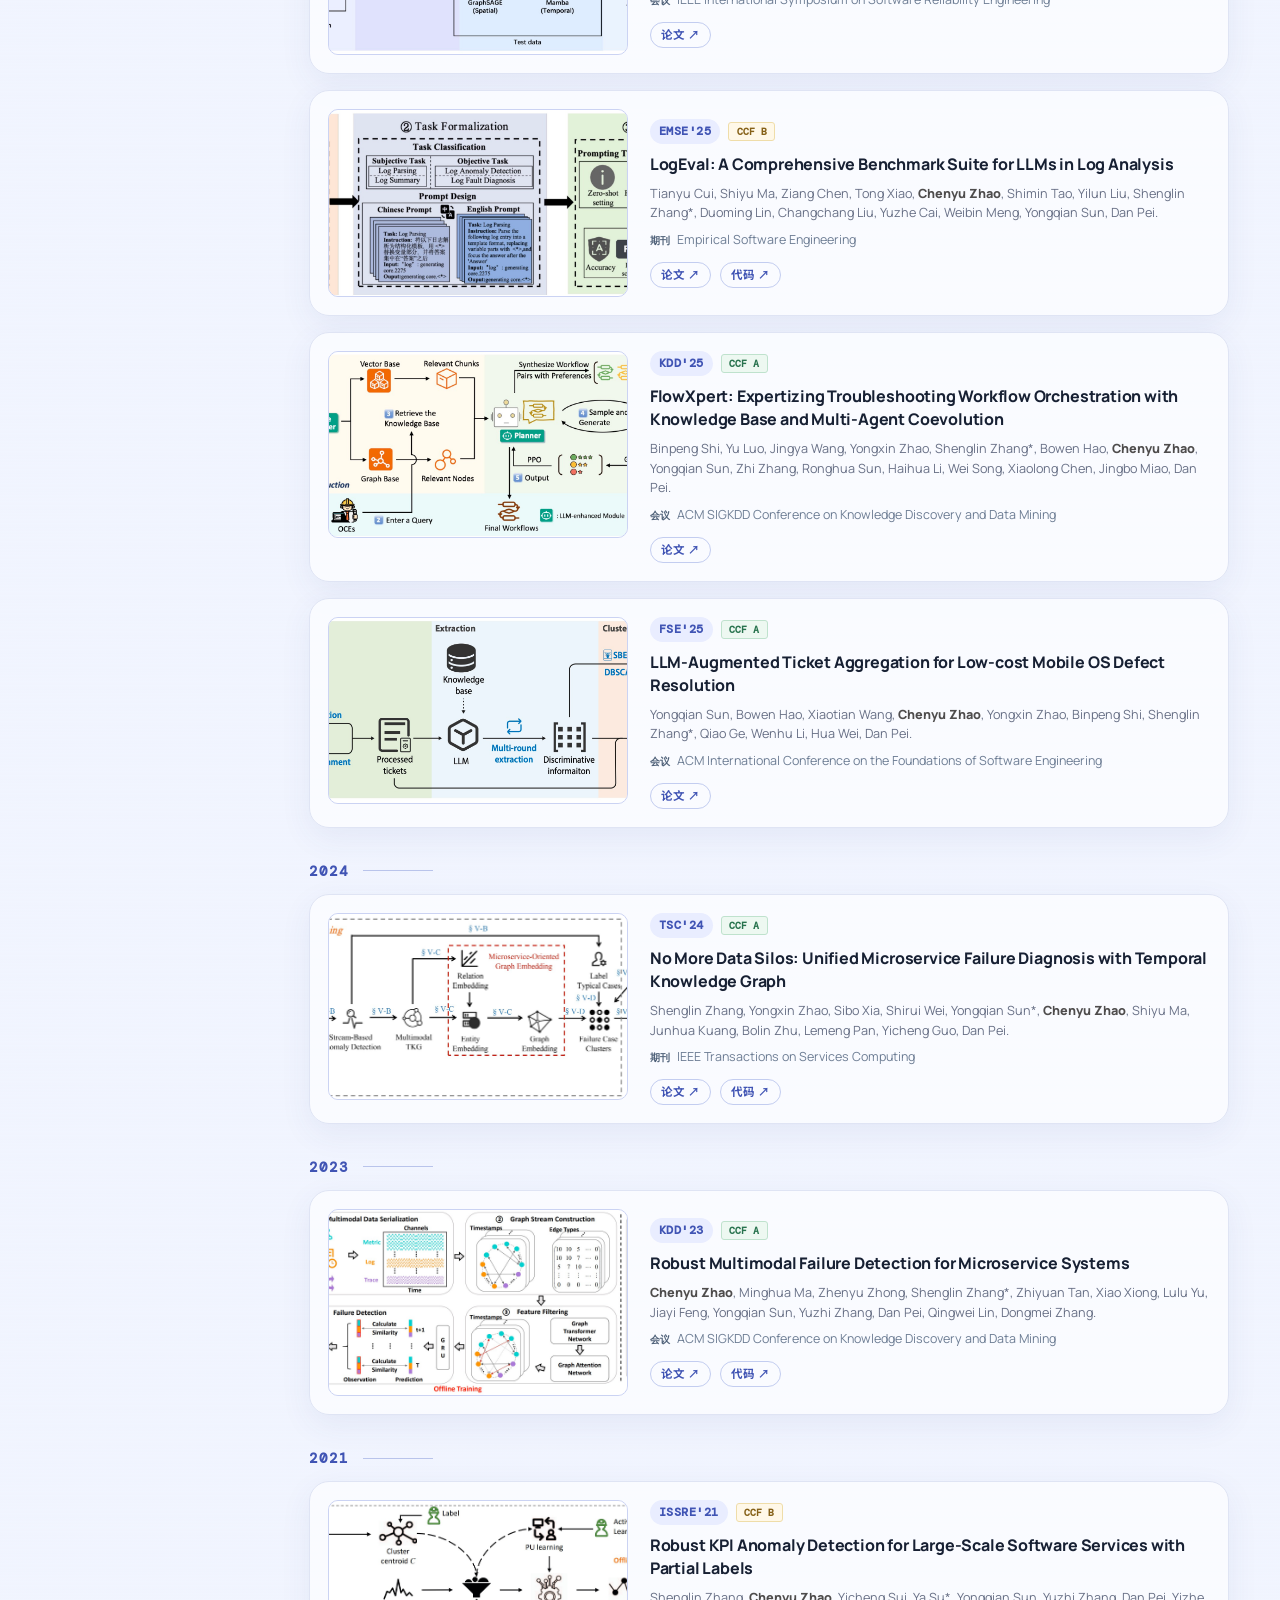
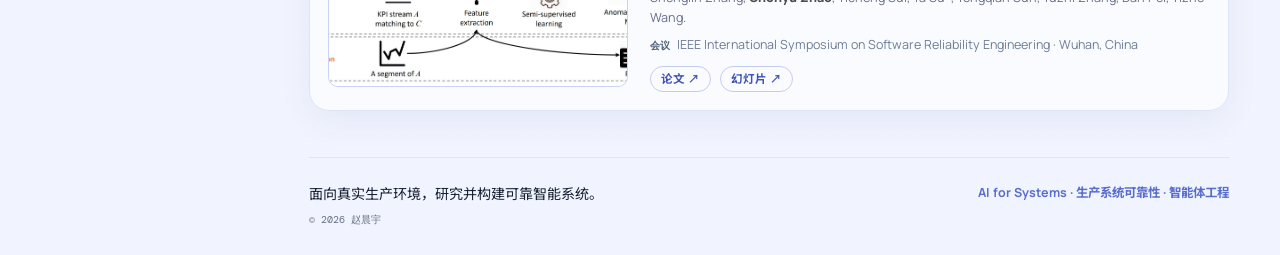
==== commit 9f37512b: "Refresh homepage portrait styles" ====
--- a/zh.html
+++ b/zh.html
@@ -10,7 +10,7 @@
     <link rel="preconnect" href="https://fonts.googleapis.com" />
     <link rel="preconnect" href="https://fonts.gstatic.com" crossorigin />
     <link href="https://fonts.googleapis.com/css2?family=DM+Mono:wght@400;500&amp;family=Manrope:wght@400;500;600;700;800&amp;family=Noto+Sans+SC:wght@400;500;600;700;800&amp;display=swap" rel="stylesheet" />
-    <link rel="stylesheet" href="styles.css" />
+    <link rel="stylesheet" href="styles.css?v=20260720-2" />
   </head>
   <body>
     <div class="topbar">
--- a/styles.css
+++ b/styles.css
@@ -106,8 +106,8 @@
   align-items: stretch;
 }
 .sidebar-profile { margin-top: 0; text-align: center; }
-.profile-photo { width: 154px; aspect-ratio: 1; margin: 0 auto 18px; overflow: hidden; background: #fff; border: 5px solid rgba(247, 249, 255, .96); border-radius: 50%; box-shadow: 0 10px 28px rgba(54, 72, 148, .14); }
-.profile-photo img { display: block; width: 100%; height: 100%; object-fit: contain; object-position: center; transform: scale(.94); transform-origin: center; }
+.profile-photo { width: 154px; aspect-ratio: 4 / 5; margin: 0 auto 18px; overflow: hidden; background: #fff; border: 1px solid #d7deef; border-radius: 20px; box-shadow: 0 10px 28px rgba(54, 72, 148, .12); }
+.profile-photo img { display: block; width: 100%; height: 100%; object-fit: cover; object-position: center top; }
 .sidebar-profile h2 { margin: 0; font-size: 1.45rem; line-height: 1.2; letter-spacing: -.035em; }
 .sidebar-native-name { margin: 5px 0 0; color: var(--muted); font-size: .82rem; }
 .sidebar-role { margin: 10px 0 0; color: var(--accent-dark); font-size: .85rem; font-weight: 700; }
@@ -380,7 +380,7 @@
   .site-header { position: static; width: 100%; height: auto; overflow: visible; border: 0; border-bottom: 1px solid var(--line); border-radius: 0; box-shadow: none; }
   .header-inner { min-height: auto; padding: 18px 24px 15px; display: grid; grid-template-columns: 92px 1fr max-content; gap: 12px 18px; }
   .sidebar-profile { grid-column: 1 / 3; display: grid; grid-template-columns: 92px 1fr; grid-template-rows: repeat(6, auto); column-gap: 18px; margin-top: 3px; text-align: left; align-items: start; }
-  .profile-photo { grid-column: 1; grid-row: 1 / 7; width: 92px; margin: 0; border-width: 4px; }
+  .profile-photo { grid-column: 1; grid-row: 1 / 7; width: 92px; margin: 0; border-width: 1px; border-radius: 14px; }
   .sidebar-profile h2 { grid-column: 2; margin-top: 1px; font-size: 1.18rem; }
   .sidebar-native-name, .sidebar-role, .sidebar-position, .sidebar-affiliation, .sidebar-location { grid-column: 2; }
   .sidebar-native-name { margin-top: 2px; font-size: .72rem; }
@@ -422,7 +422,7 @@
   .topbar-lang { font-size: .65rem; }
   .header-inner { grid-template-columns: 76px 1fr max-content; padding-right: 18px; padding-left: 18px; }
   .sidebar-profile { grid-template-columns: 76px 1fr; column-gap: 14px; }
-  .profile-photo { width: 76px; }
+  .profile-photo { width: 76px; border-radius: 12px; }
   .timeline article { grid-template-columns: 1fr; gap: 7px; padding: 16px 17px; }
   .timeline time { grid-column: 1; grid-row: 1; }
   .timeline article > div { grid-column: 1; grid-row: 2; }
